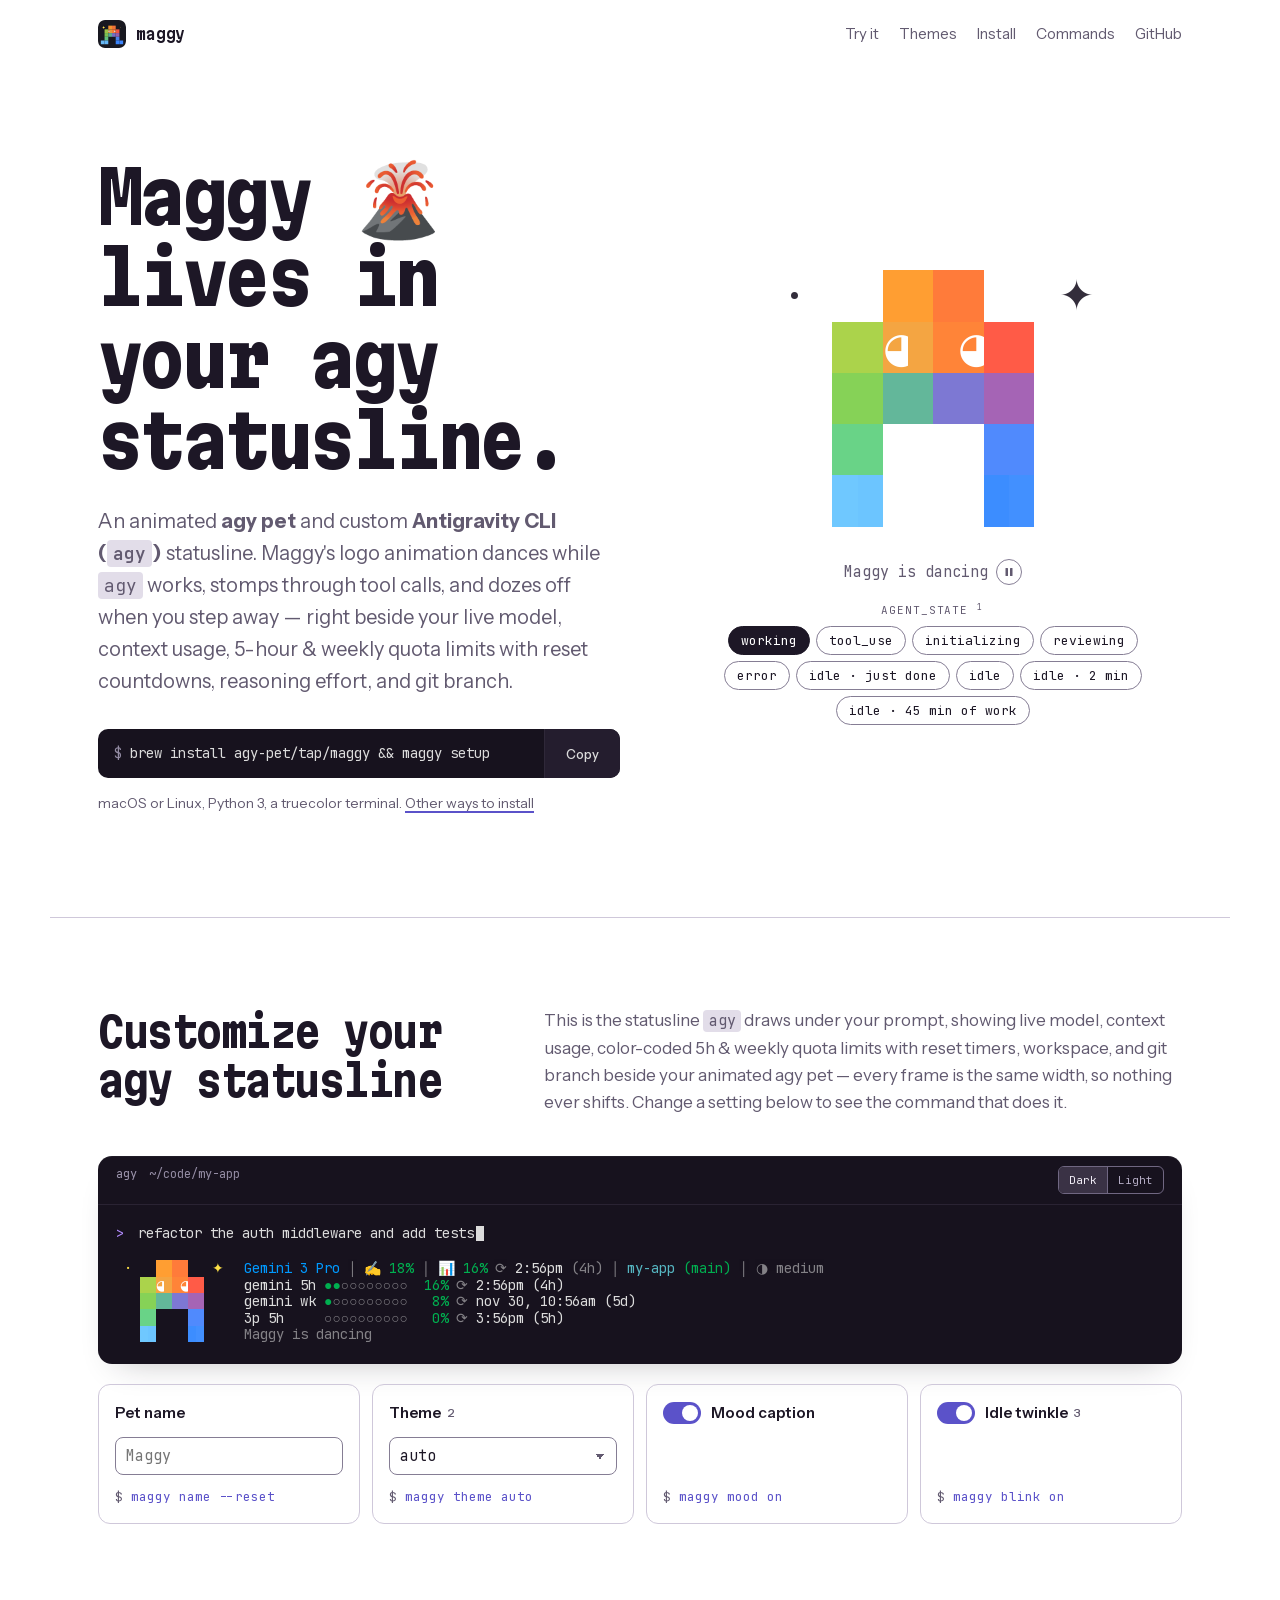
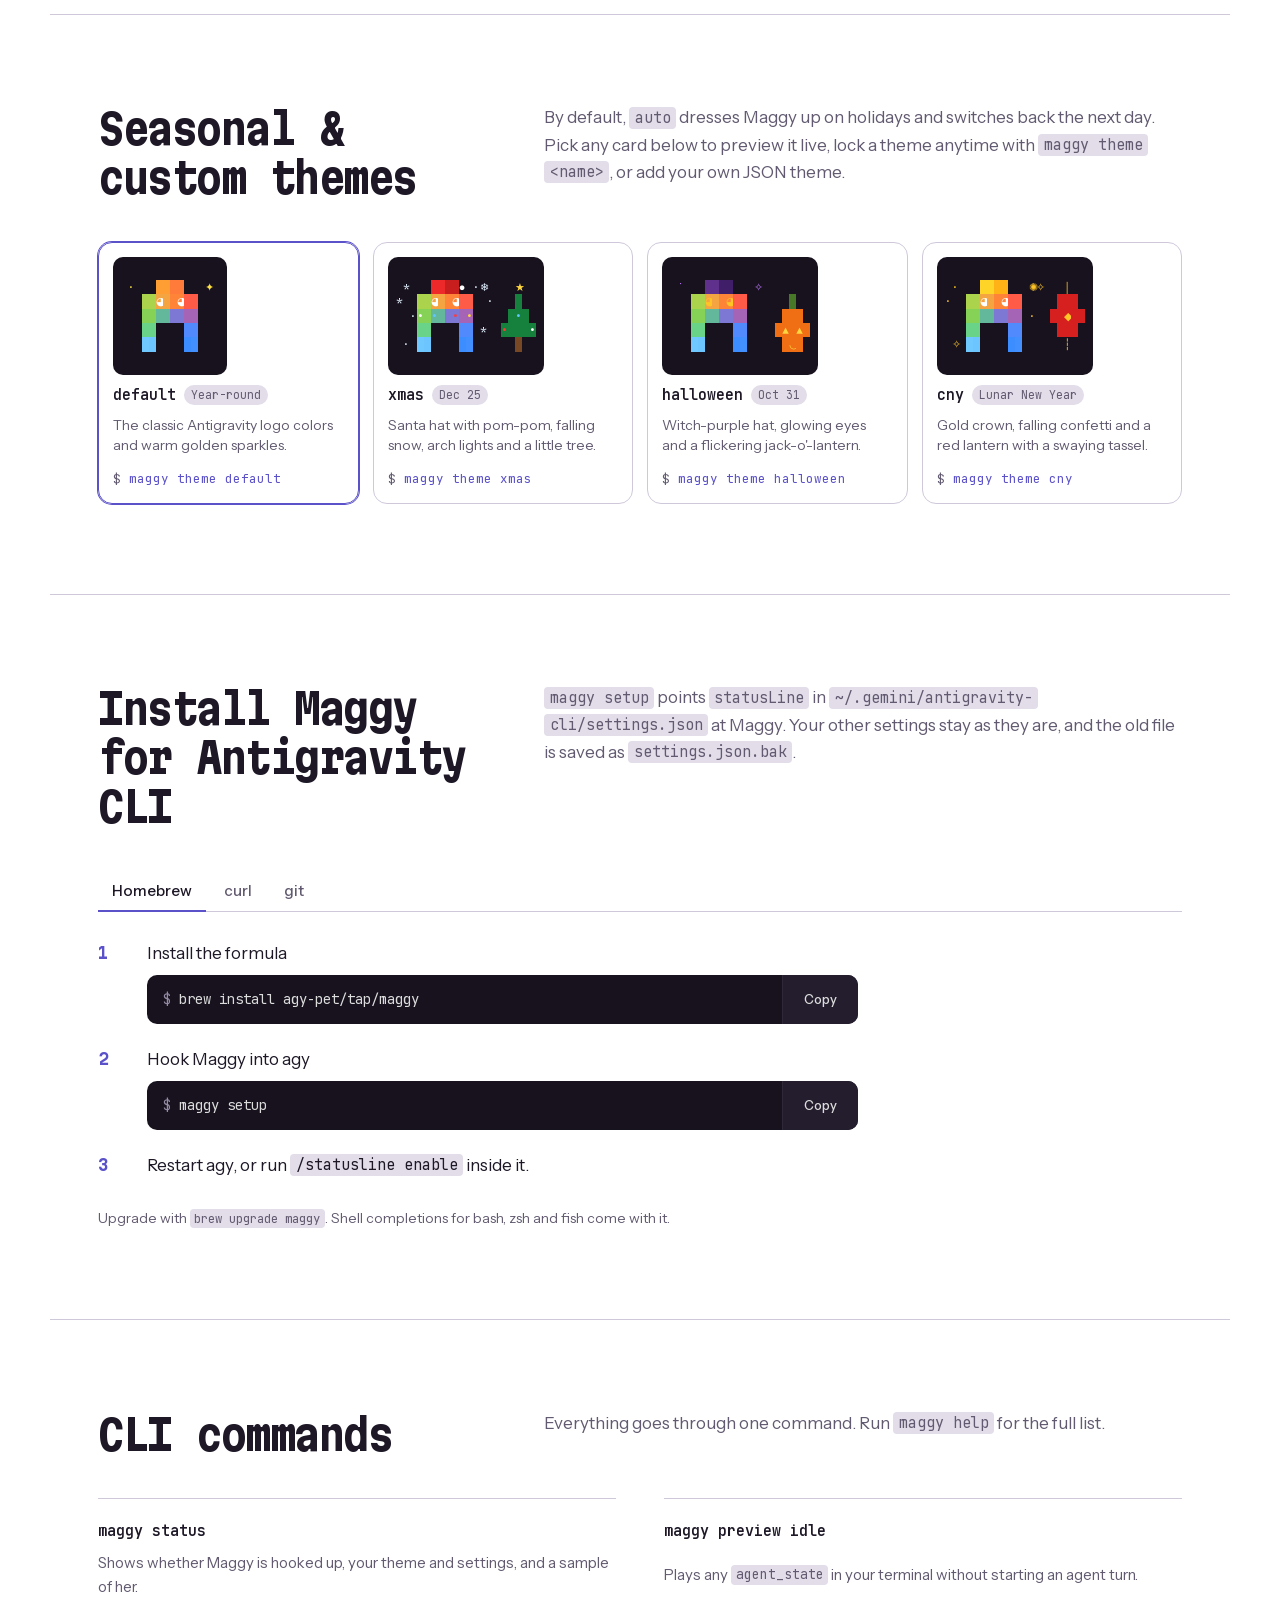
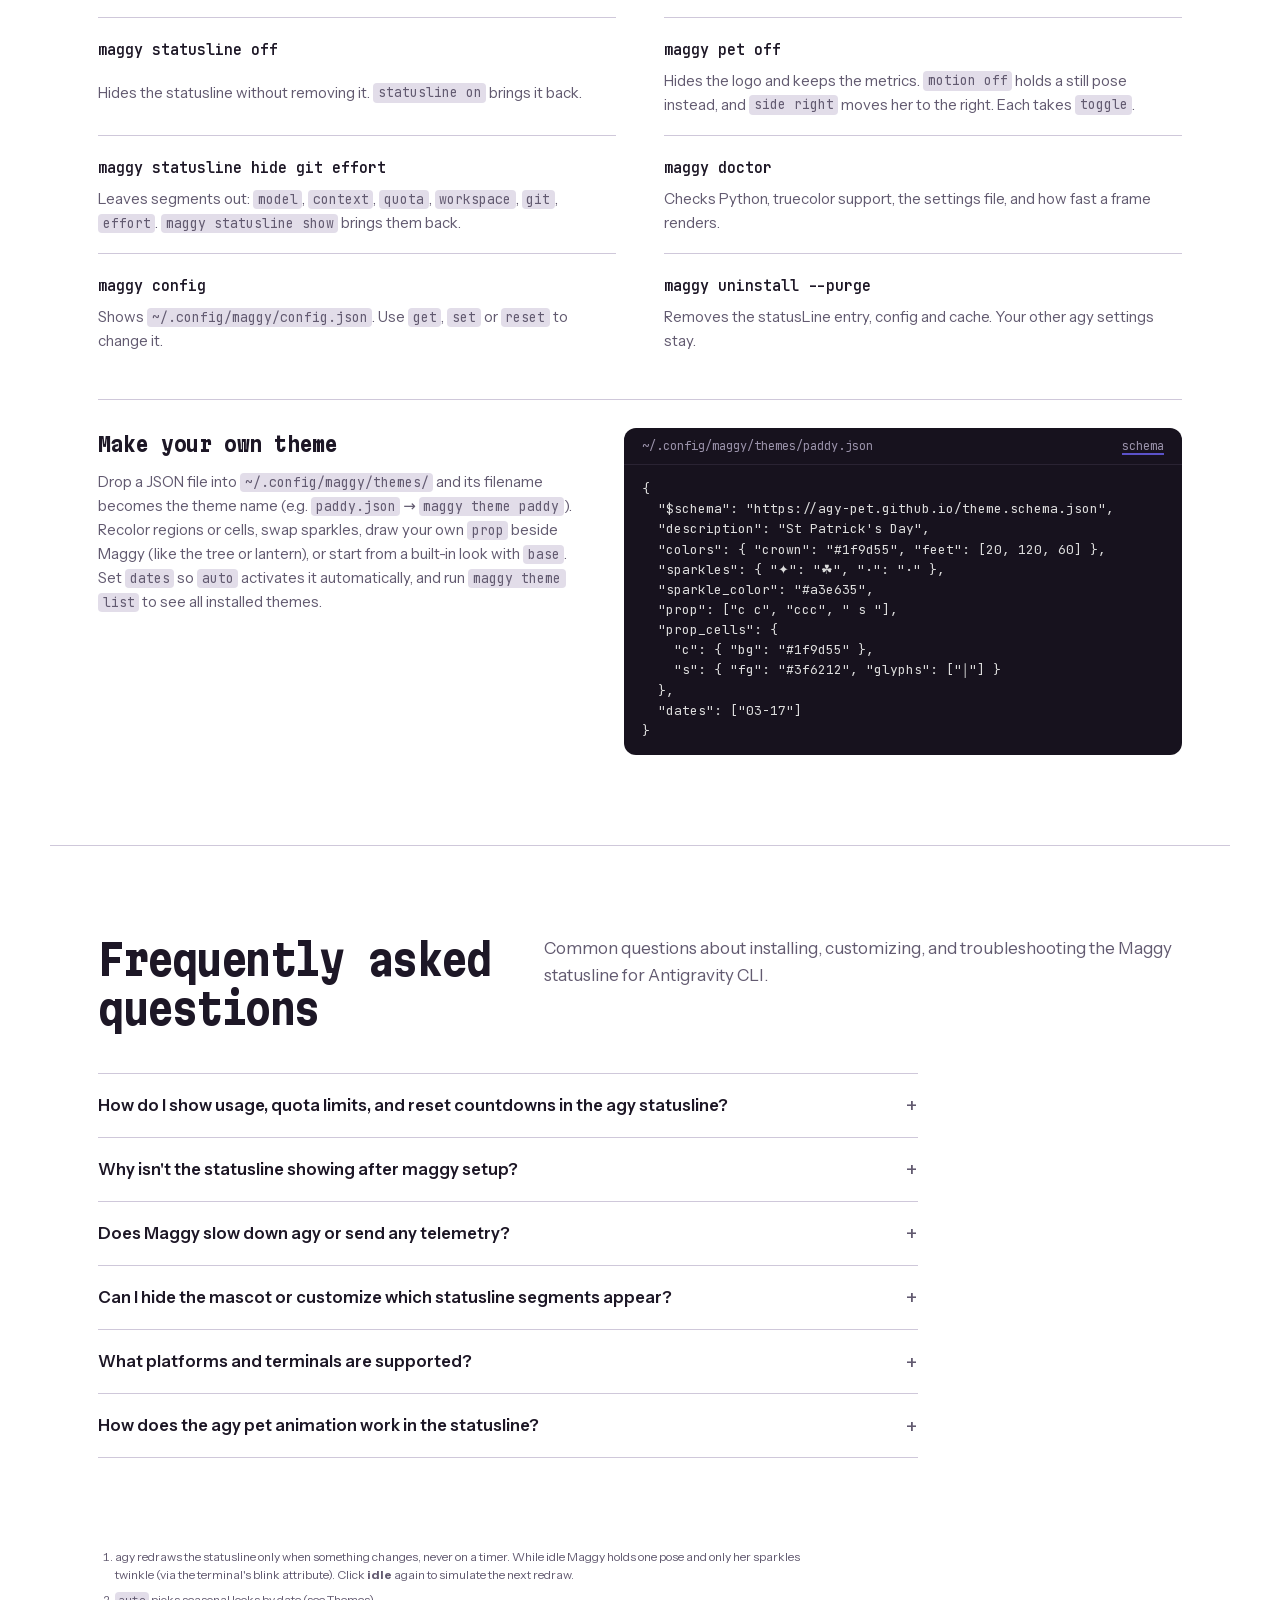
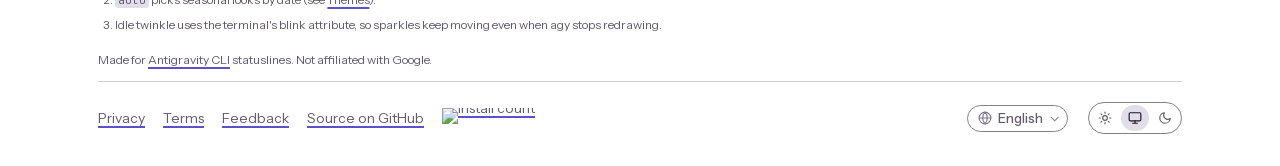
==== index.html @ 8cfe90ca "deploy: agy-pet/maggy@bf13119" ====
<!doctype html>
<html lang="en">
<head>
  <meta charset="utf-8">
  <meta name="viewport" content="width=device-width, initial-scale=1">
  <title>Maggy — agy Pet, Animation &amp; Statusline (Usage, Limits &amp; Reset)</title>
  <meta name="description" content="Animated agy pet &amp; custom Antigravity CLI statusline showing context usage, 5h &amp; weekly quota limits, reset countdowns, live model, effort, and git branch.">
  <meta name="robots" content="index, follow">
  <meta name="color-scheme" content="light dark">
  <meta name="theme-color" content="#ffffff" media="(prefers-color-scheme: light)">
  <meta name="theme-color" content="#141019" media="(prefers-color-scheme: dark)">
  <link rel="canonical" href="https://agy-pet.github.io/">
  <link rel="alternate" hreflang="x-default" href="https://agy-pet.github.io/">
  <link rel="alternate" hreflang="en" href="https://agy-pet.github.io/">
  <link rel="alternate" hreflang="zh-CN" href="https://agy-pet.github.io/zh-cn/">
  <link rel="alternate" hreflang="zh-TW" href="https://agy-pet.github.io/zh-tw/">
  <link rel="alternate" hreflang="ja" href="https://agy-pet.github.io/ja/">
  <link rel="alternate" hreflang="ko" href="https://agy-pet.github.io/ko/">
  <link rel="alternate" hreflang="es" href="https://agy-pet.github.io/es/">
  <link rel="alternate" hreflang="fr" href="https://agy-pet.github.io/fr/">
  <link rel="alternate" hreflang="de" href="https://agy-pet.github.io/de/">
  <link rel="alternate" hreflang="pt" href="https://agy-pet.github.io/pt/">
  <link rel="alternate" type="text/markdown" title="Maggy docs (Markdown)" href="https://agy-pet.github.io/index.md">
  <link rel="alternate" type="text/plain" title="llms.txt" href="https://agy-pet.github.io/llms.txt">
  <meta property="og:type" content="website">
  <meta property="og:site_name" content="Maggy">
  <meta property="og:locale" content="en_US">
  <meta property="og:locale:alternate" content="zh_CN">
  <meta property="og:locale:alternate" content="zh_TW">
  <meta property="og:locale:alternate" content="ja_JP">
  <meta property="og:locale:alternate" content="ko_KR">
  <meta property="og:locale:alternate" content="es_ES">
  <meta property="og:locale:alternate" content="fr_FR">
  <meta property="og:locale:alternate" content="de_DE">
  <meta property="og:locale:alternate" content="pt_BR">
  <meta property="og:url" content="https://agy-pet.github.io/">
  <meta property="og:title" content="Maggy — agy Pet, Animation &amp; Statusline (Usage, Limits &amp; Reset)">
  <meta property="og:description" content="Animated agy pet &amp; custom Antigravity CLI statusline — dancing logo animation beside context usage, 5h &amp; weekly quota limits, reset countdowns, and git branch.">
  <meta property="og:image" content="https://agy-pet.github.io/social-preview.png">
  <meta property="og:image:type" content="image/png">
  <meta property="og:image:width" content="1280">
  <meta property="og:image:height" content="640">
  <meta property="og:image:alt" content="Maggy, an animated agy pet and Antigravity CLI statusline showing usage, quota limits, and reset countdowns">
  <meta name="twitter:card" content="summary_large_image">
  <meta name="twitter:title" content="Maggy — agy Pet, Animation &amp; Statusline (Usage, Limits &amp; Reset)">
  <meta name="twitter:description" content="Animated agy pet &amp; custom Antigravity CLI statusline showing context usage, 5h &amp; weekly quota limits, reset countdowns, live model, effort, and git branch.">
  <meta name="twitter:image" content="https://agy-pet.github.io/social-preview.png">
  <meta name="twitter:image:alt" content="Maggy, an animated agy pet and Antigravity CLI statusline showing usage, quota limits, and reset countdowns">
  <link rel="icon" href="favicon.ico" sizes="48x48">
  <link rel="icon" type="image/svg+xml" href="favicon.svg">
  <link rel="apple-touch-icon" sizes="512x512" href="apple-touch-icon.png">
  <script type="application/ld+json">
  {
    "@context": "https://schema.org",
    "@graph": [
      {
        "@type": "WebSite",
        "name": "Maggy",
        "url": "https://agy-pet.github.io/",
        "inLanguage": "en"
      },
      {
        "@type": "SoftwareApplication",
        "name": "Maggy",
        "alternateName": [
          "maggy",
          "agy-pet",
          "agy statusline"
        ],
        "description": "Animated agy pet and custom statusline for Antigravity CLI (agy), pairing a dancing Antigravity logo animation with live model, context window usage %, 5-hour and weekly quota limits, reset countdowns, workspace, git branch, and reasoning effort.",
        "url": "https://agy-pet.github.io/",
        "inLanguage": "en",
        "image": "https://agy-pet.github.io/social-preview.png",
        "screenshot": "https://agy-pet.github.io/social-preview.png",
        "applicationCategory": "DeveloperApplication",
        "operatingSystem": "macOS, Linux",
        "softwareVersion": "0.8.5",
        "author": {
          "@type": "Organization",
          "name": "agy-pet",
          "url": "https://github.com/agy-pet"
        },
        "codeRepository": "https://github.com/agy-pet/maggy",
        "downloadUrl": "https://github.com/agy-pet/maggy/releases",
        "installUrl": "https://agy-pet.github.io/#install",
        "softwareHelp": "https://agy-pet.github.io/llms-full.txt",
        "softwareRequirements": "Antigravity CLI (agy), Python 3, truecolor terminal",
        "isAccessibleForFree": true,
        "license": "https://opensource.org/licenses/MIT",
        "keywords": "Antigravity CLI, agy, agy statusline, agy pet, agy animation, terminal pet, CLI mascot, quota usage, rate limit, quota limit, reset countdown, reset timer, context window, Homebrew",
        "featureList": [
          "Live agy statusline showing context window usage %, 5-hour and weekly quota limits, and reset countdowns",
          "State-aware agy pet animations for working, tool_use, initializing, reviewing, idle, sleep, stretch, and error",
          "Color-coded quota usage bars with cached reset timers across statusline refreshes",
          "Seasonal auto themes (Christmas, Halloween, Lunar New Year) and custom JSON themes",
          "Zero telemetry, Python 3 standard library only, macOS and Linux support"
        ],
        "offers": {
          "@type": "Offer",
          "price": "0",
          "priceCurrency": "USD"
        }
      },
      {
        "@type": "FAQPage",
        "inLanguage": "en",
        "mainEntity": [
          {
            "@type": "Question",
            "name": "How do I show usage, quota limits, and reset countdowns in the agy statusline?",
            "acceptedAnswer": {
              "@type": "Answer",
              "text": "Install Maggy with brew install agy-pet/tap/maggy && maggy setup and restart agy or run /statusline enable. Maggy hooks into statusLine in ~/.gemini/antigravity-cli/settings.json and displays your live model, context window usage %, color-coded 5-hour and weekly quota limit bars with reset times and countdowns (cached across refreshes), workspace, git branch, and reasoning effort."
            }
          },
          {
            "@type": "Question",
            "name": "Why isn't the statusline showing after maggy setup?",
            "acceptedAnswer": {
              "@type": "Answer",
              "text": "Restart agy or run /statusline enable inside an active session. If it still doesn't appear, run maggy doctor to verify Python 3, truecolor terminal support, and the statusLine entry in ~/.gemini/antigravity-cli/settings.json."
            }
          },
          {
            "@type": "Question",
            "name": "Does Maggy slow down agy or send any telemetry?",
            "acceptedAnswer": {
              "@type": "Answer",
              "text": "No. The maggy CLI runs 100% locally using only the Python 3 standard library and sends zero telemetry. agy only invokes it when state changes (never on a background timer), and you can check render speed anytime with maggy doctor."
            }
          },
          {
            "@type": "Question",
            "name": "Can I hide the mascot or customize which statusline segments appear?",
            "acceptedAnswer": {
              "@type": "Answer",
              "text": "Yes. Run maggy pet off to keep only the metrics, maggy motion off for a still pose, or maggy side right to move Maggy to the right. Hide individual segments with maggy statusline hide (model, context, quota, workspace, git, effort) and restore them with maggy statusline show."
            }
          },
          {
            "@type": "Question",
            "name": "What platforms and terminals are supported?",
            "acceptedAnswer": {
              "@type": "Answer",
              "text": "Maggy works on macOS and Linux (including WSL) in any truecolor (24-bit) terminal such as Ghostty, Kitty, iTerm2, WezTerm, Alacritty, Warp, or VS Code's integrated terminal, and requires Python 3."
            }
          },
          {
            "@type": "Question",
            "name": "How does the agy pet animation work in the statusline?",
            "acceptedAnswer": {
              "@type": "Answer",
              "text": "Maggy renders the Antigravity logo with expressive eyes directly in your terminal and steps through state-aware animations driven by agent_state — dancing while working, stomping during tool_use, leaning while reviewing, twinkling while idle, and dozing after 2 minutes. Preview any animation anytime with maggy preview working, or freeze it with maggy motion off."
            }
          }
        ]
      }
    ]
  }
  </script>
  <link rel="preload" href="fonts/instrument-sans-latin.woff2" as="font" type="font/woff2" crossorigin>
  <link rel="preload" href="fonts/martian-mono-latin.woff2" as="font" type="font/woff2" crossorigin>
  <link rel="stylesheet" href="fonts/fonts.css">
  <link rel="stylesheet" href="style.css">
  <script>!function(){try{var v=localStorage.getItem('maggy.appearance');if(v==='light'||v==='dark')document.documentElement.dataset.theme=v}catch(e){}}();</script>
  <script>
    window.dataLayer = window.dataLayer || [];
    function gtag(){dataLayer.push(arguments);}
    (function(){
      var EEA_UK_CH = [
        'AT','BE','BG','CH','CY','CZ','DE','DK','EE','ES','FI','FR',
        'GB','GR','HR','HU','IE','IS','IT','LI','LT','LU','LV','MT',
        'NL','NO','PL','PT','RO','SE','SI','SK'
      ];
      var gpc = Boolean(navigator.globalPrivacyControl);
      gtag('consent', 'default', {
        analytics_storage: 'denied',
        ad_storage: 'denied',
        ad_user_data: 'denied',
        ad_personalization: 'denied',
        region: EEA_UK_CH,
        wait_for_update: 500
      });
      gtag('consent', 'default', {
        analytics_storage: gpc ? 'denied' : 'granted',
        ad_storage: 'denied',
        ad_user_data: 'denied',
        ad_personalization: 'denied'
      });
      try {
        var saved = localStorage.getItem('maggy.consent');
        if (saved === 'granted' || saved === 'denied') {
          gtag('consent', 'update', { analytics_storage: saved });
        }
      } catch (e) {}
    })();
    gtag('js', new Date());
  </script>
  <script async src="https://www.googletagmanager.com/gtm.js?id=GTM-N3ZC3P7X"></script>
</head>
<body data-locale="" data-copy-idle="Copy" data-copy-copied="Copied" data-copy-fallback="Select and copy">
  <a class="skip" href="#main" data-i18n="a11y.skip">Skip to content</a>

  <header class="top">
    <a class="wordmark" href="./" aria-label="Maggy home" data-i18n-attr="aria-label:a11y.home"><img class="wordmark-logo" src="favicon.svg" alt="" width="28" height="28"><span>maggy</span></a>
    <div class="top-right">
      <nav aria-label="Primary" data-i18n-attr="aria-label:a11y.nav">
        <a href="#try" data-i18n="nav.try">Try it</a>
        <a href="#themes" data-i18n="nav.themes">Themes</a>
        <a href="#install" data-i18n="nav.install">Install</a>
        <a href="#commands" data-i18n="nav.commands">Commands</a>
        <a href="https://github.com/agy-pet/maggy" data-i18n="nav.github">GitHub</a>
      </nav>
    </div>
  </header>

  <main id="main" tabindex="-1">
    <section class="hero" aria-labelledby="hero-title">
      <div class="hero-copy">
        <h1 id="hero-title" data-i18n-html="hero.title">Maggy&nbsp;<span aria-hidden="true">🌋</span> lives in your agy statusline.</h1>
        <p class="lede" data-i18n-html="hero.lede">An animated <strong>agy pet</strong> and custom <strong>Antigravity CLI (<code>agy</code>)</strong> statusline. Maggy's logo animation dances while <code>agy</code> works, stomps through tool calls, and dozes off when you step away — right beside your live model, context usage, 5-hour &amp; weekly quota limits with reset countdowns, reasoning effort, and git branch.</p>
        <div class="cmd-box">
          <code id="hero-cmd">brew install agy-pet/tap/maggy &amp;&amp; maggy setup</code>
          <button type="button" class="copy" data-copy="hero-cmd" aria-describedby="hero-cmd" data-i18n="copy.idle">Copy</button>
        </div>
        <p class="hint" data-i18n-html="hero.hint">macOS or Linux, Python 3, a truecolor terminal. <a href="#install">Other ways to install</a></p>
      </div>

      <div class="stage">
        <figure class="sprite-figure">
          <div id="maggy" class="sprite" role="img" aria-label="Maggy, the Antigravity logo with eyes, dancing" data-i18n-attr="aria-label:hero.spriteAria"></div>
          <figcaption class="mood-bar">
            <span id="mood" aria-live="polite">Maggy is dancing</span>
            <button type="button" id="motion-toggle" class="motion-toggle" aria-pressed="false" aria-label="Pause animation" title="Pause animation" data-label-pause="Pause animation" data-label-play="Play animation" data-i18n-attr="aria-label:a11y.pause,title:a11y.pause,data-label-pause:a11y.pause,data-label-play:a11y.play">
              <svg class="icon-pause" width="12" height="12" viewBox="0 0 24 24" fill="currentColor" aria-hidden="true"><rect x="5" y="4" width="5" height="16" rx="1"/><rect x="14" y="4" width="5" height="16" rx="1"/></svg>
              <svg class="icon-play" width="12" height="12" viewBox="0 0 24 24" fill="currentColor" aria-hidden="true"><path d="M6 4.5v15l13-7.5z"/></svg>
            </button>
          </figcaption>
        </figure>
        <div class="states" role="group" aria-label="agent_state">
          <span class="states-label">agent_state<sup class="fn-ref"><a href="#fn-1" id="fnref-1"><span class="sr-only" data-i18n="a11y.footnote">Footnote</span> 1</a></sup></span>
          <button type="button" data-mood="working" aria-pressed="true">working</button>
          <button type="button" data-mood="tool_use" aria-pressed="false">tool_use</button>
          <button type="button" data-mood="initializing" aria-pressed="false">initializing</button>
          <button type="button" data-mood="reviewing" aria-pressed="false">reviewing</button>
          <button type="button" data-mood="error" aria-pressed="false">error</button>
          <button type="button" data-mood="done" aria-pressed="false" data-i18n="states.done">idle · just done</button>
          <button type="button" data-mood="idle" aria-pressed="false">idle</button>
          <button type="button" data-mood="sleep" aria-pressed="false" data-i18n="states.sleep">idle · 2 min</button>
          <button type="button" data-mood="stretch" aria-pressed="false" data-i18n="states.stretch">idle · 45 min of work</button>
        </div>
      </div>
    </section>

    <section id="try" class="try" aria-labelledby="try-title">
      <div class="section-head">
        <h2 id="try-title" data-i18n="try.title">Customize your agy statusline</h2>
        <p data-i18n-html="try.desc">This is the statusline <code>agy</code> draws under your prompt, showing live model, context usage, color-coded 5h &amp; weekly quota limits with reset timers, workspace, and git branch beside your animated agy pet — every frame is the same width, so nothing ever shifts. Change a setting below to see the command that does it.</p>
      </div>

      <div class="terminal" role="region" aria-label="Preview of the agy statusline with Maggy" data-i18n-attr="aria-label:try.terminalAria">
        <div class="term-bar"><span>agy</span><span class="dim-text">~/code/my-app</span>
          <span class="term-bg" role="group" aria-label="Terminal background" data-i18n-attr="aria-label:try.termBgAria">
            <button type="button" data-term-bg="dark" aria-pressed="true" data-i18n="try.termDark">Dark</button>
            <button type="button" data-term-bg="light" aria-pressed="false" data-i18n="try.termLight">Light</button>
          </span>
        </div>
        <div class="term-prompt"><span class="caret" aria-hidden="true">&gt;</span> refactor the auth middleware and add tests<span class="cursor" aria-hidden="true"></span></div>
        <div id="term-body" class="term-body" aria-hidden="true"></div>
        <p id="term-sr" class="sr-only"></p>
      </div>

      <div class="controls">
        <div class="control">
          <label for="pet-name" data-i18n="try.petName">Pet name</label>
          <input id="pet-name" type="text" maxlength="16" placeholder="Maggy" autocomplete="off" spellcheck="false" aria-describedby="cmd-name">
          <code id="cmd-name">maggy name --reset</code>
        </div>
        <div class="control">
          <div class="control-label">
            <label for="opt-theme" data-i18n="try.theme">Theme</label><sup class="fn-ref"><a href="#fn-2" id="fnref-2"><span class="sr-only" data-i18n="a11y.footnote">Footnote</span> 2</a></sup>
          </div>
          <select id="opt-theme" name="theme" aria-describedby="cmd-theme">
            <option value="auto" selected>auto</option>
            <option value="default">default</option>
            <option value="xmas">xmas</option>
            <option value="halloween">halloween</option>
            <option value="cny">cny</option>
          </select>
          <code id="cmd-theme">maggy theme auto</code>
        </div>
        <div class="control">
          <label class="switch"><input id="opt-mood" type="checkbox" checked aria-describedby="cmd-mood"><span data-i18n="try.moodCaption">Mood caption</span></label>
          <code id="cmd-mood">maggy mood on</code>
        </div>
        <div class="control">
          <div class="control-label">
            <label class="switch"><input id="opt-blink" type="checkbox" checked aria-describedby="cmd-blink"><span data-i18n="try.idleTwinkle">Idle twinkle</span></label><sup class="fn-ref"><a href="#fn-3" id="fnref-3"><span class="sr-only" data-i18n="a11y.footnote">Footnote</span> 3</a></sup>
          </div>
          <code id="cmd-blink">maggy blink on</code>
        </div>
      </div>
    </section>

    <section id="themes" class="themes" aria-labelledby="themes-title">
      <div class="section-head">
        <h2 id="themes-title" data-i18n="themes.title">Seasonal &amp; custom themes</h2>
        <p data-i18n-html="themes.desc">By default, <code>auto</code> dresses Maggy up on holidays and switches back the next day. Pick any card below to preview it live, lock a theme anytime with <code>maggy theme &lt;name&gt;</code>, or add your own JSON theme.</p>
      </div>

      <div class="theme-grid" role="group" aria-label="Built-in themes" data-i18n-attr="aria-label:themes.gridAria">
        <button type="button" class="theme-card" data-theme-card="default" aria-pressed="false">
          <div class="theme-preview"><div class="theme-sprite" data-theme-sprite="default" aria-hidden="true"></div></div>
          <div class="theme-meta">
            <span class="theme-name">default</span>
            <span class="theme-date" data-i18n="themes.default.date">Year-round</span>
          </div>
          <p class="theme-desc" data-i18n="themes.default.desc">The classic Antigravity logo colors and warm golden sparkles.</p>
          <code class="theme-cmd">maggy theme default</code>
        </button>

        <button type="button" class="theme-card" data-theme-card="xmas" aria-pressed="false">
          <div class="theme-preview"><div class="theme-sprite" data-theme-sprite="xmas" aria-hidden="true"></div></div>
          <div class="theme-meta">
            <span class="theme-name">xmas</span>
            <span class="theme-date" data-i18n="themes.xmas.date">Dec 25</span>
          </div>
          <p class="theme-desc" data-i18n="themes.xmas.desc">Santa hat with pom-pom, falling snow, arch lights and a little tree.</p>
          <code class="theme-cmd">maggy theme xmas</code>
        </button>

        <button type="button" class="theme-card" data-theme-card="halloween" aria-pressed="false">
          <div class="theme-preview"><div class="theme-sprite" data-theme-sprite="halloween" aria-hidden="true"></div></div>
          <div class="theme-meta">
            <span class="theme-name">halloween</span>
            <span class="theme-date" data-i18n="themes.halloween.date">Oct 31</span>
          </div>
          <p class="theme-desc" data-i18n="themes.halloween.desc">Witch-purple hat, glowing eyes and a flickering jack-o'-lantern.</p>
          <code class="theme-cmd">maggy theme halloween</code>
        </button>

        <button type="button" class="theme-card" data-theme-card="cny" aria-pressed="false">
          <div class="theme-preview"><div class="theme-sprite" data-theme-sprite="cny" aria-hidden="true"></div></div>
          <div class="theme-meta">
            <span class="theme-name">cny</span>
            <span class="theme-date" data-i18n="themes.cny.date">Lunar New Year</span>
          </div>
          <p class="theme-desc" data-i18n="themes.cny.desc">Gold crown, falling confetti and a red lantern with a swaying tassel.</p>
          <code class="theme-cmd">maggy theme cny</code>
        </button>
      </div>

    </section>

    <section id="install" class="install" aria-labelledby="install-title">
      <div class="section-head">
        <h2 id="install-title" data-i18n="install.title">Install Maggy for Antigravity CLI</h2>
        <p data-i18n-html="install.desc"><code>maggy setup</code> points <code>statusLine</code> in <code>~/.gemini/antigravity-cli/settings.json</code> at Maggy. Your other settings stay as they are, and the old file is saved as <code>settings.json.bak</code>.</p>
      </div>

      <div class="tabs" role="tablist" aria-label="Install method" data-i18n-attr="aria-label:install.tabsAria">
        <button type="button" role="tab" id="tab-brew" aria-controls="pane-brew" aria-selected="true">Homebrew</button>
        <button type="button" role="tab" id="tab-curl" aria-controls="pane-curl" aria-selected="false" tabindex="-1">curl</button>
        <button type="button" role="tab" id="tab-git" aria-controls="pane-git" aria-selected="false" tabindex="-1">git</button>
      </div>

      <div id="pane-brew" class="pane" role="tabpanel" aria-labelledby="tab-brew">
        <ol class="steps">
          <li><span data-i18n="install.brew.step1">Install the formula</span><div class="cmd-box"><code id="c1">brew install agy-pet/tap/maggy</code><button type="button" class="copy" data-copy="c1" aria-describedby="c1" data-i18n="copy.idle">Copy</button></div></li>
          <li><span data-i18n="install.brew.step2">Hook Maggy into agy</span><div class="cmd-box"><code id="c2">maggy setup</code><button type="button" class="copy" data-copy="c2" aria-describedby="c2" data-i18n="copy.idle">Copy</button></div></li>
          <li><span data-i18n-html="install.restart">Restart agy, or run <code>/statusline enable</code> inside it.</span></li>
        </ol>
        <p class="note" data-i18n-html="install.brew.note">Upgrade with <code>brew upgrade maggy</code>. Shell completions for bash, zsh and fish come with it.</p>
      </div>

      <div id="pane-curl" class="pane" role="tabpanel" aria-labelledby="tab-curl" hidden>
        <ol class="steps">
          <li><span data-i18n-html="install.curl.step1">Run the installer. It clones to <code>~/.maggy</code>, links <code>maggy</code> into <code>~/.local/bin</code> and runs <code>maggy setup</code>.</span><div class="cmd-box"><code id="c3">curl -fsSL https://agy-pet.github.io/install.sh | bash</code><button type="button" class="copy" data-copy="c3" aria-describedby="c3" data-i18n="copy.idle">Copy</button></div></li>
          <li><span data-i18n-html="install.restart">Restart agy, or run <code>/statusline enable</code> inside it.</span></li>
        </ol>
        <p class="note" data-i18n-html="install.curl.note">Pass setup options with <code>| bash -s -- --theme xmas --no-mood</code>. Update later with <code>maggy update</code>.</p>
      </div>

      <div id="pane-git" class="pane" role="tabpanel" aria-labelledby="tab-git" hidden>
        <ol class="steps">
          <li><span data-i18n="install.git.step1">Clone the repo</span><div class="cmd-box"><code id="c4">git clone https://github.com/agy-pet/maggy.git ~/.maggy</code><button type="button" class="copy" data-copy="c4" aria-describedby="c4" data-i18n="copy.idle">Copy</button></div></li>
          <li><span data-i18n="install.git.step2">Hook Maggy into agy</span><div class="cmd-box"><code id="c5">~/.maggy/bin/maggy setup</code><button type="button" class="copy" data-copy="c5" aria-describedby="c5" data-i18n="copy.idle">Copy</button></div></li>
          <li><span data-i18n-html="install.restart">Restart agy, or run <code>/statusline enable</code> inside it.</span></li>
        </ol>
      </div>
    </section>

    <section id="commands" class="commands" aria-labelledby="commands-title">
      <div class="section-head">
        <h2 id="commands-title" data-i18n="commands.title">CLI commands</h2>
        <p data-i18n-html="commands.desc">Everything goes through one command. Run <code>maggy help</code> for the full list.</p>
      </div>
      <dl class="cmd-list">
        <div><dt><code>maggy status</code></dt><dd data-i18n="commands.status">Shows whether Maggy is hooked up, your theme and settings, and a sample of her.</dd></div>
        <div><dt><code>maggy preview idle</code></dt><dd data-i18n-html="commands.preview">Plays any <code>agent_state</code> in your terminal without starting an agent turn.</dd></div>
        <div><dt><code>maggy statusline off</code></dt><dd data-i18n-html="commands.disable">Hides the statusline without removing it. <code>statusline on</code> brings it back.</dd></div>
        <div><dt><code>maggy pet off</code></dt><dd data-i18n-html="commands.pet">Hides the logo and keeps the metrics. <code>motion off</code> holds a still pose instead, and <code>side right</code> moves her to the right. Each takes <code>toggle</code>.</dd></div>
        <div><dt><code>maggy statusline hide git effort</code></dt><dd data-i18n-html="commands.hide">Leaves segments out: <code>model</code>, <code>context</code>, <code>quota</code>, <code>workspace</code>, <code>git</code>, <code>effort</code>. <code>maggy statusline show</code> brings them back.</dd></div>
        <div><dt><code>maggy doctor</code></dt><dd data-i18n="commands.doctor">Checks Python, truecolor support, the settings file, and how fast a frame renders.</dd></div>
        <div><dt><code>maggy config</code></dt><dd data-i18n-html="commands.config">Shows <code>~/.config/maggy/config.json</code>. Use <code>get</code>, <code>set</code> or <code>reset</code> to change it.</dd></div>
        <div><dt><code>maggy uninstall --purge</code></dt><dd data-i18n="commands.uninstall">Removes the statusLine entry, config and cache. Your other agy settings stay.</dd></div>
      </dl>

      <div class="theme-custom">
        <div class="theme-custom-copy">
          <h3 data-i18n="themes.custom.title">Make your own theme</h3>
          <p data-i18n-html="themes.custom.desc">Drop a JSON file into <code>~/.config/maggy/themes/</code> and its filename becomes the theme name (e.g. <code>paddy.json</code> &rarr; <code>maggy theme paddy</code>). Recolor regions or cells, swap sparkles, draw your own <code>prop</code> beside Maggy (like the tree or lantern), or start from a built-in look with <code>base</code>. Set <code>dates</code> so <code>auto</code> activates it automatically, and run <code>maggy theme list</code> to see all installed themes.</p>
        </div>
        <div class="theme-json-wrap">
          <div class="term-bar"><span>~/.config/maggy/themes/paddy.json</span><a class="schema-link" href="https://agy-pet.github.io/theme.schema.json" title="JSON Schema for theme files">schema</a></div>
          <pre class="theme-json" tabindex="0"><code>{
  "$schema": "https://agy-pet.github.io/theme.schema.json",
  "description": "St Patrick's Day",
  "colors": { "crown": "#1f9d55", "feet": [20, 120, 60] },
  "sparkles": { "✦": "☘", "·": "·" },
  "sparkle_color": "#a3e635",
  "prop": ["c c", "ccc", " s "],
  "prop_cells": {
    "c": { "bg": "#1f9d55" },
    "s": { "fg": "#3f6212", "glyphs": ["│"] }
  },
  "dates": ["03-17"]
}</code></pre>
        </div>
      </div>
    </section>

    <section id="faq" class="faq" aria-labelledby="faq-title">
      <div class="section-head">
        <h2 id="faq-title" data-i18n="faq.title">Frequently asked questions</h2>
        <p data-i18n="faq.desc">Common questions about installing, customizing, and troubleshooting the Maggy statusline for Antigravity CLI.</p>
      </div>
      <div class="faq-list">
        <details>
          <summary data-i18n="faq.q1">How do I show usage, quota limits, and reset countdowns in the agy statusline?</summary>
          <p data-i18n-html="faq.a1">Install Maggy with <code>brew install agy-pet/tap/maggy &amp;&amp; maggy setup</code> and restart <code>agy</code> or run <code>/statusline enable</code>. Maggy hooks into <code>statusLine</code> in <code>~/.gemini/antigravity-cli/settings.json</code> and displays your live model, context window usage %, color-coded 5-hour and weekly quota limit bars with reset times and countdowns (cached across refreshes), workspace, git branch, and reasoning effort.</p>
        </details>
        <details>
          <summary data-i18n="faq.q2">Why isn't the statusline showing after maggy setup?</summary>
          <p data-i18n-html="faq.a2">Restart <code>agy</code> or run <code>/statusline enable</code> inside an active session. If it still doesn't appear, run <code>maggy doctor</code> to verify Python 3, truecolor terminal support, and the <code>statusLine</code> entry in <code>~/.gemini/antigravity-cli/settings.json</code>.</p>
        </details>
        <details>
          <summary data-i18n="faq.q3">Does Maggy slow down agy or send any telemetry?</summary>
          <p data-i18n-html="faq.a3">No. The <code>maggy</code> CLI runs 100% locally using only the Python 3 standard library and sends zero telemetry. <code>agy</code> only invokes it when state changes (never on a background timer), and you can check render speed anytime with <code>maggy doctor</code>.</p>
        </details>
        <details>
          <summary data-i18n="faq.q4">Can I hide the mascot or customize which statusline segments appear?</summary>
          <p data-i18n-html="faq.a4">Yes. Run <code>maggy pet off</code> to keep only the metrics, <code>maggy motion off</code> for a still pose, or <code>maggy side right</code> to move Maggy to the right. Hide individual segments with <code>maggy statusline hide</code> (<code>model</code>, <code>context</code>, <code>quota</code>, <code>workspace</code>, <code>git</code>, <code>effort</code>) and restore them with <code>maggy statusline show</code>.</p>
        </details>
        <details>
          <summary data-i18n="faq.q5">What platforms and terminals are supported?</summary>
          <p data-i18n="faq.a5">Maggy works on macOS and Linux (including WSL) in any truecolor (24-bit) terminal such as Ghostty, Kitty, iTerm2, WezTerm, Alacritty, Warp, or VS Code's integrated terminal, and requires Python 3.</p>
        </details>
        <details>
          <summary data-i18n="faq.q6">How does the agy pet animation work in the statusline?</summary>
          <p data-i18n-html="faq.a6">Maggy renders the Antigravity logo with expressive eyes directly in your terminal and steps through state-aware animations driven by <code>agent_state</code> — dancing while <code>working</code>, stomping during <code>tool_use</code>, leaning while <code>reviewing</code>, twinkling while <code>idle</code>, and dozing after 2 minutes. Preview any animation anytime with <code>maggy preview working</code>, or freeze it with <code>maggy motion off</code>.</p>
        </details>
      </div>
    </section>
  </main>

  <footer class="foot">
    <ol class="footnotes" aria-label="Footnotes" data-i18n-attr="aria-label:a11y.footnotes">
      <li id="fn-1" data-i18n-html="fn.states">agy redraws the statusline only when something changes, never on a timer. While idle Maggy holds one pose and only her sparkles twinkle (via the terminal's blink attribute). Click <b>idle</b> again to simulate the next redraw.</li>
      <li id="fn-2" data-i18n-html="fn.autoTheme"><code>auto</code> picks seasonal looks by date (see <a href="#themes">Themes</a>).</li>
      <li id="fn-3" data-i18n-html="fn.idleTwinkle">Idle twinkle uses the terminal's blink attribute, so sparkles keep moving even when agy stops redrawing.</li>
    </ol>
    <p class="foot-note" data-i18n-html="footer.madeFor">Made for <a href="https://antigravity.google/docs/cli/statusline">Antigravity CLI</a> statuslines. Not affiliated with Google.</p>
    <div class="foot-end">
      <p class="foot-links">
        <a href="privacy.html" data-i18n="footer.privacy">Privacy</a>
        <a href="terms.html" data-i18n="footer.terms">Terms</a>
        <button type="button" class="foot-btn" data-consent-open data-i18n="footer.cookies" hidden>Cookie settings</button>
        <a href="https://github.com/agy-pet/maggy/issues/new" data-i18n="footer.feedback">Feedback</a>
        <a href="https://github.com/agy-pet/maggy" data-i18n="footer.source">Source on GitHub</a>
        <a class="installs" href="https://github.com/agy-pet/maggy/releases"><img src="https://img.shields.io/github/downloads/agy-pet/maggy/total?label=installs&amp;color=orange" alt="Install count" height="20" loading="lazy" decoding="async"></a>
      </p>
      <details class="lang-picker">
        <summary>
          <svg class="lang-icon" width="14" height="14" viewBox="0 0 24 24" fill="none" stroke="currentColor" stroke-width="2" stroke-linecap="round" stroke-linejoin="round" aria-hidden="true"><circle cx="12" cy="12" r="10"/><path d="M2 12h20"/><path d="M12 2a15.3 15.3 0 0 1 4 10 15.3 15.3 0 0 1-4 10 15.3 15.3 0 0 1-4-10 15.3 15.3 0 0 1 4-10z"/></svg>
          <span class="sr-only" data-i18n="a11y.lang">Language</span><span class="sr-only">: </span><span class="lang-current">English</span>
        </summary>
        <ul class="lang-menu">
          <li><a href="./" hreflang="en" lang="en" aria-current="page">English</a></li>
          <li><a href="zh-cn/" hreflang="zh-CN" lang="zh-CN">简体中文</a></li>
          <li><a href="zh-tw/" hreflang="zh-TW" lang="zh-TW">繁體中文</a></li>
          <li><a href="ja/" hreflang="ja" lang="ja">日本語</a></li>
          <li><a href="ko/" hreflang="ko" lang="ko">한국어</a></li>
          <li><a href="es/" hreflang="es" lang="es">Español</a></li>
          <li><a href="fr/" hreflang="fr" lang="fr">Français</a></li>
          <li><a href="de/" hreflang="de" lang="de">Deutsch</a></li>
          <li><a href="pt/" hreflang="pt" lang="pt">Português</a></li>
        </ul>
      </details>
      <div class="appearance" role="group" aria-label="Appearance" data-i18n-attr="aria-label:a11y.appearance">
        <button type="button" data-appearance="light" aria-pressed="false" aria-label="Light" title="Light" data-i18n-attr="aria-label:appearance.light,title:appearance.light"><svg width="14" height="14" viewBox="0 0 24 24" fill="none" stroke="currentColor" stroke-width="2" stroke-linecap="round" stroke-linejoin="round" aria-hidden="true"><circle cx="12" cy="12" r="4"/><path d="M12 2v2M12 20v2M4.93 4.93l1.41 1.41M17.66 17.66l1.41 1.41M2 12h2M20 12h2M4.93 19.07l1.41-1.41M17.66 6.34l1.41-1.41"/></svg></button>
        <button type="button" data-appearance="system" aria-pressed="true" aria-label="System" title="System" data-i18n-attr="aria-label:appearance.system,title:appearance.system"><svg width="14" height="14" viewBox="0 0 24 24" fill="none" stroke="currentColor" stroke-width="2" stroke-linecap="round" stroke-linejoin="round" aria-hidden="true"><rect x="2" y="3" width="20" height="14" rx="2"/><path d="M8 21h8M12 17v4"/></svg></button>
        <button type="button" data-appearance="dark" aria-pressed="false" aria-label="Dark" title="Dark" data-i18n-attr="aria-label:appearance.dark,title:appearance.dark"><svg width="14" height="14" viewBox="0 0 24 24" fill="none" stroke="currentColor" stroke-width="2" stroke-linecap="round" stroke-linejoin="round" aria-hidden="true"><path d="M21 12.79A9 9 0 1 1 11.21 3 7 7 0 0 0 21 12.79z"/></svg></button>
      </div>
    </div>
  </footer>

  <div id="consent-banner" class="consent" role="dialog" aria-modal="false" aria-label="Analytics consent" aria-describedby="consent-desc" data-i18n-attr="aria-label:consent.label" hidden>
    <p id="consent-desc" class="consent-text">
      <span data-i18n="consent.text">This site uses Google Analytics cookies to understand overall traffic. The CLI sends zero telemetry.</span>
      <a href="privacy.html" data-i18n="consent.privacy">Privacy Policy</a>
    </p>
    <div class="consent-actions">
      <button type="button" class="consent-btn" data-consent="denied" data-i18n="consent.decline">Decline</button>
      <button type="button" class="consent-btn consent-accept" data-consent="granted" data-i18n="consent.accept">Accept</button>
    </div>
  </div>

  <span id="a11y-status" class="sr-only" role="status" aria-live="polite"></span>

  <script src="appearance.js" defer></script>
  <script src="consent.js" defer></script>
  <script src="maggy.js" defer></script>
</body>
</html>
---- fonts/fonts.css ----
/* Self-hosted from Google Fonts (latin + latin-ext only), so visitors make no
   request to Google before consent. Fonts are under the SIL Open Font License;
   see OFL-*.txt beside this file. */
/* latin-ext */
@font-face {
  font-family: 'Instrument Sans';
  font-style: normal;
  font-weight: 400;
  font-stretch: 100%;
  font-display: swap;
  src: url(instrument-sans-latin-ext.woff2) format('woff2');
  unicode-range: U+0100-02BA, U+02BD-02C5, U+02C7-02CC, U+02CE-02D7, U+02DD-02FF, U+0304, U+0308, U+0329, U+1D00-1DBF, U+1E00-1E9F, U+1EF2-1EFF, U+2020, U+20A0-20AB, U+20AD-20C4, U+2113, U+2C60-2C7F, U+A720-A7FF;
}
/* latin */
@font-face {
  font-family: 'Instrument Sans';
  font-style: normal;
  font-weight: 400;
  font-stretch: 100%;
  font-display: swap;
  src: url(instrument-sans-latin.woff2) format('woff2');
  unicode-range: U+0000-00FF, U+0131, U+0152-0153, U+02BB-02BC, U+02C6, U+02DA, U+02DC, U+0304, U+0308, U+0329, U+2000-206F, U+20AC, U+2122, U+2191, U+2193, U+2212, U+2215, U+FEFF, U+FFFD;
}
/* latin-ext */
@font-face {
  font-family: 'Instrument Sans';
  font-style: normal;
  font-weight: 500;
  font-stretch: 100%;
  font-display: swap;
  src: url(instrument-sans-latin-ext.woff2) format('woff2');
  unicode-range: U+0100-02BA, U+02BD-02C5, U+02C7-02CC, U+02CE-02D7, U+02DD-02FF, U+0304, U+0308, U+0329, U+1D00-1DBF, U+1E00-1E9F, U+1EF2-1EFF, U+2020, U+20A0-20AB, U+20AD-20C4, U+2113, U+2C60-2C7F, U+A720-A7FF;
}
/* latin */
@font-face {
  font-family: 'Instrument Sans';
  font-style: normal;
  font-weight: 500;
  font-stretch: 100%;
  font-display: swap;
  src: url(instrument-sans-latin.woff2) format('woff2');
  unicode-range: U+0000-00FF, U+0131, U+0152-0153, U+02BB-02BC, U+02C6, U+02DA, U+02DC, U+0304, U+0308, U+0329, U+2000-206F, U+20AC, U+2122, U+2191, U+2193, U+2212, U+2215, U+FEFF, U+FFFD;
}
/* latin-ext */
@font-face {
  font-family: 'Instrument Sans';
  font-style: normal;
  font-weight: 600;
  font-stretch: 100%;
  font-display: swap;
  src: url(instrument-sans-latin-ext.woff2) format('woff2');
  unicode-range: U+0100-02BA, U+02BD-02C5, U+02C7-02CC, U+02CE-02D7, U+02DD-02FF, U+0304, U+0308, U+0329, U+1D00-1DBF, U+1E00-1E9F, U+1EF2-1EFF, U+2020, U+20A0-20AB, U+20AD-20C4, U+2113, U+2C60-2C7F, U+A720-A7FF;
}
/* latin */
@font-face {
  font-family: 'Instrument Sans';
  font-style: normal;
  font-weight: 600;
  font-stretch: 100%;
  font-display: swap;
  src: url(instrument-sans-latin.woff2) format('woff2');
  unicode-range: U+0000-00FF, U+0131, U+0152-0153, U+02BB-02BC, U+02C6, U+02DA, U+02DC, U+0304, U+0308, U+0329, U+2000-206F, U+20AC, U+2122, U+2191, U+2193, U+2212, U+2215, U+FEFF, U+FFFD;
}
/* latin-ext */
@font-face {
  font-family: 'Instrument Sans';
  font-style: normal;
  font-weight: 700;
  font-stretch: 100%;
  font-display: swap;
  src: url(instrument-sans-latin-ext.woff2) format('woff2');
  unicode-range: U+0100-02BA, U+02BD-02C5, U+02C7-02CC, U+02CE-02D7, U+02DD-02FF, U+0304, U+0308, U+0329, U+1D00-1DBF, U+1E00-1E9F, U+1EF2-1EFF, U+2020, U+20A0-20AB, U+20AD-20C4, U+2113, U+2C60-2C7F, U+A720-A7FF;
}
/* latin */
@font-face {
  font-family: 'Instrument Sans';
  font-style: normal;
  font-weight: 700;
  font-stretch: 100%;
  font-display: swap;
  src: url(instrument-sans-latin.woff2) format('woff2');
  unicode-range: U+0000-00FF, U+0131, U+0152-0153, U+02BB-02BC, U+02C6, U+02DA, U+02DC, U+0304, U+0308, U+0329, U+2000-206F, U+20AC, U+2122, U+2191, U+2193, U+2212, U+2215, U+FEFF, U+FFFD;
}
/* latin-ext */
@font-face {
  font-family: 'JetBrains Mono';
  font-style: normal;
  font-weight: 400;
  font-display: swap;
  src: url(jetbrains-mono-latin-ext.woff2) format('woff2');
  unicode-range: U+0100-02BA, U+02BD-02C5, U+02C7-02CC, U+02CE-02D7, U+02DD-02FF, U+0304, U+0308, U+0329, U+1D00-1DBF, U+1E00-1E9F, U+1EF2-1EFF, U+2020, U+20A0-20AB, U+20AD-20C4, U+2113, U+2C60-2C7F, U+A720-A7FF;
}
/* latin */
@font-face {
  font-family: 'JetBrains Mono';
  font-style: normal;
  font-weight: 400;
  font-display: swap;
  src: url(jetbrains-mono-latin.woff2) format('woff2');
  unicode-range: U+0000-00FF, U+0131, U+0152-0153, U+02BB-02BC, U+02C6, U+02DA, U+02DC, U+0304, U+0308, U+0329, U+2000-206F, U+20AC, U+2122, U+2191, U+2193, U+2212, U+2215, U+FEFF, U+FFFD;
}
/* latin-ext */
@font-face {
  font-family: 'JetBrains Mono';
  font-style: normal;
  font-weight: 600;
  font-display: swap;
  src: url(jetbrains-mono-latin-ext.woff2) format('woff2');
  unicode-range: U+0100-02BA, U+02BD-02C5, U+02C7-02CC, U+02CE-02D7, U+02DD-02FF, U+0304, U+0308, U+0329, U+1D00-1DBF, U+1E00-1E9F, U+1EF2-1EFF, U+2020, U+20A0-20AB, U+20AD-20C4, U+2113, U+2C60-2C7F, U+A720-A7FF;
}
/* latin */
@font-face {
  font-family: 'JetBrains Mono';
  font-style: normal;
  font-weight: 600;
  font-display: swap;
  src: url(jetbrains-mono-latin.woff2) format('woff2');
  unicode-range: U+0000-00FF, U+0131, U+0152-0153, U+02BB-02BC, U+02C6, U+02DA, U+02DC, U+0304, U+0308, U+0329, U+2000-206F, U+20AC, U+2122, U+2191, U+2193, U+2212, U+2215, U+FEFF, U+FFFD;
}
/* latin-ext */
@font-face {
  font-family: 'Martian Mono';
  font-style: normal;
  font-weight: 600 800;
  font-stretch: 75% 100%;
  font-display: swap;
  src: url(martian-mono-latin-ext.woff2) format('woff2');
  unicode-range: U+0100-02BA, U+02BD-02C5, U+02C7-02CC, U+02CE-02D7, U+02DD-02FF, U+0304, U+0308, U+0329, U+1D00-1DBF, U+1E00-1E9F, U+1EF2-1EFF, U+2020, U+20A0-20AB, U+20AD-20C4, U+2113, U+2C60-2C7F, U+A720-A7FF;
}
/* latin */
@font-face {
  font-family: 'Martian Mono';
  font-style: normal;
  font-weight: 600 800;
  font-stretch: 75% 100%;
  font-display: swap;
  src: url(martian-mono-latin.woff2) format('woff2');
  unicode-range: U+0000-00FF, U+0131, U+0152-0153, U+02BB-02BC, U+02C6, U+02DA, U+02DC, U+0304, U+0308, U+0329, U+2000-206F, U+20AC, U+2122, U+2191, U+2193, U+2212, U+2215, U+FEFF, U+FFFD;
}
---- style.css ----
/* Lavender-ash page, obsidian terminal, and an accent taken from Maggy's
   violet body cell (logo "i", #746fc3), deepened for text contrast.
   Maggy's own colors come from the agy banner (see maggy.js). */
:root {
  --ash: #ffffff;
  --pumice: #e2dde9;
  --ink: #1d1726;
  --muted: #625a70;
  --accent: #5b52c9;
  --on-accent: #ffffff;
  --obsidian: #17121e;
  --obsidian-2: #241d2e;
  --term-text: #dcdcdc;
  --t-blue: rgb(0, 153, 255);
  --t-green: rgb(0, 175, 80);
  --t-cyan: rgb(86, 182, 194);
  --line: #cfc8da;
  --control-border: #857d94;

  --display: "Martian Mono", ui-monospace, monospace;
  --body: "Instrument Sans", system-ui, -apple-system, "Segoe UI", sans-serif;
  --mono: "JetBrains Mono", ui-monospace, SFMono-Regular, Menlo, monospace;

  --gutter: clamp(16px, 4vw, 48px);
  --maxw: 1180px;
  color-scheme: light;
}

@media (prefers-color-scheme: dark) {
  :root:not([data-theme="light"]) {
    --ash: #141019;
    --pumice: #1f1927;
    --ink: #ece7f2;
    --muted: #a59db3;
    --accent: #a59cf5;
    --on-accent: #141019;
    --obsidian: #0c0910;
    --obsidian-2: #1b1522;
    --line: #2f2839;
    --control-border: #6d647d;
    color-scheme: dark;
  }
}
:root[data-theme="dark"] {
  --ash: #141019;
  --pumice: #1f1927;
  --ink: #ece7f2;
  --muted: #a59db3;
  --accent: #a59cf5;
  --on-accent: #141019;
  --obsidian: #0c0910;
  --obsidian-2: #1b1522;
  --line: #2f2839;
  --control-border: #6d647d;
  color-scheme: dark;
}

*, *::before, *::after { box-sizing: border-box; }

html { scroll-behavior: smooth; }
@media (prefers-reduced-motion: reduce) {
  html { scroll-behavior: auto; }
  *, *::before, *::after { transition-duration: 0.01ms !important; }
}

body {
  margin: 0;
  background: var(--ash);
  color: var(--ink);
  font: 400 17px/1.6 var(--body);
  -webkit-font-smoothing: antialiased;
  overflow-x: clip;
}

main:focus { outline: none; }

a { color: inherit; text-decoration-color: var(--accent); text-underline-offset: 3px; text-decoration-thickness: 1.5px; }
a:hover { color: var(--accent); }

:focus-visible { outline: 2px solid var(--accent); outline-offset: 3px; border-radius: 4px; }

code { font-family: var(--mono); font-size: 0.88em; }
p code, li code, dd code {
  background: var(--pumice);
  padding: 0.1em 0.35em;
  border-radius: 4px;
  -webkit-box-decoration-break: clone;
  box-decoration-break: clone;
}

.skip { position: absolute; left: -9999px; top: 8px; background: var(--ink); color: var(--ash); padding: 10px 14px; border-radius: 6px; text-decoration: none; font-weight: 600; z-index: 50; }
.skip:focus { left: 8px; outline: 2px solid var(--accent); outline-offset: 2px; }

.nowrap { white-space: nowrap; }

/* ---------------------------------------------------------------- top */
.top {
  max-width: var(--maxw);
  margin: 0 auto;
  padding: 20px var(--gutter);
  display: flex;
  align-items: center;
  justify-content: space-between;
  gap: 16px;
  flex-wrap: wrap;
}
.wordmark {
  display: inline-flex;
  align-items: center;
  gap: 10px;
  font: 600 15px/1 var(--display);
  font-stretch: 87.5%;
  text-decoration: none;
  letter-spacing: -0.01em;
}
.wordmark-logo { display: block; width: 28px; height: 28px; border-radius: 7px; flex: none; }
.top-right { display: flex; align-items: center; gap: 20px; flex-wrap: wrap; }
.top nav { display: flex; gap: 20px; flex-wrap: wrap; font-size: 15px; }
.top nav a { text-decoration: none; color: var(--muted); }
.top nav a:hover { color: var(--ink); }

.sr-only {
  position: absolute;
  width: 1px;
  height: 1px;
  padding: 0;
  margin: -1px;
  overflow: hidden;
  clip: rect(0, 0, 0, 0);
  white-space: nowrap;
  border: 0;
}

.lang-picker {
  position: relative;
  display: inline-block;
}
.lang-picker > summary {
  list-style: none;
  display: inline-flex;
  align-items: center;
  gap: 6px;
  padding: 5px 10px;
  border: 1px solid var(--control-border);
  border-radius: 999px;
  color: var(--muted);
  background: transparent;
  font: 500 13px/1.2 var(--body);
  cursor: pointer;
  transition: border-color 0.15s, color 0.15s;
}
.lang-picker > summary::-webkit-details-marker { display: none; }
.lang-picker > summary::after {
  content: "";
  width: 6px;
  height: 6px;
  margin-left: 2px;
  border-right: 1.5px solid currentColor;
  border-bottom: 1.5px solid currentColor;
  transform: rotate(45deg) translateY(-1px);
  opacity: 0.75;
}
.lang-picker[open] > summary::after { transform: rotate(-135deg) translateY(-1px); }
.lang-picker > summary:hover, .lang-picker[open] > summary { border-color: var(--ink); color: var(--ink); }
.lang-icon { flex: none; opacity: 0.8; }
.lang-menu {
  position: absolute;
  right: 0;
  bottom: calc(100% + 6px);
  z-index: 30;
  list-style: none;
  margin: 0;
  padding: 6px;
  min-width: 148px;
  background: var(--ash);
  border: 1px solid var(--line);
  border-radius: 12px;
  box-shadow: 0 12px 28px rgba(0, 0, 0, 0.16);
  display: grid;
  gap: 2px;
}
.lang-picker--start .lang-menu { left: 0; right: auto; }
.lang-menu a {
  display: block;
  padding: 6px 10px;
  border-radius: 7px;
  text-decoration: none;
  font: 500 13px/1.3 var(--body);
  color: var(--muted);
  white-space: nowrap;
}
.lang-menu a:hover { background: var(--pumice); color: var(--ink); }
.lang-menu a[aria-current="page"] { background: var(--pumice); color: var(--ink); font-weight: 600; }

/* Light / system / dark switch (appearance.js) */
.appearance {
  display: inline-flex;
  align-items: center;
  gap: 2px;
  padding: 2px;
  border: 1px solid var(--control-border);
  border-radius: 999px;
}
.appearance button {
  appearance: none;
  display: grid;
  place-items: center;
  width: 28px;
  height: 26px;
  padding: 0;
  border: 0;
  border-radius: 999px;
  background: transparent;
  color: var(--muted);
  cursor: pointer;
  transition: background 0.15s, color 0.15s;
}
.appearance button:hover { color: var(--ink); }
.appearance button[aria-pressed="true"] { background: var(--pumice); color: var(--ink); }
.appearance button:focus-visible { outline-offset: 1px; }
@media (prefers-reduced-motion: reduce) { .appearance button { transition: none; } }

/* CJK typography adjustments */
:root:lang(zh-CN) { --body: "Instrument Sans", "Noto Sans SC", "PingFang SC", "Hiragino Sans GB", "Microsoft YaHei", "Source Han Sans SC", system-ui, sans-serif; }
:root:lang(zh-TW) { --body: "Instrument Sans", "Noto Sans TC", "PingFang TC", "Hiragino Sans CNS", "Microsoft JhengHei", "Source Han Sans TC", system-ui, sans-serif; }
:root:lang(ja) { --body: "Instrument Sans", "Noto Sans JP", "Hiragino Sans", "Hiragino Kaku Gothic ProN", "BIZ UDPGothic", "Yu Gothic", "Meiryo", system-ui, sans-serif; }
:root:lang(ko) { --body: "Instrument Sans", "Noto Sans KR", "Apple SD Gothic Neo", "Malgun Gothic", system-ui, sans-serif; }
:is(:lang(zh-CN), :lang(zh-TW), :lang(ja), :lang(ko)) body {
  line-height: 1.75;
}
:is(:lang(zh-CN), :lang(zh-TW), :lang(ja)) body {
  line-break: strict;
  text-autospace: normal;
}
:lang(ko) body {
  word-break: keep-all;
  overflow-wrap: break-word;
}
:is(:lang(zh-CN), :lang(zh-TW), :lang(ja), :lang(ko)) h1 {
  font-family: var(--body);
  font-weight: 700;
  font-stretch: normal;
  letter-spacing: -0.02em;
  line-height: 1.18;
  font-size: clamp(34px, 5.2vw, 64px);
}
:is(:lang(zh-CN), :lang(zh-TW), :lang(ja), :lang(ko)) .hero-copy h1 {
  font-size: min(clamp(34px, 5.2vw, 64px), 100cqi / 9);
}
:is(:lang(zh-CN), :lang(zh-TW), :lang(ja), :lang(ko)) h2 {
  font-family: var(--body);
  font-weight: 700;
  font-stretch: normal;
  letter-spacing: -0.015em;
  line-height: 1.24;
  font-size: clamp(26px, 3.2vw, 38px);
}
:lang(ja) :is(h1, h2, .theme-custom h3) {
  font-feature-settings: "palt" 1;
  word-break: auto-phrase;
}

/* --------------------------------------------------------------- hero */
.hero {
  max-width: var(--maxw);
  margin: 0 auto;
  padding: clamp(32px, 7vw, 88px) var(--gutter) clamp(48px, 8vw, 104px);
  display: grid;
  grid-template-columns: minmax(0, 1.05fr) minmax(0, 1fr);
  gap: clamp(32px, 5vw, 72px);
  align-items: center;
}
/* The headline sizes to its own column, not the viewport, so no locale's
   longest word can spill under the stage. --h1-fit is the longest
   unbreakable run (in characters) the column must hold at the cap size. */
.hero-copy { container-type: inline-size; min-width: 0; }

h1, h2 {
  font-family: var(--display);
  font-stretch: 81%;
  letter-spacing: -0.035em;
  margin: 0;
}
h1 {
  --h1-fit: 12;
  font-weight: 760;
  font-size: clamp(38px, 6.2vw, 76px);
  /* Martian Mono has deep descenders (g, y, p); below ~1.12 they touch
     the next line's ascenders when the headline wraps. */
  line-height: 1.12;
  overflow-wrap: break-word;
  text-wrap: balance;
}
.hero-copy h1 { font-size: min(clamp(38px, 6.2vw, 76px), 100cqi / (var(--h1-fit) * 0.6)); }
h2 {
  font-weight: 700;
  font-size: clamp(28px, 3.6vw, 42px);
  line-height: 1.16;
}

.lede { font-size: clamp(17px, 1.6vw, 20px); color: var(--muted); max-width: 34em; margin: 24px 0 32px; }
.hint { font-size: 14px; color: var(--muted); margin: 14px 0 0; }

.cmd-box {
  display: flex;
  align-items: stretch;
  background: var(--obsidian);
  color: var(--term-text);
  border-radius: 10px;
  overflow: hidden;
  max-width: 100%;
}
.cmd-box code {
  flex: 1;
  min-width: 0;
  padding: 14px 16px;
  background: transparent;
  border-radius: 0;
  font-size: 14px;
  line-height: 1.5;
  overflow-wrap: anywhere;
}
.cmd-box code::before { content: "$ "; color: #948ca4; }
.copy {
  flex: none;
  border: 0;
  border-left: 1px solid #2f2839;
  background: var(--obsidian-2);
  color: var(--term-text);
  font: 500 13px var(--body);
  padding: 0 16px;
  cursor: pointer;
  min-width: 76px;
}
.copy:hover { background: #2f2639; color: #fff; }
.copy:focus-visible { outline-offset: -3px; }

/* Maggy, big. Each .px is one terminal cell: 1ch wide, 2:1 tall. */
.stage { margin: 0; display: flex; flex-direction: column; align-items: center; gap: 20px; }
.sprite-figure { margin: 0; display: flex; flex-direction: column; align-items: center; gap: 20px; }

.sprite {
  font-family: var(--mono);
  font-size: clamp(22px, 3.6vw, 42px);
  line-height: 1;
  min-height: 7em;
  user-select: none;
  padding: 0.6em 0 0.3em;
}
.sprite .row, .term-body .row { display: flex; white-space: pre; }
.px {
  display: inline-block;
  width: 1ch;
  height: 2.05ch;
  text-align: center;
  line-height: 2.05ch;
  overflow: visible;
}
.sprite .px { width: 0.6em; height: 1.22em; line-height: 1.22em; font-size: 1em; }
/* Sparkles sit on the page, not a terminal: give them ink in light mode. */
.sprite .px:not([style*="background"]) { color: var(--ink) !important; opacity: 0.9; }
.sprite.xmas .px:not([style*="background"]) { color: #6aa5d8 !important; }

.blink { animation: blink 1.1s steps(1, end) infinite; }
@keyframes blink { 50% { opacity: 0; } }
@media (prefers-reduced-motion: reduce) { .blink { animation: none; } }
.motion-paused .blink, .motion-paused .cursor { animation: none; }

.stage figcaption,
.mood-bar {
  display: inline-flex;
  align-items: center;
  gap: 8px;
  font-family: var(--mono);
  font-size: 15px;
  color: var(--muted);
  min-height: 1.6em;
}
.motion-toggle {
  appearance: none;
  display: inline-grid;
  place-items: center;
  width: 26px;
  height: 26px;
  padding: 0;
  border: 1px solid var(--control-border);
  border-radius: 999px;
  background: transparent;
  color: var(--muted);
  cursor: pointer;
  flex: none;
  transition: border-color 0.15s, color 0.15s, background 0.15s;
}
.motion-toggle:hover { border-color: var(--ink); color: var(--ink); }
.motion-toggle .icon-play { display: none; }
.motion-toggle[aria-pressed="true"] { background: var(--pumice); color: var(--ink); }
.motion-toggle[aria-pressed="true"] .icon-pause { display: none; }
.motion-toggle[aria-pressed="true"] .icon-play { display: block; }

.states {
  display: flex;
  flex-wrap: wrap;
  justify-content: center;
  gap: 6px;
  max-width: 440px;
}
.states-label {
  width: 100%;
  text-align: center;
  font: 500 11px/1 var(--mono);
  letter-spacing: 0.08em;
  text-transform: uppercase;
  color: var(--muted);
  margin-bottom: 4px;
}
.states button {
  font: 400 13px/1 var(--mono);
  color: var(--ink);
  background: transparent;
  border: 1px solid var(--control-border);
  border-radius: 999px;
  padding: 7px 12px;
  cursor: pointer;
}
.states button:hover { border-color: var(--ink); }
.states button[aria-pressed="true"] { background: var(--ink); color: var(--ash); border-color: var(--ink); }

/* -------------------------------------------------------------- sections */
section { scroll-margin-top: 24px; }
.try, .themes, .install, .commands, .faq {
  max-width: var(--maxw);
  margin: 0 auto;
  padding: clamp(48px, 7vw, 96px) var(--gutter);
  border-top: 1px solid var(--line);
}
.section-head { display: grid; grid-template-columns: minmax(0, 1fr) minmax(0, 1.6fr); gap: 16px 48px; align-items: start; margin-bottom: 40px; }
.section-head p { margin: 0; color: var(--muted); max-width: 40em; }

/* Terminal mock */
.terminal {
  background: var(--obsidian);
  color: var(--term-text);
  border-radius: 14px;
  overflow: hidden;
  box-shadow: 0 1px 0 rgba(255, 255, 255, 0.04) inset, 0 16px 32px -20px rgba(29, 23, 38, 0.3);
}
.term-bar {
  display: flex;
  gap: 12px;
  padding: 10px 18px;
  font: 500 12px var(--mono);
  color: #9b93ab;
  border-bottom: 1px solid #2a2333;
}
.dim-text { color: #948ca4; }
.schema-link { margin-left: auto; color: inherit; text-underline-offset: 3px; }
.schema-link:hover { color: #b48cff; }
.term-prompt { padding: 18px 18px 6px; font: 14px/1.5 var(--mono); }
.caret { color: #b48cff; margin-right: 6px; }
.cursor { display: inline-block; width: 0.6em; height: 1.1em; vertical-align: -0.2em; background: #dcdcdc; margin-left: 2px; animation: blink 1.1s steps(1, end) infinite; }
@media (prefers-reduced-motion: reduce) { .cursor { animation: none; } }
.term-body {
  font: 14px/1 var(--mono);
  min-height: calc(5 * 2.05ch + 32px);
  padding: 10px 18px 22px;
  overflow-x: auto;
}
.term-body .rt { white-space: pre; }
.term-body .row { align-items: center; min-height: 2.05ch; white-space: pre; }
.term-body .dim { opacity: 0.55; }

/* Dark / light terminal background toggle */
.term-bg { margin-left: auto; display: inline-flex; border: 1px solid #706782; border-radius: 6px; overflow: hidden; }
.term-bg button {
  font: 500 11px var(--mono); color: #b6aec6; background: transparent;
  border: 0; min-height: 26px; padding: 3px 10px; cursor: pointer;
}
.term-bg button + button { border-left: 1px solid #706782; }
.term-bg button[aria-pressed="true"] { background: #3a3245; color: #f2eef7; }
.term-bg button:focus-visible { outline: 2px solid var(--accent); outline-offset: -2px; }

/* White terminal: same truecolor output on a light profile (e.g. macOS Terminal "Basic"). */
.terminal.light {
  --term-text: #1f1f1f;
  --t-blue: #006bc2;
  --t-green: #007d39;
  --t-cyan: #147482;
  background: #ffffff;
  border: 1px solid var(--line);
  box-shadow: 0 16px 32px -20px rgba(29, 23, 38, 0.18);
}
.terminal.light .term-bar { color: #5c5668; border-bottom-color: #e6e2ec; background: #f6f5f8; }
.terminal.light .dim-text { color: #615b6e; }
.terminal.light .caret { color: #5b52c9; }
.terminal.light .cursor { background: #1f1f1f; }
.terminal.light .term-bg { border-color: #857d94; }
.terminal.light .term-bg button { color: #5c5668; }
.terminal.light .term-bg button + button { border-left-color: #857d94; }
.terminal.light .term-bg button[aria-pressed="true"] { background: #1f1f1f; color: #fff; }
.terminal.light .term-body .dim { opacity: 0.68; }

/* Playground controls */
.controls {
  display: grid;
  grid-template-columns: repeat(4, minmax(0, 1fr));
  gap: 12px;
  margin-top: 20px;
}
.control {
  margin: 0;
  border: 1px solid var(--line);
  border-radius: 12px;
  padding: 16px;
  display: flex;
  flex-direction: column;
  gap: 12px;
  min-width: 0;
}
.control > label:not(.switch),
.control-label > label:not(.switch),
.control legend { font-weight: 600; font-size: 15px; padding: 0; }
.control-label { display: flex; align-items: center; gap: 2px; flex-wrap: wrap; }
.control legend { float: left; width: 100%; margin-bottom: 12px; }
.control legend + * { clear: both; }
.control > code {
  margin-top: auto;
  font-size: 12.5px;
  color: var(--accent);
  overflow-wrap: anywhere;
}
.control > code::before { content: "$ "; color: var(--muted); }

.control input[type="text"],
.control select {
  font: 400 15px var(--mono);
  color: var(--ink);
  background-color: var(--ash);
  border: 1px solid var(--control-border);
  border-radius: 8px;
  padding: 8px 10px;
  width: 100%;
}
.control input[type="text"]:focus-visible,
.control select:focus-visible { outline-offset: 0; }
.control select {
  appearance: none;
  -webkit-appearance: none;
  padding-right: 32px;
  cursor: pointer;
  background-image: linear-gradient(45deg, transparent 50%, var(--muted) 50%), linear-gradient(135deg, var(--muted) 50%, transparent 50%);
  background-position: calc(100% - 16px) 52%, calc(100% - 11px) 52%;
  background-size: 5px 5px, 5px 5px;
  background-repeat: no-repeat;
  transition: border-color 0.15s;
}
.control select:hover { border-color: var(--ink); }
.control select option { background: var(--ash); color: var(--ink); }

.switch { display: flex; align-items: center; gap: 10px; font-weight: 600; font-size: 15px; cursor: pointer; }
.switch input {
  appearance: none;
  flex: none;
  width: 38px;
  height: 22px;
  border-radius: 999px;
  background: var(--control-border);
  position: relative;
  margin: 0;
  cursor: pointer;
  transition: background 0.15s;
}
.switch input::after {
  content: "";
  position: absolute;
  top: 3px;
  left: 3px;
  width: 16px;
  height: 16px;
  border-radius: 50%;
  background: #fff;
  transition: transform 0.15s;
}
.switch input:checked { background: var(--accent); }
.switch input:checked::after { transform: translateX(16px); }
@media (prefers-reduced-motion: reduce) { .switch input, .switch input::after { transition: none; } }

.note { font-size: 14px; color: var(--muted); margin: 20px 0 0; max-width: 52em; }

/* Footnote superscript markers */
.fn-ref {
  font-size: 0.72em;
  line-height: 0;
  vertical-align: super;
  margin-left: 1px;
  font-weight: 500;
  letter-spacing: 0;
}
.fn-ref a {
  text-decoration: none;
  color: var(--muted);
  padding: 2px 3px;
  transition: color 0.15s;
}
.fn-ref a:hover {
  color: var(--accent);
  text-decoration: underline;
}

/* Themes */
.theme-grid {
  display: grid;
  grid-template-columns: repeat(4, minmax(0, 1fr));
  gap: 14px;
}
.theme-card {
  appearance: none;
  font: inherit;
  color: inherit;
  text-align: left;
  background: transparent;
  border: 1px solid var(--line);
  border-radius: 14px;
  padding: 14px;
  display: flex;
  flex-direction: column;
  gap: 10px;
  cursor: pointer;
  min-width: 0;
  transition: border-color 0.15s, box-shadow 0.15s;
}
.theme-card:hover { border-color: var(--ink); }
.theme-card[aria-pressed="true"] {
  border-color: var(--accent);
  box-shadow: 0 0 0 1px var(--accent);
}
.theme-preview {
  background: var(--obsidian);
  border-radius: 10px;
  padding: 14px 8px;
  display: flex;
  align-items: center;
  justify-content: center;
  min-height: 118px;
  overflow: hidden;
}
.theme-sprite {
  font-family: var(--mono);
  font-size: 11px;
  line-height: 1;
  user-select: none;
}
.theme-sprite .row { display: flex; white-space: pre; }
.theme-meta {
  display: flex;
  align-items: center;
  justify-content: space-between;
  gap: 8px;
  flex-wrap: wrap;
}
.theme-name {
  font: 600 15px/1.2 var(--mono);
  color: var(--ink);
}
.theme-date {
  font: 500 11.5px/1.2 var(--mono);
  color: var(--muted);
  background: var(--pumice);
  padding: 3px 7px;
  border-radius: 999px;
}
.theme-desc {
  margin: 0;
  font-size: 14px;
  line-height: 1.45;
  color: var(--muted);
}
.theme-cmd {
  margin-top: auto;
  padding-top: 4px;
  font-size: 12.5px;
  color: var(--accent);
  overflow-wrap: anywhere;
}
.theme-cmd::before { content: "$ "; color: var(--muted); }

.theme-custom {
  margin-top: 28px;
  padding-top: 28px;
  border-top: 1px solid var(--line);
  display: grid;
  grid-template-columns: minmax(0, 1fr) minmax(0, 1.15fr);
  gap: 20px 40px;
  align-items: start;
}
.theme-custom h3 {
  font-family: var(--display);
  font-stretch: 85%;
  font-weight: 700;
  font-size: 20px;
  letter-spacing: -0.02em;
  margin: 0 0 10px;
}
:is(:lang(zh-CN), :lang(zh-TW), :lang(ja), :lang(ko)) .theme-custom h3 {
  font-family: var(--body);
  font-weight: 700;
  font-stretch: normal;
  letter-spacing: -0.01em;
}
.theme-custom p { margin: 0; font-size: 15px; color: var(--muted); }
.theme-json-wrap {
  background: var(--obsidian);
  color: var(--term-text);
  border-radius: 12px;
  overflow: hidden;
}
.theme-json {
  margin: 0;
  padding: 14px 18px;
  font: 13px/1.55 var(--mono);
  overflow-x: auto;
}
.theme-json code { background: transparent; padding: 0; font-size: inherit; }

/* Install */
.tabs { display: flex; gap: 4px; border-bottom: 1px solid var(--line); margin-bottom: 28px; }
.tabs [role="tab"] {
  font: 500 15px var(--body);
  color: var(--muted);
  background: none;
  border: 0;
  border-bottom: 2px solid transparent;
  margin-bottom: -1px;
  padding: 10px 14px;
  cursor: pointer;
}
.tabs [role="tab"][aria-selected="true"] { color: var(--ink); border-bottom-color: var(--accent); }

.steps { list-style: none; counter-reset: step; padding: 0; margin: 0; display: grid; gap: 22px; max-width: 760px; }
.steps li { counter-increment: step; display: grid; grid-template-columns: 2.2em minmax(0, 1fr); gap: 8px 12px; align-items: baseline; }
.steps li::before {
  content: counter(step);
  font: 700 15px/1 var(--display);
  color: var(--accent);
  grid-row: span 2;
}
.steps .cmd-box { grid-column: 2; }

/* Commands */
.cmd-list { margin: 0; display: grid; grid-template-columns: repeat(2, minmax(0, 1fr)); gap: 0 48px; }
.cmd-list > div { padding: 18px 0; border-top: 1px solid var(--line); display: grid; gap: 6px; }
.cmd-list dt code { font-size: 15px; font-weight: 600; }
.cmd-list dd { margin: 0; color: var(--muted); font-size: 15px; }

/* FAQ */
.faq-list { max-width: 820px; border-bottom: 1px solid var(--line); }
.faq-list details { border-top: 1px solid var(--line); }
.faq-list summary {
  list-style: none;
  display: flex;
  align-items: center;
  justify-content: space-between;
  gap: 16px;
  padding: 20px 0;
  font: 600 16.5px/1.4 var(--body);
  color: var(--ink);
  cursor: pointer;
}
.faq-list summary::-webkit-details-marker { display: none; }
.faq-list summary::after {
  content: "+";
  flex: none;
  font: 400 20px/1 var(--mono);
  color: var(--muted);
  transition: transform 0.15s, color 0.15s;
}
.faq-list details[open] summary::after { content: "−"; color: var(--accent); }
.faq-list summary:hover { color: var(--accent); }
.faq-list details p {
  margin: 0 0 20px;
  color: var(--muted);
  font-size: 15.5px;
  line-height: 1.65;
  max-width: 68ch;
}

/* Footer */
.foot {
  max-width: var(--maxw);
  margin: 0 auto;
  padding: 0 var(--gutter) 32px;
  font-size: 14px;
  color: var(--muted);
}
.foot p { margin: 0; }
.footnotes {
  list-style: decimal;
  margin: 0 0 16px;
  padding: 0 0 0 1.4em;
  font-size: 12px;
  line-height: 1.55;
  color: var(--muted);
}
.footnotes li {
  scroll-margin-top: 24px;
  max-width: 78ch;
  transition: color 0.15s;
}
.footnotes li + li { margin-top: 6px; }
.footnotes li:target { color: var(--ink); font-weight: 500; }
.footnotes a { color: inherit; }
.footnotes code { font-size: 0.92em; padding: 0.05em 0.3em; }
.foot-end { display: flex; align-items: center; gap: 12px 20px; flex-wrap: wrap; padding-top: 20px; border-top: 1px solid var(--line); }
.foot .foot-links { display: flex; align-items: center; gap: 8px 18px; flex-wrap: wrap; margin-right: auto; }
.foot-links .installs { display: inline-flex; line-height: 0; }
.foot-links .installs img { display: block; height: 20px; width: auto; }
.foot .foot-note { margin: 0 0 12px; font-size: 12px; color: var(--muted); }
.foot-note a { color: inherit; }
.foot-btn {
  appearance: none;
  background: none;
  border: 0;
  padding: 0;
  font: inherit;
  color: inherit;
  cursor: pointer;
  text-decoration: underline;
  text-decoration-color: var(--accent);
  text-underline-offset: 3px;
  text-decoration-thickness: 1.5px;
}
.foot-btn:hover { color: var(--accent); }

/* Consent banner */
.consent {
  position: fixed;
  left: 50%;
  bottom: 18px;
  transform: translateX(-50%);
  z-index: 40;
  width: min(720px, calc(100% - 24px));
  background: var(--ash);
  color: var(--ink);
  border: 1px solid var(--line);
  border-radius: 12px;
  padding: 14px 18px;
  box-shadow: 0 10px 30px rgba(0, 0, 0, 0.16);
  display: flex;
  align-items: center;
  justify-content: space-between;
  gap: 14px 20px;
  font-size: 14px;
  line-height: 1.45;
}
.consent[hidden] { display: none; }
.consent-text { margin: 0; color: var(--muted); }
.consent-text a { color: var(--ink); white-space: nowrap; }
.consent-actions { display: flex; gap: 8px; flex-shrink: 0; }
.consent-btn {
  font: 500 13.5px/1 var(--body);
  padding: 9px 14px;
  border-radius: 8px;
  border: 1px solid var(--control-border);
  background: var(--pumice);
  color: var(--ink);
  cursor: pointer;
  white-space: nowrap;
}
.consent-btn:hover { border-color: var(--accent); }
.consent-accept {
  background: var(--accent);
  border-color: var(--accent);
  color: var(--on-accent);
}
.consent-accept:hover { filter: brightness(1.06); }

/* Legal pages (privacy, terms) */
.legal {
  max-width: 780px;
  margin: 0 auto;
  padding: clamp(32px, 6vw, 72px) var(--gutter) clamp(56px, 8vw, 96px);
}
.legal h1 {
  font-size: clamp(32px, 4.6vw, 52px);
  line-height: 1.15;
}
/* Scoped under .legal so it outranks `.legal p` below. */
.legal .legal-updated {
  font: 400 13.5px/1.4 var(--mono);
  color: var(--muted);
  margin: 16px 0 40px;
}
.legal section {
  padding: 24px 0;
  border-top: 1px solid var(--line);
}
.legal h2 {
  font-size: clamp(19px, 2.2vw, 24px);
  line-height: 1.25;
  margin: 0 0 12px;
}
.legal p { margin: 0 0 12px; color: var(--muted); }
.legal p:last-child { margin-bottom: 0; }
.legal ul { margin: 8px 0 0; padding-left: 20px; color: var(--muted); }
.legal li { margin: 6px 0; }
.legal strong { color: var(--ink); }
.top nav a[aria-current="page"] { color: var(--ink); font-weight: 500; }

/* ------------------------------------------------------------ responsive */
@media (max-width: 900px) {
  .hero { grid-template-columns: 1fr; }
  .stage { order: -1; }
  .section-head { grid-template-columns: 1fr; }
  .controls, .theme-grid { grid-template-columns: repeat(2, minmax(0, 1fr)); }
  .theme-custom { grid-template-columns: 1fr; }
}
@media (max-width: 560px) {
  body { font-size: 16px; }
  .controls, .theme-grid, .cmd-list { grid-template-columns: 1fr; }
  .top nav { gap: 14px; }
  .term-body { font-size: 12px; }
  .consent { flex-direction: column; align-items: stretch; bottom: 12px; padding: 14px 16px; }
  .consent-actions { justify-content: flex-end; }
}

/* Windows High Contrast / Forced Colors */
@media (forced-colors: active) {
  .switch input { border: 1px solid ButtonText; forced-color-adjust: none; background: Canvas; }
  .switch input::after { background: ButtonText; }
  .switch input:checked { background: Highlight; border-color: Highlight; }
  .switch input:checked::after { background: HighlightText; }
  .states button[aria-pressed="true"],
  .term-bg button[aria-pressed="true"],
  .appearance button[aria-pressed="true"],
  .motion-toggle[aria-pressed="true"] { outline: 2px solid Highlight; }
  .theme-card[aria-pressed="true"] { border: 2px solid Highlight; }
  .tabs [role="tab"][aria-selected="true"] { border-bottom-color: Highlight; }
}
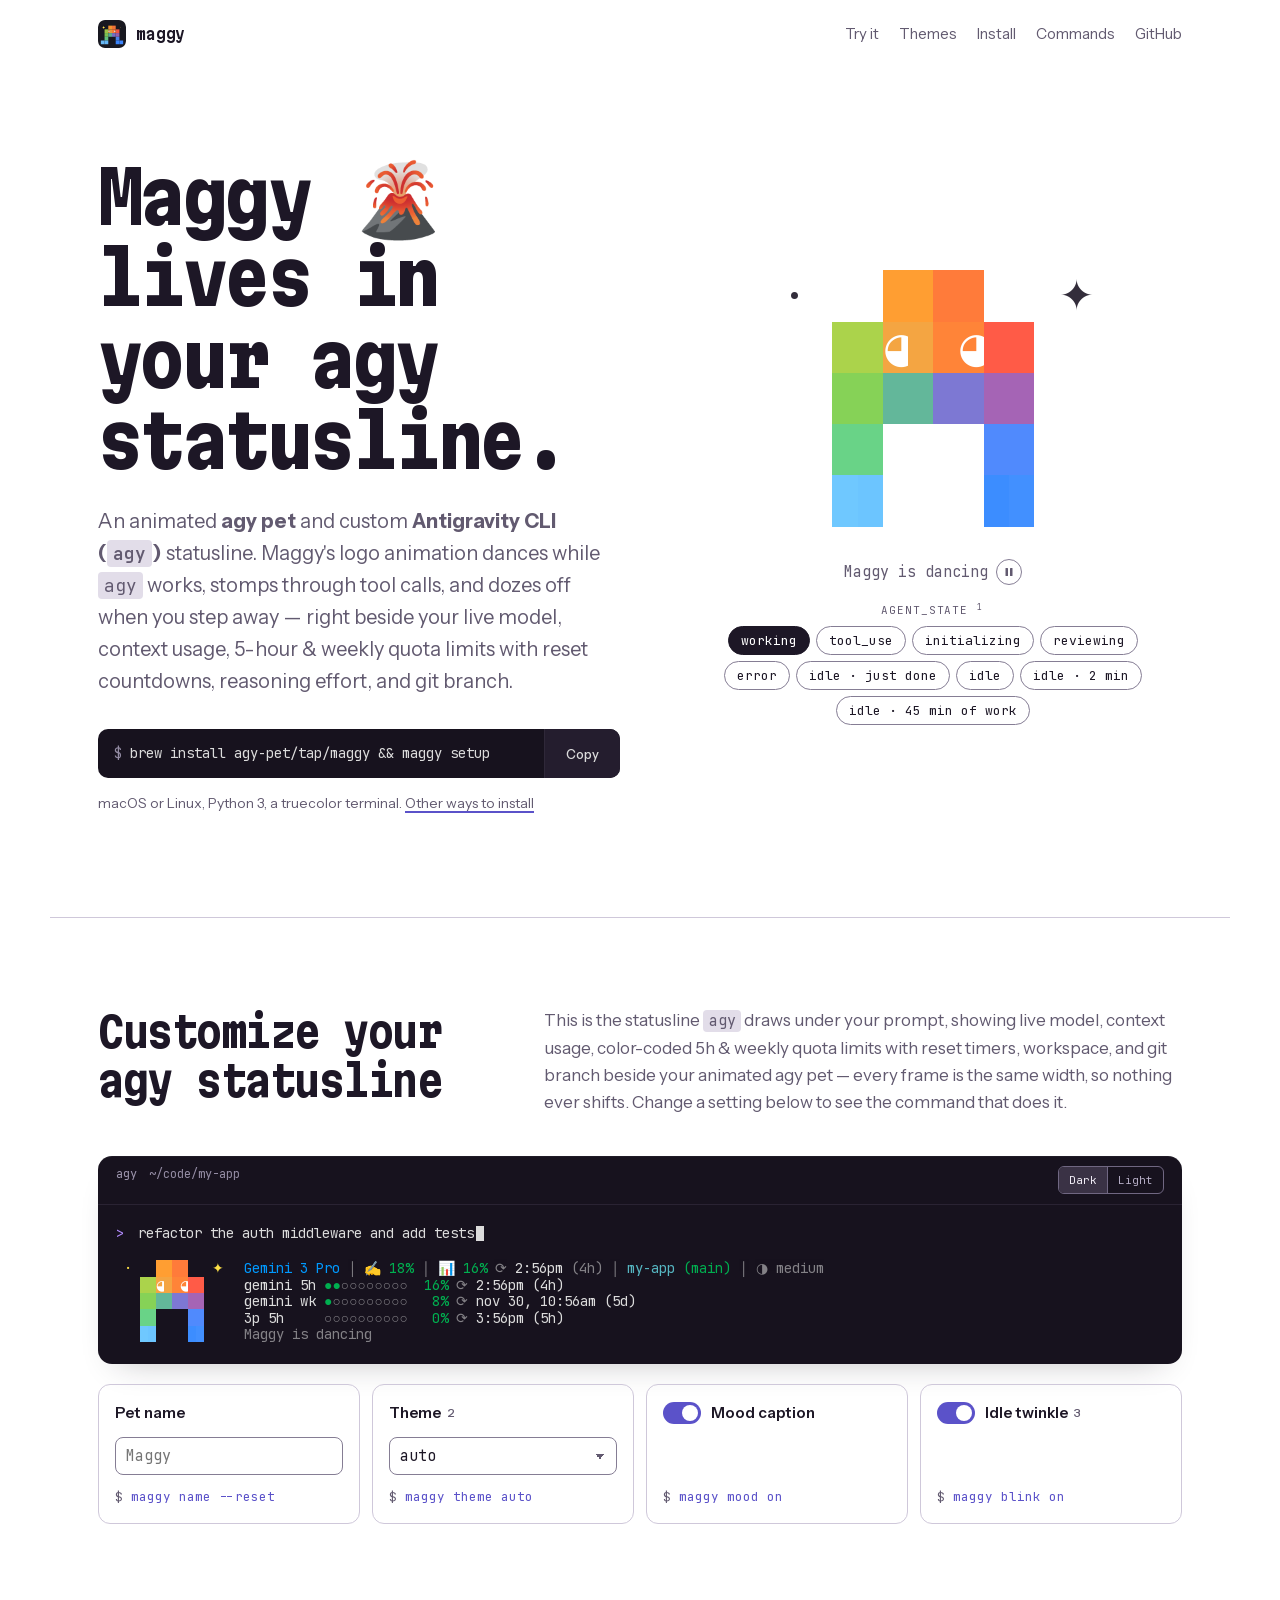
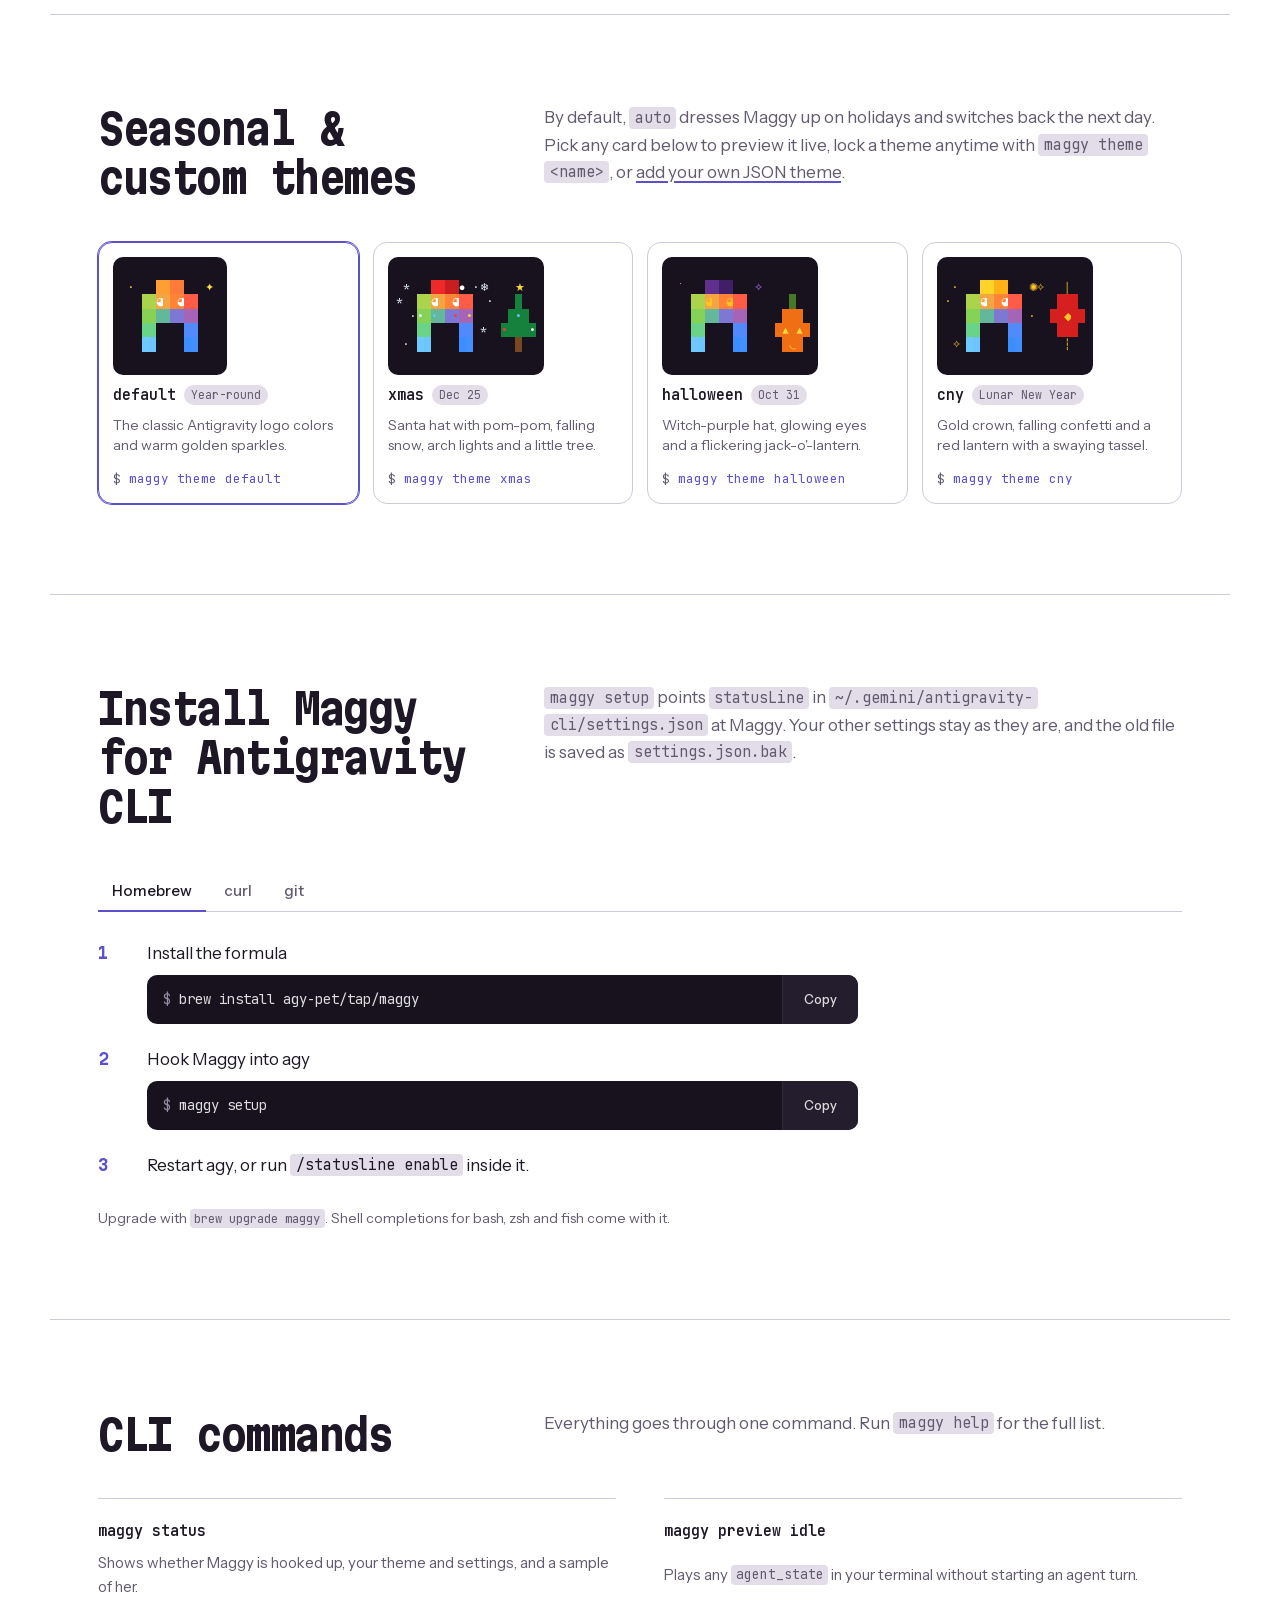
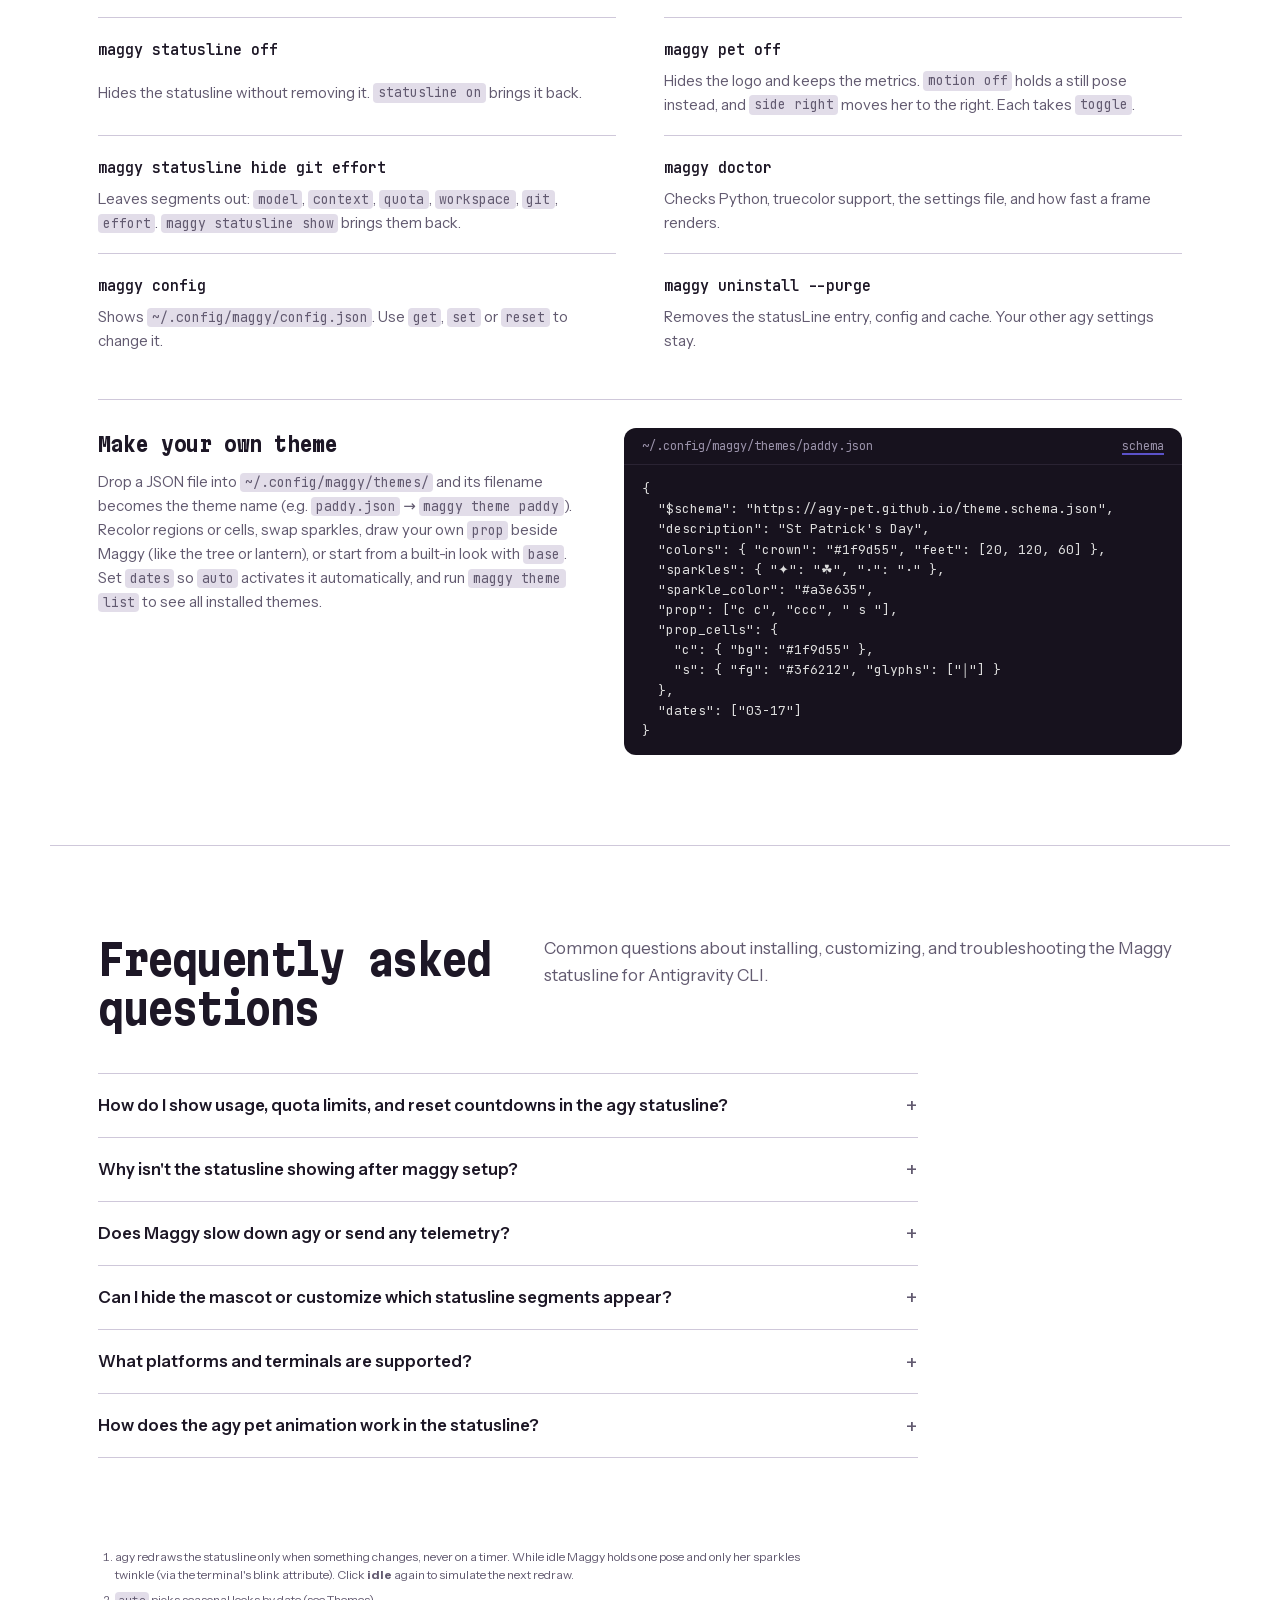
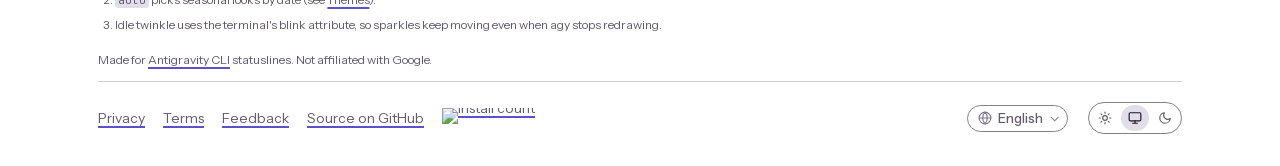
==== commit 3400cf63: "deploy: agy-pet/maggy@957a936" ====
--- a/index.html
+++ b/index.html
@@ -305,7 +305,7 @@
     <section id="themes" class="themes" aria-labelledby="themes-title">
       <div class="section-head">
         <h2 id="themes-title" data-i18n="themes.title">Seasonal &amp; custom themes</h2>
-        <p data-i18n-html="themes.desc">By default, <code>auto</code> dresses Maggy up on holidays and switches back the next day. Pick any card below to preview it live, lock a theme anytime with <code>maggy theme &lt;name&gt;</code>, or add your own JSON theme.</p>
+        <p data-i18n-html="themes.desc">By default, <code>auto</code> dresses Maggy up on holidays and switches back the next day. Pick any card below to preview it live, lock a theme anytime with <code>maggy theme &lt;name&gt;</code>, or <a href="#custom-theme">add your own JSON theme</a>.</p>
       </div>
 
       <div class="theme-grid" role="group" aria-label="Built-in themes" data-i18n-attr="aria-label:themes.gridAria">
@@ -406,7 +406,7 @@
         <div><dt><code>maggy uninstall --purge</code></dt><dd data-i18n="commands.uninstall">Removes the statusLine entry, config and cache. Your other agy settings stay.</dd></div>
       </dl>
 
-      <div class="theme-custom">
+      <div id="custom-theme" class="theme-custom">
         <div class="theme-custom-copy">
           <h3 data-i18n="themes.custom.title">Make your own theme</h3>
           <p data-i18n-html="themes.custom.desc">Drop a JSON file into <code>~/.config/maggy/themes/</code> and its filename becomes the theme name (e.g. <code>paddy.json</code> &rarr; <code>maggy theme paddy</code>). Recolor regions or cells, swap sparkles, draw your own <code>prop</code> beside Maggy (like the tree or lantern), or start from a built-in look with <code>base</code>. Set <code>dates</code> so <code>auto</code> activates it automatically, and run <code>maggy theme list</code> to see all installed themes.</p>
--- a/style.css
+++ b/style.css
@@ -426,7 +426,7 @@
 .states button[aria-pressed="true"] { background: var(--ink); color: var(--ash); border-color: var(--ink); }
 
 /* -------------------------------------------------------------- sections */
-section { scroll-margin-top: 24px; }
+section, .theme-custom { scroll-margin-top: 24px; }
 .try, .themes, .install, .commands, .faq {
   max-width: var(--maxw);
   margin: 0 auto;
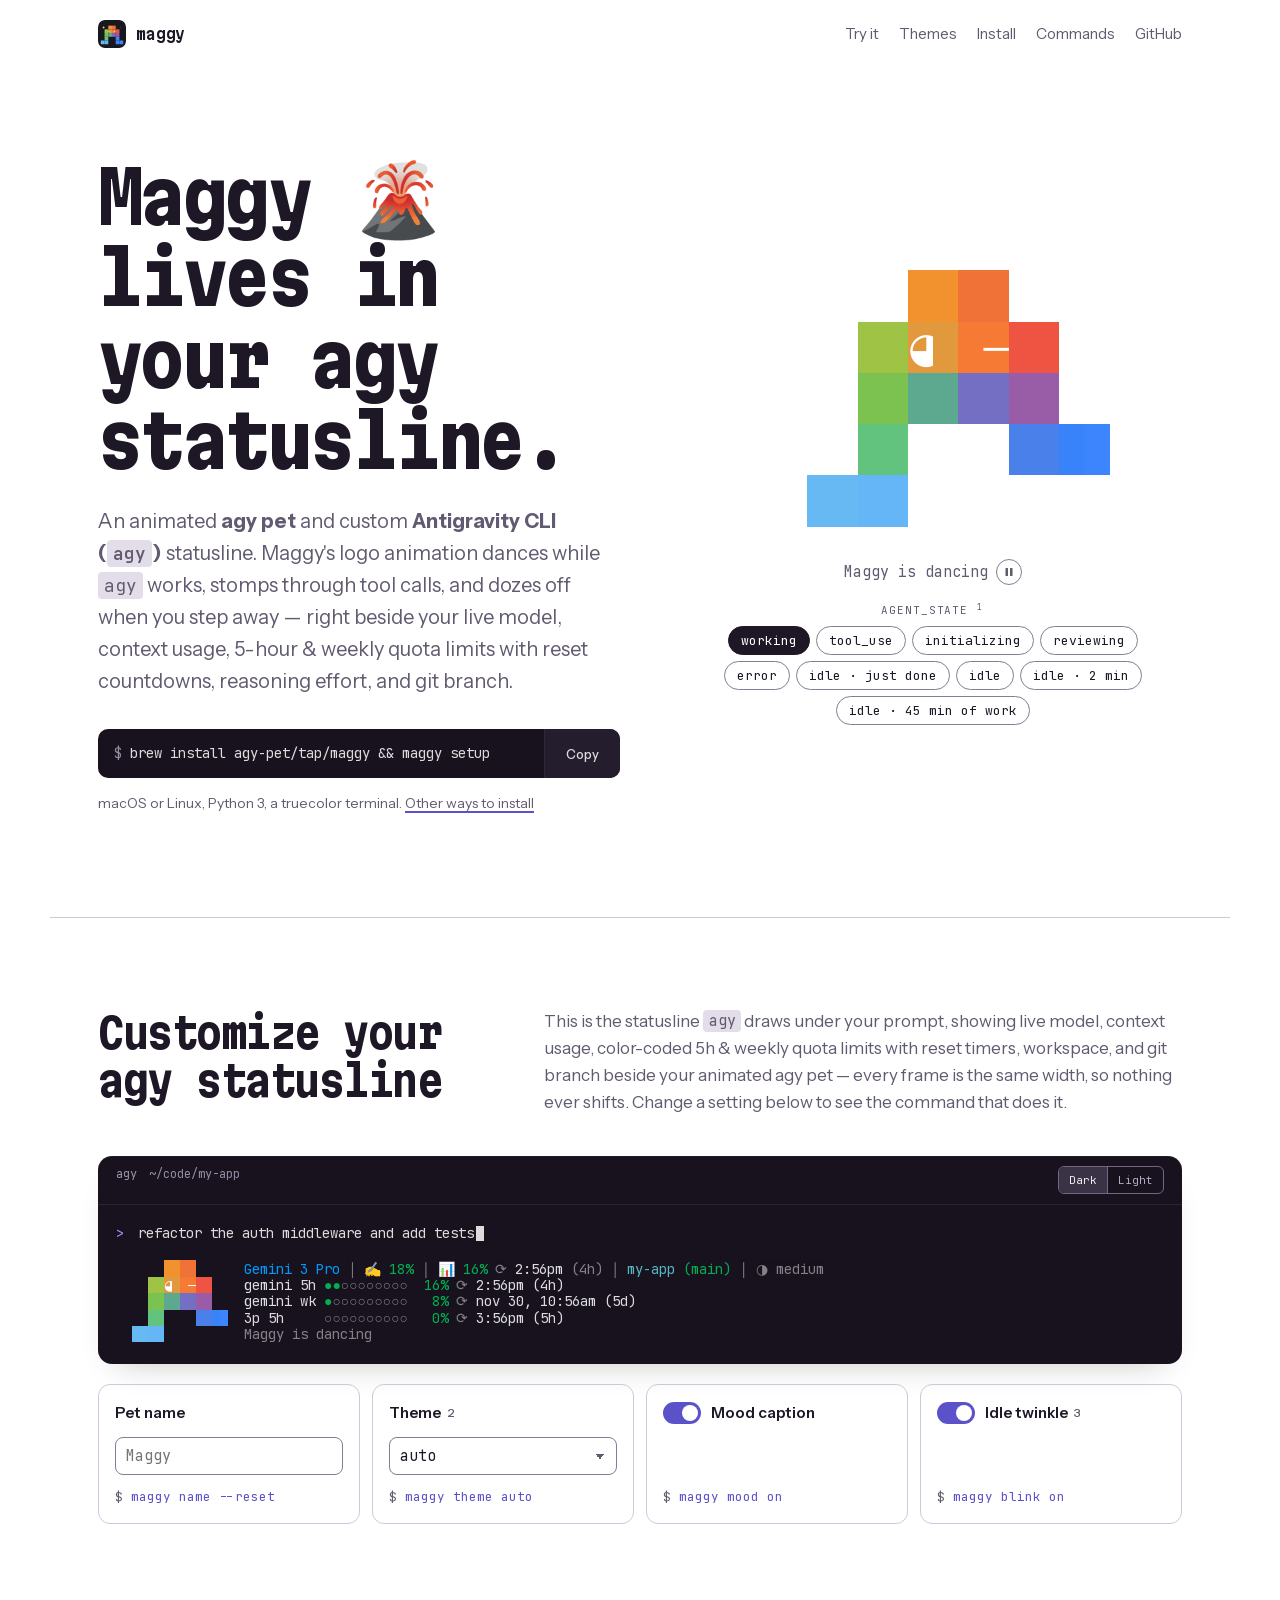
==== commit 9379d11c: "deploy: agy-pet/maggy@ec9f7f0" ====
--- a/index.html
+++ b/index.html
@@ -160,6 +160,7 @@
   </script>
   <link rel="preload" href="fonts/instrument-sans-latin.woff2" as="font" type="font/woff2" crossorigin>
   <link rel="preload" href="fonts/martian-mono-latin.woff2" as="font" type="font/woff2" crossorigin>
+  <link rel="preload" href="fonts/jetbrains-mono-latin.woff2" as="font" type="font/woff2" crossorigin>
   <link rel="stylesheet" href="fonts/fonts.css">
   <link rel="stylesheet" href="style.css">
   <script>!function(){try{var v=localStorage.getItem('maggy.appearance');if(v==='light'||v==='dark')document.documentElement.dataset.theme=v}catch(e){}}();</script>
@@ -196,7 +197,23 @@
     })();
     gtag('js', new Date());
   </script>
-  <script async src="https://www.googletagmanager.com/gtm.js?id=GTM-N3ZC3P7X"></script>
+  <script>
+    // Load GTM off the critical path: on first interaction, or once the page
+    // has settled after load, so it never competes with first render.
+    (function(){
+      var done = false, ev = ['pointerdown','keydown','touchstart','scroll'];
+      function load(){
+        if (done) return; done = true;
+        ev.forEach(function(e){ removeEventListener(e, load, true); });
+        var s = document.createElement('script');
+        s.async = true;
+        s.src = 'https://www.googletagmanager.com/gtm.js?id=GTM-N3ZC3P7X';
+        document.head.appendChild(s);
+      }
+      ev.forEach(function(e){ addEventListener(e, load, { capture: true, passive: true, once: true }); });
+      addEventListener('load', function(){ setTimeout(load, 6000); });
+    })();
+  </script>
 </head>
 <body data-locale="" data-copy-idle="Copy" data-copy-copied="Copied" data-copy-fallback="Select and copy">
   <a class="skip" href="#main" data-i18n="a11y.skip">Skip to content</a>
@@ -412,7 +429,7 @@
           <p data-i18n-html="themes.custom.desc">Drop a JSON file into <code>~/.config/maggy/themes/</code> and its filename becomes the theme name (e.g. <code>paddy.json</code> &rarr; <code>maggy theme paddy</code>). Recolor regions or cells, swap sparkles, draw your own <code>prop</code> beside Maggy (like the tree or lantern), or start from a built-in look with <code>base</code>. Set <code>dates</code> so <code>auto</code> activates it automatically, and run <code>maggy theme list</code> to see all installed themes.</p>
         </div>
         <div class="theme-json-wrap">
-          <div class="term-bar"><span>~/.config/maggy/themes/paddy.json</span><a class="schema-link" href="https://agy-pet.github.io/theme.schema.json" title="JSON Schema for theme files">schema</a></div>
+          <div class="term-bar"><span>~/.config/maggy/themes/paddy.json</span><a class="schema-link" href="https://agy-pet.github.io/theme.schema.json" title="JSON Schema for theme files" data-i18n-attr="title:themes.custom.schemaTitle">schema</a></div>
           <pre class="theme-json" tabindex="0"><code>{
   "$schema": "https://agy-pet.github.io/theme.schema.json",
   "description": "St Patrick's Day",
@@ -478,7 +495,7 @@
         <button type="button" class="foot-btn" data-consent-open data-i18n="footer.cookies" hidden>Cookie settings</button>
         <a href="https://github.com/agy-pet/maggy/issues/new" data-i18n="footer.feedback">Feedback</a>
         <a href="https://github.com/agy-pet/maggy" data-i18n="footer.source">Source on GitHub</a>
-        <a class="installs" href="https://github.com/agy-pet/maggy/releases"><img src="https://img.shields.io/github/downloads/agy-pet/maggy/total?label=installs&amp;color=orange" alt="Install count" height="20" loading="lazy" decoding="async"></a>
+        <a class="installs" href="https://github.com/agy-pet/maggy/releases"><img src="https://img.shields.io/github/downloads/agy-pet/maggy/total?label=installs&amp;color=orange" alt="Install count" data-i18n-attr="alt:footer.installsAlt" width="72" height="20" loading="lazy" decoding="async"></a>
       </p>
       <details class="lang-picker">
         <summary>
--- a/style.css
+++ b/style.css
@@ -432,6 +432,12 @@
   margin: 0 auto;
   padding: clamp(48px, 7vw, 96px) var(--gutter);
   border-top: 1px solid var(--line);
+}
+/* The sprite-heavy sections hold most of the page's DOM; skip their
+   style/layout/paint until they near the viewport. */
+.try, .themes {
+  content-visibility: auto;
+  contain-intrinsic-size: auto 900px;
 }
 .section-head { display: grid; grid-template-columns: minmax(0, 1fr) minmax(0, 1.6fr); gap: 16px 48px; align-items: start; margin-bottom: 40px; }
 .section-head p { margin: 0; color: var(--muted); max-width: 40em; }
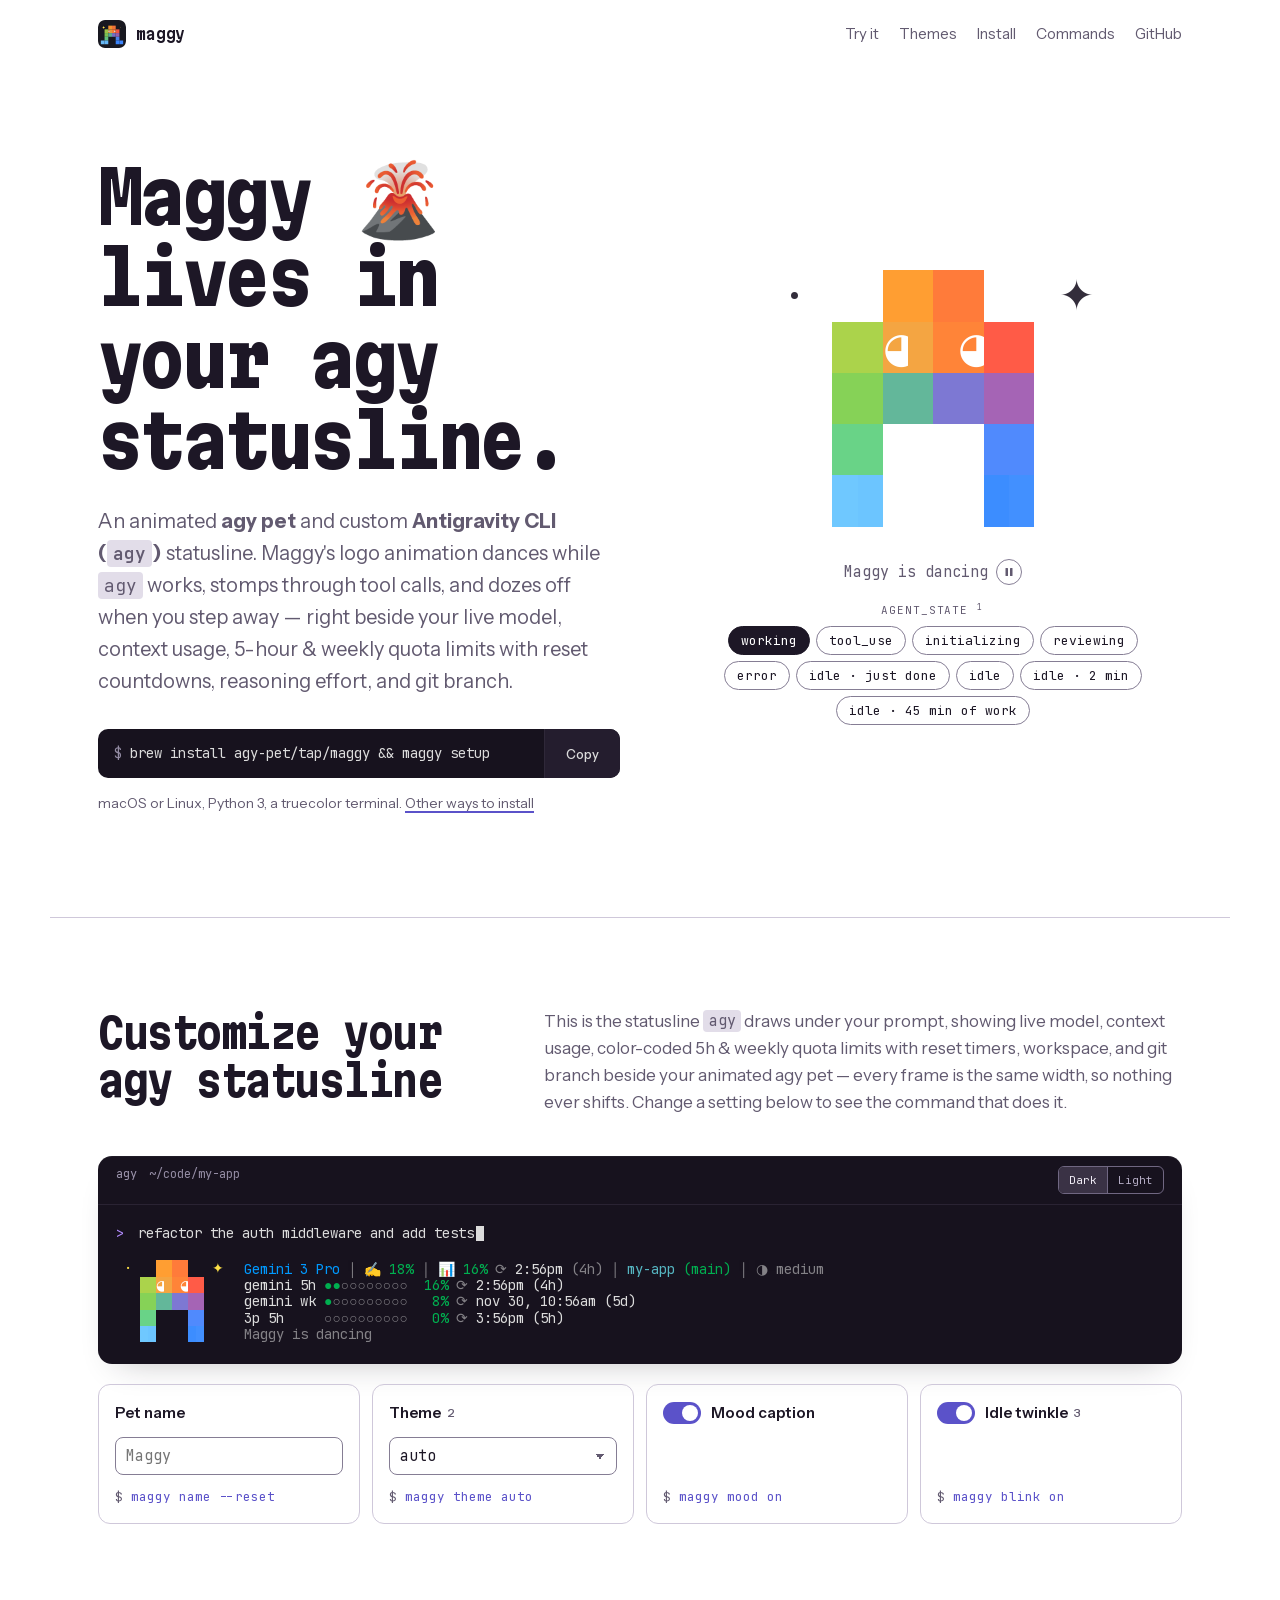
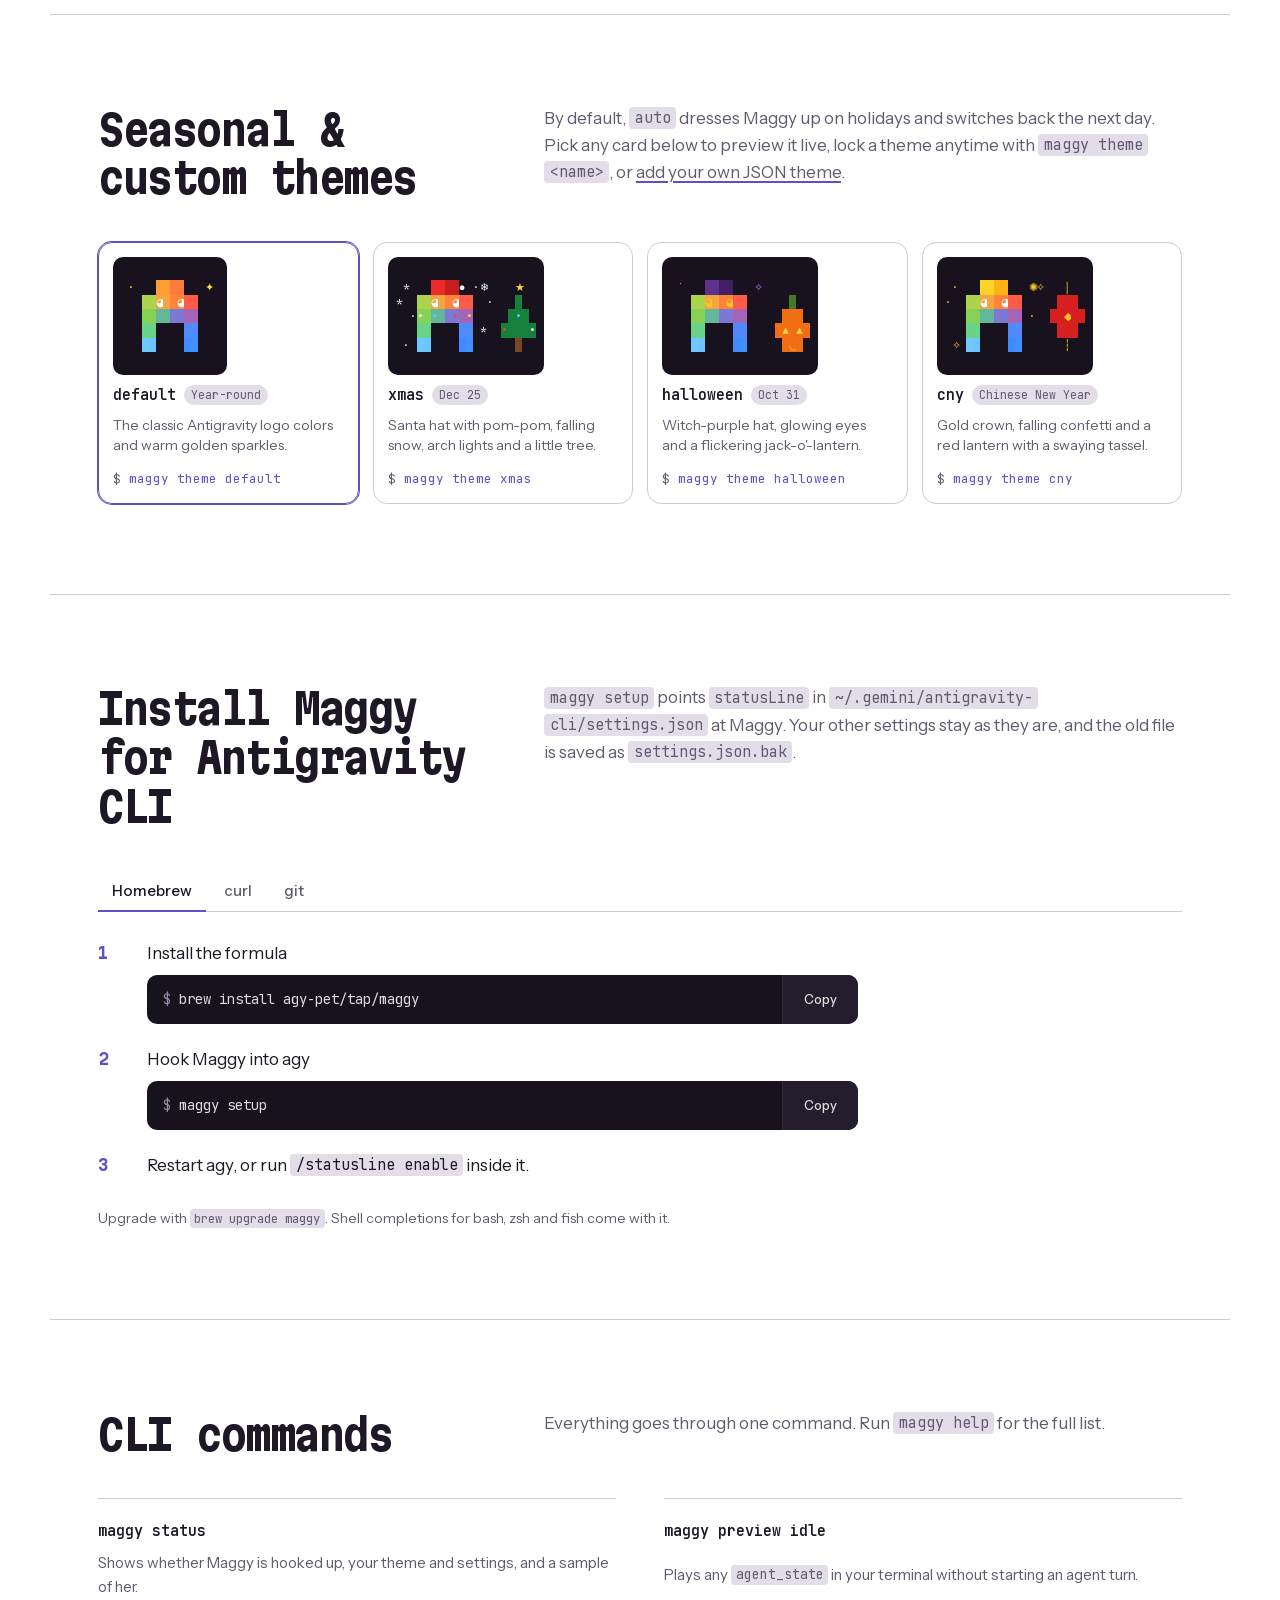
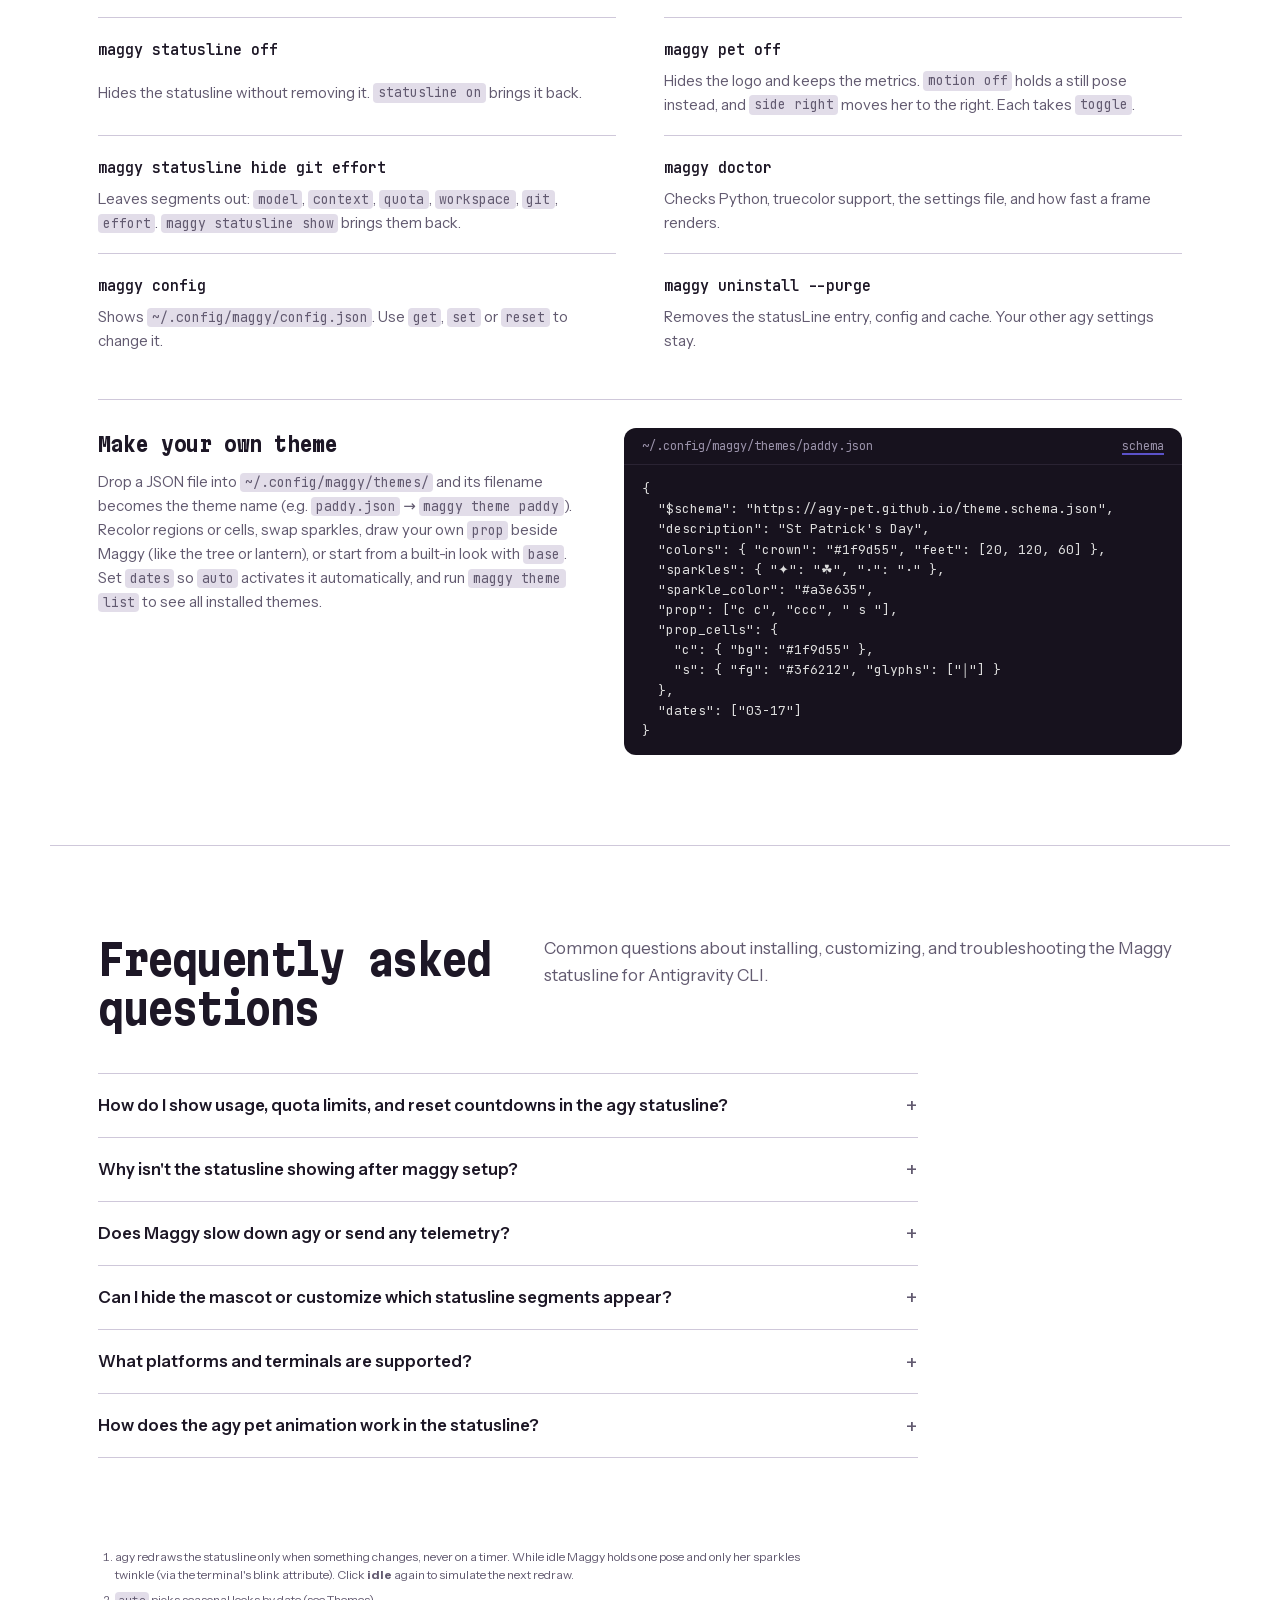
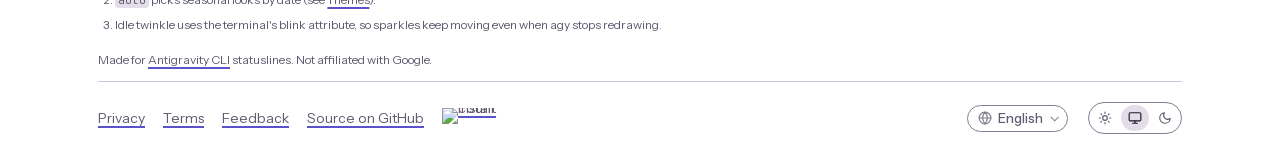
==== commit e2546c86: "deploy: agy-pet/maggy@47df280" ====
--- a/index.html
+++ b/index.html
@@ -92,7 +92,7 @@
           "Live agy statusline showing context window usage %, 5-hour and weekly quota limits, and reset countdowns",
           "State-aware agy pet animations for working, tool_use, initializing, reviewing, idle, sleep, stretch, and error",
           "Color-coded quota usage bars with cached reset timers across statusline refreshes",
-          "Seasonal auto themes (Christmas, Halloween, Lunar New Year) and custom JSON themes",
+          "Seasonal auto themes (Christmas, Halloween, Chinese New Year) and custom JSON themes",
           "Zero telemetry, Python 3 standard library only, macOS and Linux support"
         ],
         "offers": {
@@ -360,7 +360,7 @@
           <div class="theme-preview"><div class="theme-sprite" data-theme-sprite="cny" aria-hidden="true"></div></div>
           <div class="theme-meta">
             <span class="theme-name">cny</span>
-            <span class="theme-date" data-i18n="themes.cny.date">Lunar New Year</span>
+            <span class="theme-date" data-i18n="themes.cny.date">Chinese New Year</span>
           </div>
           <p class="theme-desc" data-i18n="themes.cny.desc">Gold crown, falling confetti and a red lantern with a swaying tassel.</p>
           <code class="theme-cmd">maggy theme cny</code>
--- a/fonts/fonts.css
+++ b/fonts/fonts.css
@@ -1,139 +1 @@
-/* Self-hosted from Google Fonts (latin + latin-ext only), so visitors make no
-   request to Google before consent. Fonts are under the SIL Open Font License;
-   see OFL-*.txt beside this file. */
-/* latin-ext */
-@font-face {
-  font-family: 'Instrument Sans';
-  font-style: normal;
-  font-weight: 400;
-  font-stretch: 100%;
-  font-display: swap;
-  src: url(instrument-sans-latin-ext.woff2) format('woff2');
-  unicode-range: U+0100-02BA, U+02BD-02C5, U+02C7-02CC, U+02CE-02D7, U+02DD-02FF, U+0304, U+0308, U+0329, U+1D00-1DBF, U+1E00-1E9F, U+1EF2-1EFF, U+2020, U+20A0-20AB, U+20AD-20C4, U+2113, U+2C60-2C7F, U+A720-A7FF;
-}
-/* latin */
-@font-face {
-  font-family: 'Instrument Sans';
-  font-style: normal;
-  font-weight: 400;
-  font-stretch: 100%;
-  font-display: swap;
-  src: url(instrument-sans-latin.woff2) format('woff2');
-  unicode-range: U+0000-00FF, U+0131, U+0152-0153, U+02BB-02BC, U+02C6, U+02DA, U+02DC, U+0304, U+0308, U+0329, U+2000-206F, U+20AC, U+2122, U+2191, U+2193, U+2212, U+2215, U+FEFF, U+FFFD;
-}
-/* latin-ext */
-@font-face {
-  font-family: 'Instrument Sans';
-  font-style: normal;
-  font-weight: 500;
-  font-stretch: 100%;
-  font-display: swap;
-  src: url(instrument-sans-latin-ext.woff2) format('woff2');
-  unicode-range: U+0100-02BA, U+02BD-02C5, U+02C7-02CC, U+02CE-02D7, U+02DD-02FF, U+0304, U+0308, U+0329, U+1D00-1DBF, U+1E00-1E9F, U+1EF2-1EFF, U+2020, U+20A0-20AB, U+20AD-20C4, U+2113, U+2C60-2C7F, U+A720-A7FF;
-}
-/* latin */
-@font-face {
-  font-family: 'Instrument Sans';
-  font-style: normal;
-  font-weight: 500;
-  font-stretch: 100%;
-  font-display: swap;
-  src: url(instrument-sans-latin.woff2) format('woff2');
-  unicode-range: U+0000-00FF, U+0131, U+0152-0153, U+02BB-02BC, U+02C6, U+02DA, U+02DC, U+0304, U+0308, U+0329, U+2000-206F, U+20AC, U+2122, U+2191, U+2193, U+2212, U+2215, U+FEFF, U+FFFD;
-}
-/* latin-ext */
-@font-face {
-  font-family: 'Instrument Sans';
-  font-style: normal;
-  font-weight: 600;
-  font-stretch: 100%;
-  font-display: swap;
-  src: url(instrument-sans-latin-ext.woff2) format('woff2');
-  unicode-range: U+0100-02BA, U+02BD-02C5, U+02C7-02CC, U+02CE-02D7, U+02DD-02FF, U+0304, U+0308, U+0329, U+1D00-1DBF, U+1E00-1E9F, U+1EF2-1EFF, U+2020, U+20A0-20AB, U+20AD-20C4, U+2113, U+2C60-2C7F, U+A720-A7FF;
-}
-/* latin */
-@font-face {
-  font-family: 'Instrument Sans';
-  font-style: normal;
-  font-weight: 600;
-  font-stretch: 100%;
-  font-display: swap;
-  src: url(instrument-sans-latin.woff2) format('woff2');
-  unicode-range: U+0000-00FF, U+0131, U+0152-0153, U+02BB-02BC, U+02C6, U+02DA, U+02DC, U+0304, U+0308, U+0329, U+2000-206F, U+20AC, U+2122, U+2191, U+2193, U+2212, U+2215, U+FEFF, U+FFFD;
-}
-/* latin-ext */
-@font-face {
-  font-family: 'Instrument Sans';
-  font-style: normal;
-  font-weight: 700;
-  font-stretch: 100%;
-  font-display: swap;
-  src: url(instrument-sans-latin-ext.woff2) format('woff2');
-  unicode-range: U+0100-02BA, U+02BD-02C5, U+02C7-02CC, U+02CE-02D7, U+02DD-02FF, U+0304, U+0308, U+0329, U+1D00-1DBF, U+1E00-1E9F, U+1EF2-1EFF, U+2020, U+20A0-20AB, U+20AD-20C4, U+2113, U+2C60-2C7F, U+A720-A7FF;
-}
-/* latin */
-@font-face {
-  font-family: 'Instrument Sans';
-  font-style: normal;
-  font-weight: 700;
-  font-stretch: 100%;
-  font-display: swap;
-  src: url(instrument-sans-latin.woff2) format('woff2');
-  unicode-range: U+0000-00FF, U+0131, U+0152-0153, U+02BB-02BC, U+02C6, U+02DA, U+02DC, U+0304, U+0308, U+0329, U+2000-206F, U+20AC, U+2122, U+2191, U+2193, U+2212, U+2215, U+FEFF, U+FFFD;
-}
-/* latin-ext */
-@font-face {
-  font-family: 'JetBrains Mono';
-  font-style: normal;
-  font-weight: 400;
-  font-display: swap;
-  src: url(jetbrains-mono-latin-ext.woff2) format('woff2');
-  unicode-range: U+0100-02BA, U+02BD-02C5, U+02C7-02CC, U+02CE-02D7, U+02DD-02FF, U+0304, U+0308, U+0329, U+1D00-1DBF, U+1E00-1E9F, U+1EF2-1EFF, U+2020, U+20A0-20AB, U+20AD-20C4, U+2113, U+2C60-2C7F, U+A720-A7FF;
-}
-/* latin */
-@font-face {
-  font-family: 'JetBrains Mono';
-  font-style: normal;
-  font-weight: 400;
-  font-display: swap;
-  src: url(jetbrains-mono-latin.woff2) format('woff2');
-  unicode-range: U+0000-00FF, U+0131, U+0152-0153, U+02BB-02BC, U+02C6, U+02DA, U+02DC, U+0304, U+0308, U+0329, U+2000-206F, U+20AC, U+2122, U+2191, U+2193, U+2212, U+2215, U+FEFF, U+FFFD;
-}
-/* latin-ext */
-@font-face {
-  font-family: 'JetBrains Mono';
-  font-style: normal;
-  font-weight: 600;
-  font-display: swap;
-  src: url(jetbrains-mono-latin-ext.woff2) format('woff2');
-  unicode-range: U+0100-02BA, U+02BD-02C5, U+02C7-02CC, U+02CE-02D7, U+02DD-02FF, U+0304, U+0308, U+0329, U+1D00-1DBF, U+1E00-1E9F, U+1EF2-1EFF, U+2020, U+20A0-20AB, U+20AD-20C4, U+2113, U+2C60-2C7F, U+A720-A7FF;
-}
-/* latin */
-@font-face {
-  font-family: 'JetBrains Mono';
-  font-style: normal;
-  font-weight: 600;
-  font-display: swap;
-  src: url(jetbrains-mono-latin.woff2) format('woff2');
-  unicode-range: U+0000-00FF, U+0131, U+0152-0153, U+02BB-02BC, U+02C6, U+02DA, U+02DC, U+0304, U+0308, U+0329, U+2000-206F, U+20AC, U+2122, U+2191, U+2193, U+2212, U+2215, U+FEFF, U+FFFD;
-}
-/* latin-ext */
-@font-face {
-  font-family: 'Martian Mono';
-  font-style: normal;
-  font-weight: 600 800;
-  font-stretch: 75% 100%;
-  font-display: swap;
-  src: url(martian-mono-latin-ext.woff2) format('woff2');
-  unicode-range: U+0100-02BA, U+02BD-02C5, U+02C7-02CC, U+02CE-02D7, U+02DD-02FF, U+0304, U+0308, U+0329, U+1D00-1DBF, U+1E00-1E9F, U+1EF2-1EFF, U+2020, U+20A0-20AB, U+20AD-20C4, U+2113, U+2C60-2C7F, U+A720-A7FF;
-}
-/* latin */
-@font-face {
-  font-family: 'Martian Mono';
-  font-style: normal;
-  font-weight: 600 800;
-  font-stretch: 75% 100%;
-  font-display: swap;
-  src: url(martian-mono-latin.woff2) format('woff2');
-  unicode-range: U+0000-00FF, U+0131, U+0152-0153, U+02BB-02BC, U+02C6, U+02DA, U+02DC, U+0304, U+0308, U+0329, U+2000-206F, U+20AC, U+2122, U+2191, U+2193, U+2212, U+2215, U+FEFF, U+FFFD;
-}
+@font-face{font-family:Instrument Sans;font-style:normal;font-weight:400;font-stretch:100%;font-display:swap;src:url(instrument-sans-latin-ext.woff2) format("woff2");unicode-range:U+0100-02BA,U+02BD-02C5,U+02C7-02CC,U+02CE-02D7,U+02DD-02FF,U+0304,U+0308,U+0329,U+1D00-1DBF,U+1E00-1E9F,U+1EF2-1EFF,U+2020,U+20A0-20AB,U+20AD-20C4,U+2113,U+2C60-2C7F,U+A720-A7FF}@font-face{font-family:Instrument Sans;font-style:normal;font-weight:400;font-stretch:100%;font-display:swap;src:url(instrument-sans-latin.woff2) format("woff2");unicode-range:U+0000-00FF,U+0131,U+0152-0153,U+02BB-02BC,U+02C6,U+02DA,U+02DC,U+0304,U+0308,U+0329,U+2000-206F,U+20AC,U+2122,U+2191,U+2193,U+2212,U+2215,U+FEFF,U+FFFD}@font-face{font-family:Instrument Sans;font-style:normal;font-weight:500;font-stretch:100%;font-display:swap;src:url(instrument-sans-latin-ext.woff2) format("woff2");unicode-range:U+0100-02BA,U+02BD-02C5,U+02C7-02CC,U+02CE-02D7,U+02DD-02FF,U+0304,U+0308,U+0329,U+1D00-1DBF,U+1E00-1E9F,U+1EF2-1EFF,U+2020,U+20A0-20AB,U+20AD-20C4,U+2113,U+2C60-2C7F,U+A720-A7FF}@font-face{font-family:Instrument Sans;font-style:normal;font-weight:500;font-stretch:100%;font-display:swap;src:url(instrument-sans-latin.woff2) format("woff2");unicode-range:U+0000-00FF,U+0131,U+0152-0153,U+02BB-02BC,U+02C6,U+02DA,U+02DC,U+0304,U+0308,U+0329,U+2000-206F,U+20AC,U+2122,U+2191,U+2193,U+2212,U+2215,U+FEFF,U+FFFD}@font-face{font-family:Instrument Sans;font-style:normal;font-weight:600;font-stretch:100%;font-display:swap;src:url(instrument-sans-latin-ext.woff2) format("woff2");unicode-range:U+0100-02BA,U+02BD-02C5,U+02C7-02CC,U+02CE-02D7,U+02DD-02FF,U+0304,U+0308,U+0329,U+1D00-1DBF,U+1E00-1E9F,U+1EF2-1EFF,U+2020,U+20A0-20AB,U+20AD-20C4,U+2113,U+2C60-2C7F,U+A720-A7FF}@font-face{font-family:Instrument Sans;font-style:normal;font-weight:600;font-stretch:100%;font-display:swap;src:url(instrument-sans-latin.woff2) format("woff2");unicode-range:U+0000-00FF,U+0131,U+0152-0153,U+02BB-02BC,U+02C6,U+02DA,U+02DC,U+0304,U+0308,U+0329,U+2000-206F,U+20AC,U+2122,U+2191,U+2193,U+2212,U+2215,U+FEFF,U+FFFD}@font-face{font-family:Instrument Sans;font-style:normal;font-weight:700;font-stretch:100%;font-display:swap;src:url(instrument-sans-latin-ext.woff2) format("woff2");unicode-range:U+0100-02BA,U+02BD-02C5,U+02C7-02CC,U+02CE-02D7,U+02DD-02FF,U+0304,U+0308,U+0329,U+1D00-1DBF,U+1E00-1E9F,U+1EF2-1EFF,U+2020,U+20A0-20AB,U+20AD-20C4,U+2113,U+2C60-2C7F,U+A720-A7FF}@font-face{font-family:Instrument Sans;font-style:normal;font-weight:700;font-stretch:100%;font-display:swap;src:url(instrument-sans-latin.woff2) format("woff2");unicode-range:U+0000-00FF,U+0131,U+0152-0153,U+02BB-02BC,U+02C6,U+02DA,U+02DC,U+0304,U+0308,U+0329,U+2000-206F,U+20AC,U+2122,U+2191,U+2193,U+2212,U+2215,U+FEFF,U+FFFD}@font-face{font-family:JetBrains Mono;font-style:normal;font-weight:400;font-display:swap;src:url(jetbrains-mono-latin-ext.woff2) format("woff2");unicode-range:U+0100-02BA,U+02BD-02C5,U+02C7-02CC,U+02CE-02D7,U+02DD-02FF,U+0304,U+0308,U+0329,U+1D00-1DBF,U+1E00-1E9F,U+1EF2-1EFF,U+2020,U+20A0-20AB,U+20AD-20C4,U+2113,U+2C60-2C7F,U+A720-A7FF}@font-face{font-family:JetBrains Mono;font-style:normal;font-weight:400;font-display:swap;src:url(jetbrains-mono-latin.woff2) format("woff2");unicode-range:U+0000-00FF,U+0131,U+0152-0153,U+02BB-02BC,U+02C6,U+02DA,U+02DC,U+0304,U+0308,U+0329,U+2000-206F,U+20AC,U+2122,U+2191,U+2193,U+2212,U+2215,U+FEFF,U+FFFD}@font-face{font-family:JetBrains Mono;font-style:normal;font-weight:600;font-display:swap;src:url(jetbrains-mono-latin-ext.woff2) format("woff2");unicode-range:U+0100-02BA,U+02BD-02C5,U+02C7-02CC,U+02CE-02D7,U+02DD-02FF,U+0304,U+0308,U+0329,U+1D00-1DBF,U+1E00-1E9F,U+1EF2-1EFF,U+2020,U+20A0-20AB,U+20AD-20C4,U+2113,U+2C60-2C7F,U+A720-A7FF}@font-face{font-family:JetBrains Mono;font-style:normal;font-weight:600;font-display:swap;src:url(jetbrains-mono-latin.woff2) format("woff2");unicode-range:U+0000-00FF,U+0131,U+0152-0153,U+02BB-02BC,U+02C6,U+02DA,U+02DC,U+0304,U+0308,U+0329,U+2000-206F,U+20AC,U+2122,U+2191,U+2193,U+2212,U+2215,U+FEFF,U+FFFD}@font-face{font-family:Martian Mono;font-style:normal;font-weight:600 800;font-stretch:75% 100%;font-display:swap;src:url(martian-mono-latin-ext.woff2) format("woff2");unicode-range:U+0100-02BA,U+02BD-02C5,U+02C7-02CC,U+02CE-02D7,U+02DD-02FF,U+0304,U+0308,U+0329,U+1D00-1DBF,U+1E00-1E9F,U+1EF2-1EFF,U+2020,U+20A0-20AB,U+20AD-20C4,U+2113,U+2C60-2C7F,U+A720-A7FF}@font-face{font-family:Martian Mono;font-style:normal;font-weight:600 800;font-stretch:75% 100%;font-display:swap;src:url(martian-mono-latin.woff2) format("woff2");unicode-range:U+0000-00FF,U+0131,U+0152-0153,U+02BB-02BC,U+02C6,U+02DA,U+02DC,U+0304,U+0308,U+0329,U+2000-206F,U+20AC,U+2122,U+2191,U+2193,U+2212,U+2215,U+FEFF,U+FFFD}
--- a/style.css
+++ b/style.css
@@ -1,943 +1 @@
-/* Lavender-ash page, obsidian terminal, and an accent taken from Maggy's
-   violet body cell (logo "i", #746fc3), deepened for text contrast.
-   Maggy's own colors come from the agy banner (see maggy.js). */
-:root {
-  --ash: #ffffff;
-  --pumice: #e2dde9;
-  --ink: #1d1726;
-  --muted: #625a70;
-  --accent: #5b52c9;
-  --on-accent: #ffffff;
-  --obsidian: #17121e;
-  --obsidian-2: #241d2e;
-  --term-text: #dcdcdc;
-  --t-blue: rgb(0, 153, 255);
-  --t-green: rgb(0, 175, 80);
-  --t-cyan: rgb(86, 182, 194);
-  --line: #cfc8da;
-  --control-border: #857d94;
-
-  --display: "Martian Mono", ui-monospace, monospace;
-  --body: "Instrument Sans", system-ui, -apple-system, "Segoe UI", sans-serif;
-  --mono: "JetBrains Mono", ui-monospace, SFMono-Regular, Menlo, monospace;
-
-  --gutter: clamp(16px, 4vw, 48px);
-  --maxw: 1180px;
-  color-scheme: light;
-}
-
-@media (prefers-color-scheme: dark) {
-  :root:not([data-theme="light"]) {
-    --ash: #141019;
-    --pumice: #1f1927;
-    --ink: #ece7f2;
-    --muted: #a59db3;
-    --accent: #a59cf5;
-    --on-accent: #141019;
-    --obsidian: #0c0910;
-    --obsidian-2: #1b1522;
-    --line: #2f2839;
-    --control-border: #6d647d;
-    color-scheme: dark;
-  }
-}
-:root[data-theme="dark"] {
-  --ash: #141019;
-  --pumice: #1f1927;
-  --ink: #ece7f2;
-  --muted: #a59db3;
-  --accent: #a59cf5;
-  --on-accent: #141019;
-  --obsidian: #0c0910;
-  --obsidian-2: #1b1522;
-  --line: #2f2839;
-  --control-border: #6d647d;
-  color-scheme: dark;
-}
-
-*, *::before, *::after { box-sizing: border-box; }
-
-html { scroll-behavior: smooth; }
-@media (prefers-reduced-motion: reduce) {
-  html { scroll-behavior: auto; }
-  *, *::before, *::after { transition-duration: 0.01ms !important; }
-}
-
-body {
-  margin: 0;
-  background: var(--ash);
-  color: var(--ink);
-  font: 400 17px/1.6 var(--body);
-  -webkit-font-smoothing: antialiased;
-  overflow-x: clip;
-}
-
-main:focus { outline: none; }
-
-a { color: inherit; text-decoration-color: var(--accent); text-underline-offset: 3px; text-decoration-thickness: 1.5px; }
-a:hover { color: var(--accent); }
-
-:focus-visible { outline: 2px solid var(--accent); outline-offset: 3px; border-radius: 4px; }
-
-code { font-family: var(--mono); font-size: 0.88em; }
-p code, li code, dd code {
-  background: var(--pumice);
-  padding: 0.1em 0.35em;
-  border-radius: 4px;
-  -webkit-box-decoration-break: clone;
-  box-decoration-break: clone;
-}
-
-.skip { position: absolute; left: -9999px; top: 8px; background: var(--ink); color: var(--ash); padding: 10px 14px; border-radius: 6px; text-decoration: none; font-weight: 600; z-index: 50; }
-.skip:focus { left: 8px; outline: 2px solid var(--accent); outline-offset: 2px; }
-
-.nowrap { white-space: nowrap; }
-
-/* ---------------------------------------------------------------- top */
-.top {
-  max-width: var(--maxw);
-  margin: 0 auto;
-  padding: 20px var(--gutter);
-  display: flex;
-  align-items: center;
-  justify-content: space-between;
-  gap: 16px;
-  flex-wrap: wrap;
-}
-.wordmark {
-  display: inline-flex;
-  align-items: center;
-  gap: 10px;
-  font: 600 15px/1 var(--display);
-  font-stretch: 87.5%;
-  text-decoration: none;
-  letter-spacing: -0.01em;
-}
-.wordmark-logo { display: block; width: 28px; height: 28px; border-radius: 7px; flex: none; }
-.top-right { display: flex; align-items: center; gap: 20px; flex-wrap: wrap; }
-.top nav { display: flex; gap: 20px; flex-wrap: wrap; font-size: 15px; }
-.top nav a { text-decoration: none; color: var(--muted); }
-.top nav a:hover { color: var(--ink); }
-
-.sr-only {
-  position: absolute;
-  width: 1px;
-  height: 1px;
-  padding: 0;
-  margin: -1px;
-  overflow: hidden;
-  clip: rect(0, 0, 0, 0);
-  white-space: nowrap;
-  border: 0;
-}
-
-.lang-picker {
-  position: relative;
-  display: inline-block;
-}
-.lang-picker > summary {
-  list-style: none;
-  display: inline-flex;
-  align-items: center;
-  gap: 6px;
-  padding: 5px 10px;
-  border: 1px solid var(--control-border);
-  border-radius: 999px;
-  color: var(--muted);
-  background: transparent;
-  font: 500 13px/1.2 var(--body);
-  cursor: pointer;
-  transition: border-color 0.15s, color 0.15s;
-}
-.lang-picker > summary::-webkit-details-marker { display: none; }
-.lang-picker > summary::after {
-  content: "";
-  width: 6px;
-  height: 6px;
-  margin-left: 2px;
-  border-right: 1.5px solid currentColor;
-  border-bottom: 1.5px solid currentColor;
-  transform: rotate(45deg) translateY(-1px);
-  opacity: 0.75;
-}
-.lang-picker[open] > summary::after { transform: rotate(-135deg) translateY(-1px); }
-.lang-picker > summary:hover, .lang-picker[open] > summary { border-color: var(--ink); color: var(--ink); }
-.lang-icon { flex: none; opacity: 0.8; }
-.lang-menu {
-  position: absolute;
-  right: 0;
-  bottom: calc(100% + 6px);
-  z-index: 30;
-  list-style: none;
-  margin: 0;
-  padding: 6px;
-  min-width: 148px;
-  background: var(--ash);
-  border: 1px solid var(--line);
-  border-radius: 12px;
-  box-shadow: 0 12px 28px rgba(0, 0, 0, 0.16);
-  display: grid;
-  gap: 2px;
-}
-.lang-picker--start .lang-menu { left: 0; right: auto; }
-.lang-menu a {
-  display: block;
-  padding: 6px 10px;
-  border-radius: 7px;
-  text-decoration: none;
-  font: 500 13px/1.3 var(--body);
-  color: var(--muted);
-  white-space: nowrap;
-}
-.lang-menu a:hover { background: var(--pumice); color: var(--ink); }
-.lang-menu a[aria-current="page"] { background: var(--pumice); color: var(--ink); font-weight: 600; }
-
-/* Light / system / dark switch (appearance.js) */
-.appearance {
-  display: inline-flex;
-  align-items: center;
-  gap: 2px;
-  padding: 2px;
-  border: 1px solid var(--control-border);
-  border-radius: 999px;
-}
-.appearance button {
-  appearance: none;
-  display: grid;
-  place-items: center;
-  width: 28px;
-  height: 26px;
-  padding: 0;
-  border: 0;
-  border-radius: 999px;
-  background: transparent;
-  color: var(--muted);
-  cursor: pointer;
-  transition: background 0.15s, color 0.15s;
-}
-.appearance button:hover { color: var(--ink); }
-.appearance button[aria-pressed="true"] { background: var(--pumice); color: var(--ink); }
-.appearance button:focus-visible { outline-offset: 1px; }
-@media (prefers-reduced-motion: reduce) { .appearance button { transition: none; } }
-
-/* CJK typography adjustments */
-:root:lang(zh-CN) { --body: "Instrument Sans", "Noto Sans SC", "PingFang SC", "Hiragino Sans GB", "Microsoft YaHei", "Source Han Sans SC", system-ui, sans-serif; }
-:root:lang(zh-TW) { --body: "Instrument Sans", "Noto Sans TC", "PingFang TC", "Hiragino Sans CNS", "Microsoft JhengHei", "Source Han Sans TC", system-ui, sans-serif; }
-:root:lang(ja) { --body: "Instrument Sans", "Noto Sans JP", "Hiragino Sans", "Hiragino Kaku Gothic ProN", "BIZ UDPGothic", "Yu Gothic", "Meiryo", system-ui, sans-serif; }
-:root:lang(ko) { --body: "Instrument Sans", "Noto Sans KR", "Apple SD Gothic Neo", "Malgun Gothic", system-ui, sans-serif; }
-:is(:lang(zh-CN), :lang(zh-TW), :lang(ja), :lang(ko)) body {
-  line-height: 1.75;
-}
-:is(:lang(zh-CN), :lang(zh-TW), :lang(ja)) body {
-  line-break: strict;
-  text-autospace: normal;
-}
-:lang(ko) body {
-  word-break: keep-all;
-  overflow-wrap: break-word;
-}
-:is(:lang(zh-CN), :lang(zh-TW), :lang(ja), :lang(ko)) h1 {
-  font-family: var(--body);
-  font-weight: 700;
-  font-stretch: normal;
-  letter-spacing: -0.02em;
-  line-height: 1.18;
-  font-size: clamp(34px, 5.2vw, 64px);
-}
-:is(:lang(zh-CN), :lang(zh-TW), :lang(ja), :lang(ko)) .hero-copy h1 {
-  font-size: min(clamp(34px, 5.2vw, 64px), 100cqi / 9);
-}
-:is(:lang(zh-CN), :lang(zh-TW), :lang(ja), :lang(ko)) h2 {
-  font-family: var(--body);
-  font-weight: 700;
-  font-stretch: normal;
-  letter-spacing: -0.015em;
-  line-height: 1.24;
-  font-size: clamp(26px, 3.2vw, 38px);
-}
-:lang(ja) :is(h1, h2, .theme-custom h3) {
-  font-feature-settings: "palt" 1;
-  word-break: auto-phrase;
-}
-
-/* --------------------------------------------------------------- hero */
-.hero {
-  max-width: var(--maxw);
-  margin: 0 auto;
-  padding: clamp(32px, 7vw, 88px) var(--gutter) clamp(48px, 8vw, 104px);
-  display: grid;
-  grid-template-columns: minmax(0, 1.05fr) minmax(0, 1fr);
-  gap: clamp(32px, 5vw, 72px);
-  align-items: center;
-}
-/* The headline sizes to its own column, not the viewport, so no locale's
-   longest word can spill under the stage. --h1-fit is the longest
-   unbreakable run (in characters) the column must hold at the cap size. */
-.hero-copy { container-type: inline-size; min-width: 0; }
-
-h1, h2 {
-  font-family: var(--display);
-  font-stretch: 81%;
-  letter-spacing: -0.035em;
-  margin: 0;
-}
-h1 {
-  --h1-fit: 12;
-  font-weight: 760;
-  font-size: clamp(38px, 6.2vw, 76px);
-  /* Martian Mono has deep descenders (g, y, p); below ~1.12 they touch
-     the next line's ascenders when the headline wraps. */
-  line-height: 1.12;
-  overflow-wrap: break-word;
-  text-wrap: balance;
-}
-.hero-copy h1 { font-size: min(clamp(38px, 6.2vw, 76px), 100cqi / (var(--h1-fit) * 0.6)); }
-h2 {
-  font-weight: 700;
-  font-size: clamp(28px, 3.6vw, 42px);
-  line-height: 1.16;
-}
-
-.lede { font-size: clamp(17px, 1.6vw, 20px); color: var(--muted); max-width: 34em; margin: 24px 0 32px; }
-.hint { font-size: 14px; color: var(--muted); margin: 14px 0 0; }
-
-.cmd-box {
-  display: flex;
-  align-items: stretch;
-  background: var(--obsidian);
-  color: var(--term-text);
-  border-radius: 10px;
-  overflow: hidden;
-  max-width: 100%;
-}
-.cmd-box code {
-  flex: 1;
-  min-width: 0;
-  padding: 14px 16px;
-  background: transparent;
-  border-radius: 0;
-  font-size: 14px;
-  line-height: 1.5;
-  overflow-wrap: anywhere;
-}
-.cmd-box code::before { content: "$ "; color: #948ca4; }
-.copy {
-  flex: none;
-  border: 0;
-  border-left: 1px solid #2f2839;
-  background: var(--obsidian-2);
-  color: var(--term-text);
-  font: 500 13px var(--body);
-  padding: 0 16px;
-  cursor: pointer;
-  min-width: 76px;
-}
-.copy:hover { background: #2f2639; color: #fff; }
-.copy:focus-visible { outline-offset: -3px; }
-
-/* Maggy, big. Each .px is one terminal cell: 1ch wide, 2:1 tall. */
-.stage { margin: 0; display: flex; flex-direction: column; align-items: center; gap: 20px; }
-.sprite-figure { margin: 0; display: flex; flex-direction: column; align-items: center; gap: 20px; }
-
-.sprite {
-  font-family: var(--mono);
-  font-size: clamp(22px, 3.6vw, 42px);
-  line-height: 1;
-  min-height: 7em;
-  user-select: none;
-  padding: 0.6em 0 0.3em;
-}
-.sprite .row, .term-body .row { display: flex; white-space: pre; }
-.px {
-  display: inline-block;
-  width: 1ch;
-  height: 2.05ch;
-  text-align: center;
-  line-height: 2.05ch;
-  overflow: visible;
-}
-.sprite .px { width: 0.6em; height: 1.22em; line-height: 1.22em; font-size: 1em; }
-/* Sparkles sit on the page, not a terminal: give them ink in light mode. */
-.sprite .px:not([style*="background"]) { color: var(--ink) !important; opacity: 0.9; }
-.sprite.xmas .px:not([style*="background"]) { color: #6aa5d8 !important; }
-
-.blink { animation: blink 1.1s steps(1, end) infinite; }
-@keyframes blink { 50% { opacity: 0; } }
-@media (prefers-reduced-motion: reduce) { .blink { animation: none; } }
-.motion-paused .blink, .motion-paused .cursor { animation: none; }
-
-.stage figcaption,
-.mood-bar {
-  display: inline-flex;
-  align-items: center;
-  gap: 8px;
-  font-family: var(--mono);
-  font-size: 15px;
-  color: var(--muted);
-  min-height: 1.6em;
-}
-.motion-toggle {
-  appearance: none;
-  display: inline-grid;
-  place-items: center;
-  width: 26px;
-  height: 26px;
-  padding: 0;
-  border: 1px solid var(--control-border);
-  border-radius: 999px;
-  background: transparent;
-  color: var(--muted);
-  cursor: pointer;
-  flex: none;
-  transition: border-color 0.15s, color 0.15s, background 0.15s;
-}
-.motion-toggle:hover { border-color: var(--ink); color: var(--ink); }
-.motion-toggle .icon-play { display: none; }
-.motion-toggle[aria-pressed="true"] { background: var(--pumice); color: var(--ink); }
-.motion-toggle[aria-pressed="true"] .icon-pause { display: none; }
-.motion-toggle[aria-pressed="true"] .icon-play { display: block; }
-
-.states {
-  display: flex;
-  flex-wrap: wrap;
-  justify-content: center;
-  gap: 6px;
-  max-width: 440px;
-}
-.states-label {
-  width: 100%;
-  text-align: center;
-  font: 500 11px/1 var(--mono);
-  letter-spacing: 0.08em;
-  text-transform: uppercase;
-  color: var(--muted);
-  margin-bottom: 4px;
-}
-.states button {
-  font: 400 13px/1 var(--mono);
-  color: var(--ink);
-  background: transparent;
-  border: 1px solid var(--control-border);
-  border-radius: 999px;
-  padding: 7px 12px;
-  cursor: pointer;
-}
-.states button:hover { border-color: var(--ink); }
-.states button[aria-pressed="true"] { background: var(--ink); color: var(--ash); border-color: var(--ink); }
-
-/* -------------------------------------------------------------- sections */
-section, .theme-custom { scroll-margin-top: 24px; }
-.try, .themes, .install, .commands, .faq {
-  max-width: var(--maxw);
-  margin: 0 auto;
-  padding: clamp(48px, 7vw, 96px) var(--gutter);
-  border-top: 1px solid var(--line);
-}
-/* The sprite-heavy sections hold most of the page's DOM; skip their
-   style/layout/paint until they near the viewport. */
-.try, .themes {
-  content-visibility: auto;
-  contain-intrinsic-size: auto 900px;
-}
-.section-head { display: grid; grid-template-columns: minmax(0, 1fr) minmax(0, 1.6fr); gap: 16px 48px; align-items: start; margin-bottom: 40px; }
-.section-head p { margin: 0; color: var(--muted); max-width: 40em; }
-
-/* Terminal mock */
-.terminal {
-  background: var(--obsidian);
-  color: var(--term-text);
-  border-radius: 14px;
-  overflow: hidden;
-  box-shadow: 0 1px 0 rgba(255, 255, 255, 0.04) inset, 0 16px 32px -20px rgba(29, 23, 38, 0.3);
-}
-.term-bar {
-  display: flex;
-  gap: 12px;
-  padding: 10px 18px;
-  font: 500 12px var(--mono);
-  color: #9b93ab;
-  border-bottom: 1px solid #2a2333;
-}
-.dim-text { color: #948ca4; }
-.schema-link { margin-left: auto; color: inherit; text-underline-offset: 3px; }
-.schema-link:hover { color: #b48cff; }
-.term-prompt { padding: 18px 18px 6px; font: 14px/1.5 var(--mono); }
-.caret { color: #b48cff; margin-right: 6px; }
-.cursor { display: inline-block; width: 0.6em; height: 1.1em; vertical-align: -0.2em; background: #dcdcdc; margin-left: 2px; animation: blink 1.1s steps(1, end) infinite; }
-@media (prefers-reduced-motion: reduce) { .cursor { animation: none; } }
-.term-body {
-  font: 14px/1 var(--mono);
-  min-height: calc(5 * 2.05ch + 32px);
-  padding: 10px 18px 22px;
-  overflow-x: auto;
-}
-.term-body .rt { white-space: pre; }
-.term-body .row { align-items: center; min-height: 2.05ch; white-space: pre; }
-.term-body .dim { opacity: 0.55; }
-
-/* Dark / light terminal background toggle */
-.term-bg { margin-left: auto; display: inline-flex; border: 1px solid #706782; border-radius: 6px; overflow: hidden; }
-.term-bg button {
-  font: 500 11px var(--mono); color: #b6aec6; background: transparent;
-  border: 0; min-height: 26px; padding: 3px 10px; cursor: pointer;
-}
-.term-bg button + button { border-left: 1px solid #706782; }
-.term-bg button[aria-pressed="true"] { background: #3a3245; color: #f2eef7; }
-.term-bg button:focus-visible { outline: 2px solid var(--accent); outline-offset: -2px; }
-
-/* White terminal: same truecolor output on a light profile (e.g. macOS Terminal "Basic"). */
-.terminal.light {
-  --term-text: #1f1f1f;
-  --t-blue: #006bc2;
-  --t-green: #007d39;
-  --t-cyan: #147482;
-  background: #ffffff;
-  border: 1px solid var(--line);
-  box-shadow: 0 16px 32px -20px rgba(29, 23, 38, 0.18);
-}
-.terminal.light .term-bar { color: #5c5668; border-bottom-color: #e6e2ec; background: #f6f5f8; }
-.terminal.light .dim-text { color: #615b6e; }
-.terminal.light .caret { color: #5b52c9; }
-.terminal.light .cursor { background: #1f1f1f; }
-.terminal.light .term-bg { border-color: #857d94; }
-.terminal.light .term-bg button { color: #5c5668; }
-.terminal.light .term-bg button + button { border-left-color: #857d94; }
-.terminal.light .term-bg button[aria-pressed="true"] { background: #1f1f1f; color: #fff; }
-.terminal.light .term-body .dim { opacity: 0.68; }
-
-/* Playground controls */
-.controls {
-  display: grid;
-  grid-template-columns: repeat(4, minmax(0, 1fr));
-  gap: 12px;
-  margin-top: 20px;
-}
-.control {
-  margin: 0;
-  border: 1px solid var(--line);
-  border-radius: 12px;
-  padding: 16px;
-  display: flex;
-  flex-direction: column;
-  gap: 12px;
-  min-width: 0;
-}
-.control > label:not(.switch),
-.control-label > label:not(.switch),
-.control legend { font-weight: 600; font-size: 15px; padding: 0; }
-.control-label { display: flex; align-items: center; gap: 2px; flex-wrap: wrap; }
-.control legend { float: left; width: 100%; margin-bottom: 12px; }
-.control legend + * { clear: both; }
-.control > code {
-  margin-top: auto;
-  font-size: 12.5px;
-  color: var(--accent);
-  overflow-wrap: anywhere;
-}
-.control > code::before { content: "$ "; color: var(--muted); }
-
-.control input[type="text"],
-.control select {
-  font: 400 15px var(--mono);
-  color: var(--ink);
-  background-color: var(--ash);
-  border: 1px solid var(--control-border);
-  border-radius: 8px;
-  padding: 8px 10px;
-  width: 100%;
-}
-.control input[type="text"]:focus-visible,
-.control select:focus-visible { outline-offset: 0; }
-.control select {
-  appearance: none;
-  -webkit-appearance: none;
-  padding-right: 32px;
-  cursor: pointer;
-  background-image: linear-gradient(45deg, transparent 50%, var(--muted) 50%), linear-gradient(135deg, var(--muted) 50%, transparent 50%);
-  background-position: calc(100% - 16px) 52%, calc(100% - 11px) 52%;
-  background-size: 5px 5px, 5px 5px;
-  background-repeat: no-repeat;
-  transition: border-color 0.15s;
-}
-.control select:hover { border-color: var(--ink); }
-.control select option { background: var(--ash); color: var(--ink); }
-
-.switch { display: flex; align-items: center; gap: 10px; font-weight: 600; font-size: 15px; cursor: pointer; }
-.switch input {
-  appearance: none;
-  flex: none;
-  width: 38px;
-  height: 22px;
-  border-radius: 999px;
-  background: var(--control-border);
-  position: relative;
-  margin: 0;
-  cursor: pointer;
-  transition: background 0.15s;
-}
-.switch input::after {
-  content: "";
-  position: absolute;
-  top: 3px;
-  left: 3px;
-  width: 16px;
-  height: 16px;
-  border-radius: 50%;
-  background: #fff;
-  transition: transform 0.15s;
-}
-.switch input:checked { background: var(--accent); }
-.switch input:checked::after { transform: translateX(16px); }
-@media (prefers-reduced-motion: reduce) { .switch input, .switch input::after { transition: none; } }
-
-.note { font-size: 14px; color: var(--muted); margin: 20px 0 0; max-width: 52em; }
-
-/* Footnote superscript markers */
-.fn-ref {
-  font-size: 0.72em;
-  line-height: 0;
-  vertical-align: super;
-  margin-left: 1px;
-  font-weight: 500;
-  letter-spacing: 0;
-}
-.fn-ref a {
-  text-decoration: none;
-  color: var(--muted);
-  padding: 2px 3px;
-  transition: color 0.15s;
-}
-.fn-ref a:hover {
-  color: var(--accent);
-  text-decoration: underline;
-}
-
-/* Themes */
-.theme-grid {
-  display: grid;
-  grid-template-columns: repeat(4, minmax(0, 1fr));
-  gap: 14px;
-}
-.theme-card {
-  appearance: none;
-  font: inherit;
-  color: inherit;
-  text-align: left;
-  background: transparent;
-  border: 1px solid var(--line);
-  border-radius: 14px;
-  padding: 14px;
-  display: flex;
-  flex-direction: column;
-  gap: 10px;
-  cursor: pointer;
-  min-width: 0;
-  transition: border-color 0.15s, box-shadow 0.15s;
-}
-.theme-card:hover { border-color: var(--ink); }
-.theme-card[aria-pressed="true"] {
-  border-color: var(--accent);
-  box-shadow: 0 0 0 1px var(--accent);
-}
-.theme-preview {
-  background: var(--obsidian);
-  border-radius: 10px;
-  padding: 14px 8px;
-  display: flex;
-  align-items: center;
-  justify-content: center;
-  min-height: 118px;
-  overflow: hidden;
-}
-.theme-sprite {
-  font-family: var(--mono);
-  font-size: 11px;
-  line-height: 1;
-  user-select: none;
-}
-.theme-sprite .row { display: flex; white-space: pre; }
-.theme-meta {
-  display: flex;
-  align-items: center;
-  justify-content: space-between;
-  gap: 8px;
-  flex-wrap: wrap;
-}
-.theme-name {
-  font: 600 15px/1.2 var(--mono);
-  color: var(--ink);
-}
-.theme-date {
-  font: 500 11.5px/1.2 var(--mono);
-  color: var(--muted);
-  background: var(--pumice);
-  padding: 3px 7px;
-  border-radius: 999px;
-}
-.theme-desc {
-  margin: 0;
-  font-size: 14px;
-  line-height: 1.45;
-  color: var(--muted);
-}
-.theme-cmd {
-  margin-top: auto;
-  padding-top: 4px;
-  font-size: 12.5px;
-  color: var(--accent);
-  overflow-wrap: anywhere;
-}
-.theme-cmd::before { content: "$ "; color: var(--muted); }
-
-.theme-custom {
-  margin-top: 28px;
-  padding-top: 28px;
-  border-top: 1px solid var(--line);
-  display: grid;
-  grid-template-columns: minmax(0, 1fr) minmax(0, 1.15fr);
-  gap: 20px 40px;
-  align-items: start;
-}
-.theme-custom h3 {
-  font-family: var(--display);
-  font-stretch: 85%;
-  font-weight: 700;
-  font-size: 20px;
-  letter-spacing: -0.02em;
-  margin: 0 0 10px;
-}
-:is(:lang(zh-CN), :lang(zh-TW), :lang(ja), :lang(ko)) .theme-custom h3 {
-  font-family: var(--body);
-  font-weight: 700;
-  font-stretch: normal;
-  letter-spacing: -0.01em;
-}
-.theme-custom p { margin: 0; font-size: 15px; color: var(--muted); }
-.theme-json-wrap {
-  background: var(--obsidian);
-  color: var(--term-text);
-  border-radius: 12px;
-  overflow: hidden;
-}
-.theme-json {
-  margin: 0;
-  padding: 14px 18px;
-  font: 13px/1.55 var(--mono);
-  overflow-x: auto;
-}
-.theme-json code { background: transparent; padding: 0; font-size: inherit; }
-
-/* Install */
-.tabs { display: flex; gap: 4px; border-bottom: 1px solid var(--line); margin-bottom: 28px; }
-.tabs [role="tab"] {
-  font: 500 15px var(--body);
-  color: var(--muted);
-  background: none;
-  border: 0;
-  border-bottom: 2px solid transparent;
-  margin-bottom: -1px;
-  padding: 10px 14px;
-  cursor: pointer;
-}
-.tabs [role="tab"][aria-selected="true"] { color: var(--ink); border-bottom-color: var(--accent); }
-
-.steps { list-style: none; counter-reset: step; padding: 0; margin: 0; display: grid; gap: 22px; max-width: 760px; }
-.steps li { counter-increment: step; display: grid; grid-template-columns: 2.2em minmax(0, 1fr); gap: 8px 12px; align-items: baseline; }
-.steps li::before {
-  content: counter(step);
-  font: 700 15px/1 var(--display);
-  color: var(--accent);
-  grid-row: span 2;
-}
-.steps .cmd-box { grid-column: 2; }
-
-/* Commands */
-.cmd-list { margin: 0; display: grid; grid-template-columns: repeat(2, minmax(0, 1fr)); gap: 0 48px; }
-.cmd-list > div { padding: 18px 0; border-top: 1px solid var(--line); display: grid; gap: 6px; }
-.cmd-list dt code { font-size: 15px; font-weight: 600; }
-.cmd-list dd { margin: 0; color: var(--muted); font-size: 15px; }
-
-/* FAQ */
-.faq-list { max-width: 820px; border-bottom: 1px solid var(--line); }
-.faq-list details { border-top: 1px solid var(--line); }
-.faq-list summary {
-  list-style: none;
-  display: flex;
-  align-items: center;
-  justify-content: space-between;
-  gap: 16px;
-  padding: 20px 0;
-  font: 600 16.5px/1.4 var(--body);
-  color: var(--ink);
-  cursor: pointer;
-}
-.faq-list summary::-webkit-details-marker { display: none; }
-.faq-list summary::after {
-  content: "+";
-  flex: none;
-  font: 400 20px/1 var(--mono);
-  color: var(--muted);
-  transition: transform 0.15s, color 0.15s;
-}
-.faq-list details[open] summary::after { content: "−"; color: var(--accent); }
-.faq-list summary:hover { color: var(--accent); }
-.faq-list details p {
-  margin: 0 0 20px;
-  color: var(--muted);
-  font-size: 15.5px;
-  line-height: 1.65;
-  max-width: 68ch;
-}
-
-/* Footer */
-.foot {
-  max-width: var(--maxw);
-  margin: 0 auto;
-  padding: 0 var(--gutter) 32px;
-  font-size: 14px;
-  color: var(--muted);
-}
-.foot p { margin: 0; }
-.footnotes {
-  list-style: decimal;
-  margin: 0 0 16px;
-  padding: 0 0 0 1.4em;
-  font-size: 12px;
-  line-height: 1.55;
-  color: var(--muted);
-}
-.footnotes li {
-  scroll-margin-top: 24px;
-  max-width: 78ch;
-  transition: color 0.15s;
-}
-.footnotes li + li { margin-top: 6px; }
-.footnotes li:target { color: var(--ink); font-weight: 500; }
-.footnotes a { color: inherit; }
-.footnotes code { font-size: 0.92em; padding: 0.05em 0.3em; }
-.foot-end { display: flex; align-items: center; gap: 12px 20px; flex-wrap: wrap; padding-top: 20px; border-top: 1px solid var(--line); }
-.foot .foot-links { display: flex; align-items: center; gap: 8px 18px; flex-wrap: wrap; margin-right: auto; }
-.foot-links .installs { display: inline-flex; line-height: 0; }
-.foot-links .installs img { display: block; height: 20px; width: auto; }
-.foot .foot-note { margin: 0 0 12px; font-size: 12px; color: var(--muted); }
-.foot-note a { color: inherit; }
-.foot-btn {
-  appearance: none;
-  background: none;
-  border: 0;
-  padding: 0;
-  font: inherit;
-  color: inherit;
-  cursor: pointer;
-  text-decoration: underline;
-  text-decoration-color: var(--accent);
-  text-underline-offset: 3px;
-  text-decoration-thickness: 1.5px;
-}
-.foot-btn:hover { color: var(--accent); }
-
-/* Consent banner */
-.consent {
-  position: fixed;
-  left: 50%;
-  bottom: 18px;
-  transform: translateX(-50%);
-  z-index: 40;
-  width: min(720px, calc(100% - 24px));
-  background: var(--ash);
-  color: var(--ink);
-  border: 1px solid var(--line);
-  border-radius: 12px;
-  padding: 14px 18px;
-  box-shadow: 0 10px 30px rgba(0, 0, 0, 0.16);
-  display: flex;
-  align-items: center;
-  justify-content: space-between;
-  gap: 14px 20px;
-  font-size: 14px;
-  line-height: 1.45;
-}
-.consent[hidden] { display: none; }
-.consent-text { margin: 0; color: var(--muted); }
-.consent-text a { color: var(--ink); white-space: nowrap; }
-.consent-actions { display: flex; gap: 8px; flex-shrink: 0; }
-.consent-btn {
-  font: 500 13.5px/1 var(--body);
-  padding: 9px 14px;
-  border-radius: 8px;
-  border: 1px solid var(--control-border);
-  background: var(--pumice);
-  color: var(--ink);
-  cursor: pointer;
-  white-space: nowrap;
-}
-.consent-btn:hover { border-color: var(--accent); }
-.consent-accept {
-  background: var(--accent);
-  border-color: var(--accent);
-  color: var(--on-accent);
-}
-.consent-accept:hover { filter: brightness(1.06); }
-
-/* Legal pages (privacy, terms) */
-.legal {
-  max-width: 780px;
-  margin: 0 auto;
-  padding: clamp(32px, 6vw, 72px) var(--gutter) clamp(56px, 8vw, 96px);
-}
-.legal h1 {
-  font-size: clamp(32px, 4.6vw, 52px);
-  line-height: 1.15;
-}
-/* Scoped under .legal so it outranks `.legal p` below. */
-.legal .legal-updated {
-  font: 400 13.5px/1.4 var(--mono);
-  color: var(--muted);
-  margin: 16px 0 40px;
-}
-.legal section {
-  padding: 24px 0;
-  border-top: 1px solid var(--line);
-}
-.legal h2 {
-  font-size: clamp(19px, 2.2vw, 24px);
-  line-height: 1.25;
-  margin: 0 0 12px;
-}
-.legal p { margin: 0 0 12px; color: var(--muted); }
-.legal p:last-child { margin-bottom: 0; }
-.legal ul { margin: 8px 0 0; padding-left: 20px; color: var(--muted); }
-.legal li { margin: 6px 0; }
-.legal strong { color: var(--ink); }
-.top nav a[aria-current="page"] { color: var(--ink); font-weight: 500; }
-
-/* ------------------------------------------------------------ responsive */
-@media (max-width: 900px) {
-  .hero { grid-template-columns: 1fr; }
-  .stage { order: -1; }
-  .section-head { grid-template-columns: 1fr; }
-  .controls, .theme-grid { grid-template-columns: repeat(2, minmax(0, 1fr)); }
-  .theme-custom { grid-template-columns: 1fr; }
-}
-@media (max-width: 560px) {
-  body { font-size: 16px; }
-  .controls, .theme-grid, .cmd-list { grid-template-columns: 1fr; }
-  .top nav { gap: 14px; }
-  .term-body { font-size: 12px; }
-  .consent { flex-direction: column; align-items: stretch; bottom: 12px; padding: 14px 16px; }
-  .consent-actions { justify-content: flex-end; }
-}
-
-/* Windows High Contrast / Forced Colors */
-@media (forced-colors: active) {
-  .switch input { border: 1px solid ButtonText; forced-color-adjust: none; background: Canvas; }
-  .switch input::after { background: ButtonText; }
-  .switch input:checked { background: Highlight; border-color: Highlight; }
-  .switch input:checked::after { background: HighlightText; }
-  .states button[aria-pressed="true"],
-  .term-bg button[aria-pressed="true"],
-  .appearance button[aria-pressed="true"],
-  .motion-toggle[aria-pressed="true"] { outline: 2px solid Highlight; }
-  .theme-card[aria-pressed="true"] { border: 2px solid Highlight; }
-  .tabs [role="tab"][aria-selected="true"] { border-bottom-color: Highlight; }
-}
+:root{--ash: #ffffff;--pumice: #e2dde9;--ink: #1d1726;--muted: #625a70;--accent: #5b52c9;--on-accent: #ffffff;--obsidian: #17121e;--obsidian-2: #241d2e;--term-text: #dcdcdc;--t-blue: rgb(0, 153, 255);--t-green: rgb(0, 175, 80);--t-cyan: rgb(86, 182, 194);--line: #cfc8da;--control-border: #857d94;--display: "Martian Mono", ui-monospace, monospace;--body: "Instrument Sans", system-ui, -apple-system, "Segoe UI", sans-serif;--mono: "JetBrains Mono", ui-monospace, SFMono-Regular, Menlo, monospace;--gutter: clamp(16px, 4vw, 48px);--maxw: 1180px;color-scheme:light}@media (prefers-color-scheme: dark){:root:not([data-theme=light]){--ash: #141019;--pumice: #1f1927;--ink: #ece7f2;--muted: #a59db3;--accent: #a59cf5;--on-accent: #141019;--obsidian: #0c0910;--obsidian-2: #1b1522;--line: #2f2839;--control-border: #6d647d;color-scheme:dark}}:root[data-theme=dark]{--ash: #141019;--pumice: #1f1927;--ink: #ece7f2;--muted: #a59db3;--accent: #a59cf5;--on-accent: #141019;--obsidian: #0c0910;--obsidian-2: #1b1522;--line: #2f2839;--control-border: #6d647d;color-scheme:dark}*,*:before,*:after{box-sizing:border-box}html{scroll-behavior:smooth}@media (prefers-reduced-motion: reduce){html{scroll-behavior:auto}*,*:before,*:after{transition-duration:.01ms!important}}body{margin:0;background:var(--ash);color:var(--ink);font:400 17px/1.6 var(--body);-webkit-font-smoothing:antialiased;overflow-x:clip}main:focus{outline:none}a{color:inherit;text-decoration-color:var(--accent);text-underline-offset:3px;text-decoration-thickness:1.5px}a:hover{color:var(--accent)}:focus-visible{outline:2px solid var(--accent);outline-offset:3px;border-radius:4px}code{font-family:var(--mono);font-size:.88em}p code,li code,dd code{background:var(--pumice);padding:.1em .35em;border-radius:4px;-webkit-box-decoration-break:clone;box-decoration-break:clone}.skip{position:absolute;left:-9999px;top:8px;background:var(--ink);color:var(--ash);padding:10px 14px;border-radius:6px;text-decoration:none;font-weight:600;z-index:50}.skip:focus{left:8px;outline:2px solid var(--accent);outline-offset:2px}.nowrap{white-space:nowrap}.top{max-width:var(--maxw);margin:0 auto;padding:20px var(--gutter);display:flex;align-items:center;justify-content:space-between;gap:16px;flex-wrap:wrap}.wordmark{display:inline-flex;align-items:center;gap:10px;font:600 15px/1 var(--display);font-stretch:87.5%;text-decoration:none;letter-spacing:-.01em}.wordmark-logo{display:block;width:28px;height:28px;border-radius:7px;flex:none}.top-right{display:flex;align-items:center;gap:20px;flex-wrap:wrap}.top nav{display:flex;gap:20px;flex-wrap:wrap;font-size:15px}.top nav a{text-decoration:none;color:var(--muted)}.top nav a:hover{color:var(--ink)}.sr-only{position:absolute;width:1px;height:1px;padding:0;margin:-1px;overflow:hidden;clip:rect(0,0,0,0);white-space:nowrap;border:0}.lang-picker{position:relative;display:inline-block}.lang-picker>summary{list-style:none;display:inline-flex;align-items:center;gap:6px;padding:5px 10px;border:1px solid var(--control-border);border-radius:999px;color:var(--muted);background:transparent;font:500 13px/1.2 var(--body);cursor:pointer;transition:border-color .15s,color .15s}.lang-picker>summary::-webkit-details-marker{display:none}.lang-picker>summary:after{content:"";width:6px;height:6px;margin-left:2px;border-right:1.5px solid currentColor;border-bottom:1.5px solid currentColor;transform:rotate(45deg) translateY(-1px);opacity:.75}.lang-picker[open]>summary:after{transform:rotate(-135deg) translateY(-1px)}.lang-picker>summary:hover,.lang-picker[open]>summary{border-color:var(--ink);color:var(--ink)}.lang-icon{flex:none;opacity:.8}.lang-menu{position:absolute;right:0;bottom:calc(100% + 6px);z-index:30;list-style:none;margin:0;padding:6px;min-width:148px;background:var(--ash);border:1px solid var(--line);border-radius:12px;box-shadow:0 12px 28px #00000029;display:grid;gap:2px}.lang-picker--start .lang-menu{left:0;right:auto}.lang-menu a{display:block;padding:6px 10px;border-radius:7px;text-decoration:none;font:500 13px/1.3 var(--body);color:var(--muted);white-space:nowrap}.lang-menu a:hover{background:var(--pumice);color:var(--ink)}.lang-menu a[aria-current=page]{background:var(--pumice);color:var(--ink);font-weight:600}.appearance{display:inline-flex;align-items:center;gap:2px;padding:2px;border:1px solid var(--control-border);border-radius:999px}.appearance button{appearance:none;display:grid;place-items:center;width:28px;height:26px;padding:0;border:0;border-radius:999px;background:transparent;color:var(--muted);cursor:pointer;transition:background .15s,color .15s}.appearance button:hover{color:var(--ink)}.appearance button[aria-pressed=true]{background:var(--pumice);color:var(--ink)}.appearance button:focus-visible{outline-offset:1px}@media (prefers-reduced-motion: reduce){.appearance button{transition:none}}:root:lang(zh-CN){--body: "Instrument Sans", "Noto Sans SC", "PingFang SC", "Hiragino Sans GB", "Microsoft YaHei", "Source Han Sans SC", system-ui, sans-serif}:root:lang(zh-TW){--body: "Instrument Sans", "Noto Sans TC", "PingFang TC", "Hiragino Sans CNS", "Microsoft JhengHei", "Source Han Sans TC", system-ui, sans-serif}:root:lang(ja){--body: "Instrument Sans", "Noto Sans JP", "Hiragino Sans", "Hiragino Kaku Gothic ProN", "BIZ UDPGothic", "Yu Gothic", "Meiryo", system-ui, sans-serif}:root:lang(ko){--body: "Instrument Sans", "Noto Sans KR", "Apple SD Gothic Neo", "Malgun Gothic", system-ui, sans-serif}:is(:lang(zh-CN),:lang(zh-TW),:lang(ja),:lang(ko)) body{line-height:1.75}:is(:lang(zh-CN),:lang(zh-TW),:lang(ja)) body{line-break:strict;text-autospace:normal}:lang(ko) body{word-break:keep-all;overflow-wrap:break-word}:is(:lang(zh-CN),:lang(zh-TW),:lang(ja),:lang(ko)) h1{font-family:var(--body);font-weight:700;font-stretch:normal;letter-spacing:-.02em;line-height:1.18;font-size:clamp(34px,5.2vw,64px)}:is(:lang(zh-CN),:lang(zh-TW),:lang(ja),:lang(ko)) .hero-copy h1{font-size:min(clamp(34px,5.2vw,64px),100cqi / 9)}:is(:lang(zh-CN),:lang(zh-TW),:lang(ja),:lang(ko)) h2{font-family:var(--body);font-weight:700;font-stretch:normal;letter-spacing:-.015em;line-height:1.24;font-size:clamp(26px,3.2vw,38px)}:lang(ja) :is(h1,h2,.theme-custom h3){font-feature-settings:"palt" 1;word-break:auto-phrase}.hero{max-width:var(--maxw);margin:0 auto;padding:clamp(32px,7vw,88px) var(--gutter) clamp(48px,8vw,104px);display:grid;grid-template-columns:minmax(0,1.05fr) minmax(0,1fr);gap:clamp(32px,5vw,72px);align-items:center}.hero-copy{container-type:inline-size;min-width:0}h1,h2{font-family:var(--display);font-stretch:81%;letter-spacing:-.035em;margin:0}h1{--h1-fit: 12;font-weight:760;font-size:clamp(38px,6.2vw,76px);line-height:1.12;overflow-wrap:break-word;text-wrap:balance}.hero-copy h1{font-size:min(clamp(38px,6.2vw,76px),100cqi / (var(--h1-fit) * .6))}h2{font-weight:700;font-size:clamp(28px,3.6vw,42px);line-height:1.16}.lede{font-size:clamp(17px,1.6vw,20px);color:var(--muted);max-width:34em;margin:24px 0 32px}.hint{font-size:14px;color:var(--muted);margin:14px 0 0}.cmd-box{display:flex;align-items:stretch;background:var(--obsidian);color:var(--term-text);border-radius:10px;overflow:hidden;max-width:100%}.cmd-box code{flex:1;min-width:0;padding:14px 16px;background:transparent;border-radius:0;font-size:14px;line-height:1.5;overflow-wrap:anywhere}.cmd-box code:before{content:"$ ";color:#948ca4}.copy{flex:none;border:0;border-left:1px solid #2f2839;background:var(--obsidian-2);color:var(--term-text);font:500 13px var(--body);padding:0 16px;cursor:pointer;min-width:76px}.copy:hover{background:#2f2639;color:#fff}.copy:focus-visible{outline-offset:-3px}.stage,.sprite-figure{margin:0;display:flex;flex-direction:column;align-items:center;gap:20px}.sprite{font-family:var(--mono);font-size:clamp(22px,3.6vw,42px);line-height:1;min-height:7em;user-select:none;padding:.6em 0 .3em}.sprite .row,.term-body .row{display:flex;white-space:pre}.px{display:inline-block;width:1ch;height:2.05ch;text-align:center;line-height:2.05ch;overflow:visible}.sprite .px{width:.6em;height:1.22em;line-height:1.22em;font-size:1em}.sprite .px:not([style*=background]){color:var(--ink)!important;opacity:.9}.sprite.xmas .px:not([style*=background]){color:#6aa5d8!important}.blink{animation:blink 1.1s steps(1,end) infinite}@keyframes blink{50%{opacity:0}}@media (prefers-reduced-motion: reduce){.blink{animation:none}}.motion-paused .blink,.motion-paused .cursor{animation:none}.stage figcaption,.mood-bar{display:inline-flex;align-items:center;gap:8px;font-family:var(--mono);font-size:15px;color:var(--muted);min-height:1.6em}.motion-toggle{appearance:none;display:inline-grid;place-items:center;width:26px;height:26px;padding:0;border:1px solid var(--control-border);border-radius:999px;background:transparent;color:var(--muted);cursor:pointer;flex:none;transition:border-color .15s,color .15s,background .15s}.motion-toggle:hover{border-color:var(--ink);color:var(--ink)}.motion-toggle .icon-play{display:none}.motion-toggle[aria-pressed=true]{background:var(--pumice);color:var(--ink)}.motion-toggle[aria-pressed=true] .icon-pause{display:none}.motion-toggle[aria-pressed=true] .icon-play{display:block}.states{display:flex;flex-wrap:wrap;justify-content:center;gap:6px;max-width:440px}.states-label{width:100%;text-align:center;font:500 11px/1 var(--mono);letter-spacing:.08em;text-transform:uppercase;color:var(--muted);margin-bottom:4px}.states button{font:400 13px/1 var(--mono);color:var(--ink);background:transparent;border:1px solid var(--control-border);border-radius:999px;padding:7px 12px;cursor:pointer}.states button:hover{border-color:var(--ink)}.states button[aria-pressed=true]{background:var(--ink);color:var(--ash);border-color:var(--ink)}section,.theme-custom{scroll-margin-top:24px}.try,.themes,.install,.commands,.faq{max-width:var(--maxw);margin:0 auto;padding:clamp(48px,7vw,96px) var(--gutter);border-top:1px solid var(--line)}.try,.themes{content-visibility:auto;contain-intrinsic-size:auto 900px}.section-head{display:grid;grid-template-columns:minmax(0,1fr) minmax(0,1.6fr);gap:16px 48px;align-items:start;margin-bottom:40px}.section-head p{margin:0;color:var(--muted);max-width:40em}.terminal{background:var(--obsidian);color:var(--term-text);border-radius:14px;overflow:hidden;box-shadow:0 1px #ffffff0a inset,0 16px 32px -20px #1d17264d}.term-bar{display:flex;gap:12px;padding:10px 18px;font:500 12px var(--mono);color:#9b93ab;border-bottom:1px solid #2a2333}.dim-text{color:#948ca4}.schema-link{margin-left:auto;color:inherit;text-underline-offset:3px}.schema-link:hover{color:#b48cff}.term-prompt{padding:18px 18px 6px;font:14px/1.5 var(--mono)}.caret{color:#b48cff;margin-right:6px}.cursor{display:inline-block;width:.6em;height:1.1em;vertical-align:-.2em;background:#dcdcdc;margin-left:2px;animation:blink 1.1s steps(1,end) infinite}@media (prefers-reduced-motion: reduce){.cursor{animation:none}}.term-body{font:14px/1 var(--mono);min-height:calc(10.25ch + 32px);padding:10px 18px 22px;overflow-x:auto}.term-body .rt{white-space:pre}.term-body .row{align-items:center;min-height:2.05ch;white-space:pre}.term-body .dim{opacity:.55}.term-bg{margin-left:auto;display:inline-flex;border:1px solid #706782;border-radius:6px;overflow:hidden}.term-bg button{font:500 11px var(--mono);color:#b6aec6;background:transparent;border:0;min-height:26px;padding:3px 10px;cursor:pointer}.term-bg button+button{border-left:1px solid #706782}.term-bg button[aria-pressed=true]{background:#3a3245;color:#f2eef7}.term-bg button:focus-visible{outline:2px solid var(--accent);outline-offset:-2px}.terminal.light{--term-text: #1f1f1f;--t-blue: #006bc2;--t-green: #007d39;--t-cyan: #147482;background:#fff;border:1px solid var(--line);box-shadow:0 16px 32px -20px #1d17262e}.terminal.light .term-bar{color:#5c5668;border-bottom-color:#e6e2ec;background:#f6f5f8}.terminal.light .dim-text{color:#615b6e}.terminal.light .caret{color:#5b52c9}.terminal.light .cursor{background:#1f1f1f}.terminal.light .term-bg{border-color:#857d94}.terminal.light .term-bg button{color:#5c5668}.terminal.light .term-bg button+button{border-left-color:#857d94}.terminal.light .term-bg button[aria-pressed=true]{background:#1f1f1f;color:#fff}.terminal.light .term-body .dim{opacity:.68}.controls{display:grid;grid-template-columns:repeat(4,minmax(0,1fr));gap:12px;margin-top:20px}.control{margin:0;border:1px solid var(--line);border-radius:12px;padding:16px;display:flex;flex-direction:column;gap:12px;min-width:0}.control>label:not(.switch),.control-label>label:not(.switch),.control legend{font-weight:600;font-size:15px;padding:0}.control-label{display:flex;align-items:center;gap:2px;flex-wrap:wrap}.control legend{float:left;width:100%;margin-bottom:12px}.control legend+*{clear:both}.control>code{margin-top:auto;font-size:12.5px;color:var(--accent);overflow-wrap:anywhere}.control>code:before{content:"$ ";color:var(--muted)}.control input[type=text],.control select{font:400 15px var(--mono);color:var(--ink);background-color:var(--ash);border:1px solid var(--control-border);border-radius:8px;padding:8px 10px;width:100%}.control input[type=text]:focus-visible,.control select:focus-visible{outline-offset:0}.control select{appearance:none;-webkit-appearance:none;padding-right:32px;cursor:pointer;background-image:linear-gradient(45deg,transparent 50%,var(--muted) 50%),linear-gradient(135deg,var(--muted) 50%,transparent 50%);background-position:calc(100% - 16px) 52%,calc(100% - 11px) 52%;background-size:5px 5px,5px 5px;background-repeat:no-repeat;transition:border-color .15s}.control select:hover{border-color:var(--ink)}.control select option{background:var(--ash);color:var(--ink)}.switch{display:flex;align-items:center;gap:10px;font-weight:600;font-size:15px;cursor:pointer}.switch input{appearance:none;flex:none;width:38px;height:22px;border-radius:999px;background:var(--control-border);position:relative;margin:0;cursor:pointer;transition:background .15s}.switch input:after{content:"";position:absolute;top:3px;left:3px;width:16px;height:16px;border-radius:50%;background:#fff;transition:transform .15s}.switch input:checked{background:var(--accent)}.switch input:checked:after{transform:translate(16px)}@media (prefers-reduced-motion: reduce){.switch input,.switch input:after{transition:none}}.note{font-size:14px;color:var(--muted);margin:20px 0 0;max-width:52em}.fn-ref{font-size:.72em;line-height:0;vertical-align:super;margin-left:1px;font-weight:500;letter-spacing:0}.fn-ref a{text-decoration:none;color:var(--muted);padding:2px 3px;transition:color .15s}.fn-ref a:hover{color:var(--accent);text-decoration:underline}.theme-grid{display:grid;grid-template-columns:repeat(4,minmax(0,1fr));gap:14px}.theme-card{appearance:none;font:inherit;color:inherit;text-align:left;background:transparent;border:1px solid var(--line);border-radius:14px;padding:14px;display:flex;flex-direction:column;gap:10px;cursor:pointer;min-width:0;transition:border-color .15s,box-shadow .15s}.theme-card:hover{border-color:var(--ink)}.theme-card[aria-pressed=true]{border-color:var(--accent);box-shadow:0 0 0 1px var(--accent)}.theme-preview{background:var(--obsidian);border-radius:10px;padding:14px 8px;display:flex;align-items:center;justify-content:center;min-height:118px;overflow:hidden}.theme-sprite{font-family:var(--mono);font-size:11px;line-height:1;user-select:none}.theme-sprite .row{display:flex;white-space:pre}.theme-meta{display:flex;align-items:center;justify-content:space-between;gap:8px;flex-wrap:wrap}.theme-name{font:600 15px/1.2 var(--mono);color:var(--ink)}.theme-date{font:500 11.5px/1.2 var(--mono);color:var(--muted);background:var(--pumice);padding:3px 7px;border-radius:999px}.theme-desc{margin:0;font-size:14px;line-height:1.45;color:var(--muted)}.theme-cmd{margin-top:auto;padding-top:4px;font-size:12.5px;color:var(--accent);overflow-wrap:anywhere}.theme-cmd:before{content:"$ ";color:var(--muted)}.theme-custom{margin-top:28px;padding-top:28px;border-top:1px solid var(--line);display:grid;grid-template-columns:minmax(0,1fr) minmax(0,1.15fr);gap:20px 40px;align-items:start}.theme-custom h3{font-family:var(--display);font-stretch:85%;font-weight:700;font-size:20px;letter-spacing:-.02em;margin:0 0 10px}:is(:lang(zh-CN),:lang(zh-TW),:lang(ja),:lang(ko)) .theme-custom h3{font-family:var(--body);font-weight:700;font-stretch:normal;letter-spacing:-.01em}.theme-custom p{margin:0;font-size:15px;color:var(--muted)}.theme-json-wrap{background:var(--obsidian);color:var(--term-text);border-radius:12px;overflow:hidden}.theme-json{margin:0;padding:14px 18px;font:13px/1.55 var(--mono);overflow-x:auto}.theme-json code{background:transparent;padding:0;font-size:inherit}.tabs{display:flex;gap:4px;border-bottom:1px solid var(--line);margin-bottom:28px}.tabs [role=tab]{font:500 15px var(--body);color:var(--muted);background:none;border:0;border-bottom:2px solid transparent;margin-bottom:-1px;padding:10px 14px;cursor:pointer}.tabs [role=tab][aria-selected=true]{color:var(--ink);border-bottom-color:var(--accent)}.steps{list-style:none;counter-reset:step;padding:0;margin:0;display:grid;gap:22px;max-width:760px}.steps li{counter-increment:step;display:grid;grid-template-columns:2.2em minmax(0,1fr);gap:8px 12px;align-items:baseline}.steps li:before{content:counter(step);font:700 15px/1 var(--display);color:var(--accent);grid-row:span 2}.steps .cmd-box{grid-column:2}.cmd-list{margin:0;display:grid;grid-template-columns:repeat(2,minmax(0,1fr));gap:0 48px}.cmd-list>div{padding:18px 0;border-top:1px solid var(--line);display:grid;gap:6px}.cmd-list dt code{font-size:15px;font-weight:600}.cmd-list dd{margin:0;color:var(--muted);font-size:15px}.faq-list{max-width:820px;border-bottom:1px solid var(--line)}.faq-list details{border-top:1px solid var(--line)}.faq-list summary{list-style:none;display:flex;align-items:center;justify-content:space-between;gap:16px;padding:20px 0;font:600 16.5px/1.4 var(--body);color:var(--ink);cursor:pointer}.faq-list summary::-webkit-details-marker{display:none}.faq-list summary:after{content:"+";flex:none;font:400 20px/1 var(--mono);color:var(--muted);transition:transform .15s,color .15s}.faq-list details[open] summary:after{content:"\2212";color:var(--accent)}.faq-list summary:hover{color:var(--accent)}.faq-list details p{margin:0 0 20px;color:var(--muted);font-size:15.5px;line-height:1.65;max-width:68ch}.foot{max-width:var(--maxw);margin:0 auto;padding:0 var(--gutter) 32px;font-size:14px;color:var(--muted)}.foot p{margin:0}.footnotes{list-style:decimal;margin:0 0 16px;padding:0 0 0 1.4em;font-size:12px;line-height:1.55;color:var(--muted)}.footnotes li{scroll-margin-top:24px;max-width:78ch;transition:color .15s}.footnotes li+li{margin-top:6px}.footnotes li:target{color:var(--ink);font-weight:500}.footnotes a{color:inherit}.footnotes code{font-size:.92em;padding:.05em .3em}.foot-end{display:flex;align-items:center;gap:12px 20px;flex-wrap:wrap;padding-top:20px;border-top:1px solid var(--line)}.foot .foot-links{display:flex;align-items:center;gap:8px 18px;flex-wrap:wrap;margin-right:auto}.foot-links .installs{display:inline-flex;line-height:0}.foot-links .installs img{display:block;height:20px;width:auto}.foot .foot-note{margin:0 0 12px;font-size:12px;color:var(--muted)}.foot-note a{color:inherit}.foot-btn{appearance:none;background:none;border:0;padding:0;font:inherit;color:inherit;cursor:pointer;text-decoration:underline;text-decoration-color:var(--accent);text-underline-offset:3px;text-decoration-thickness:1.5px}.foot-btn:hover{color:var(--accent)}.consent{position:fixed;left:50%;bottom:18px;transform:translate(-50%);z-index:40;width:min(720px,calc(100% - 24px));background:var(--ash);color:var(--ink);border:1px solid var(--line);border-radius:12px;padding:14px 18px;box-shadow:0 10px 30px #00000029;display:flex;align-items:center;justify-content:space-between;gap:14px 20px;font-size:14px;line-height:1.45}.consent[hidden]{display:none}.consent-text{margin:0;color:var(--muted)}.consent-text a{color:var(--ink);white-space:nowrap}.consent-actions{display:flex;gap:8px;flex-shrink:0}.consent-btn{font:500 13.5px/1 var(--body);padding:9px 14px;border-radius:8px;border:1px solid var(--control-border);background:var(--pumice);color:var(--ink);cursor:pointer;white-space:nowrap}.consent-btn:hover{border-color:var(--accent)}.consent-accept{background:var(--accent);border-color:var(--accent);color:var(--on-accent)}.consent-accept:hover{filter:brightness(1.06)}.legal{max-width:780px;margin:0 auto;padding:clamp(32px,6vw,72px) var(--gutter) clamp(56px,8vw,96px)}.legal h1{font-size:clamp(32px,4.6vw,52px);line-height:1.15}.legal .legal-updated{font:400 13.5px/1.4 var(--mono);color:var(--muted);margin:16px 0 40px}.legal section{padding:24px 0;border-top:1px solid var(--line)}.legal h2{font-size:clamp(19px,2.2vw,24px);line-height:1.25;margin:0 0 12px}.legal p{margin:0 0 12px;color:var(--muted)}.legal p:last-child{margin-bottom:0}.legal ul{margin:8px 0 0;padding-left:20px;color:var(--muted)}.legal li{margin:6px 0}.legal strong{color:var(--ink)}.top nav a[aria-current=page]{color:var(--ink);font-weight:500}@media (max-width: 900px){.hero{grid-template-columns:1fr}.stage{order:-1}.section-head{grid-template-columns:1fr}.controls,.theme-grid{grid-template-columns:repeat(2,minmax(0,1fr))}.theme-custom{grid-template-columns:1fr}}@media (max-width: 560px){body{font-size:16px}.controls,.theme-grid,.cmd-list{grid-template-columns:1fr}.top nav{gap:14px}.term-body{font-size:12px}.consent{flex-direction:column;align-items:stretch;bottom:12px;padding:14px 16px}.consent-actions{justify-content:flex-end}}@media (forced-colors: active){.switch input{border:1px solid ButtonText;forced-color-adjust:none;background:Canvas}.switch input:after{background:ButtonText}.switch input:checked{background:Highlight;border-color:Highlight}.switch input:checked:after{background:HighlightText}.states button[aria-pressed=true],.term-bg button[aria-pressed=true],.appearance button[aria-pressed=true],.motion-toggle[aria-pressed=true]{outline:2px solid Highlight}.theme-card[aria-pressed=true]{border:2px solid Highlight}.tabs [role=tab][aria-selected=true]{border-bottom-color:Highlight}}
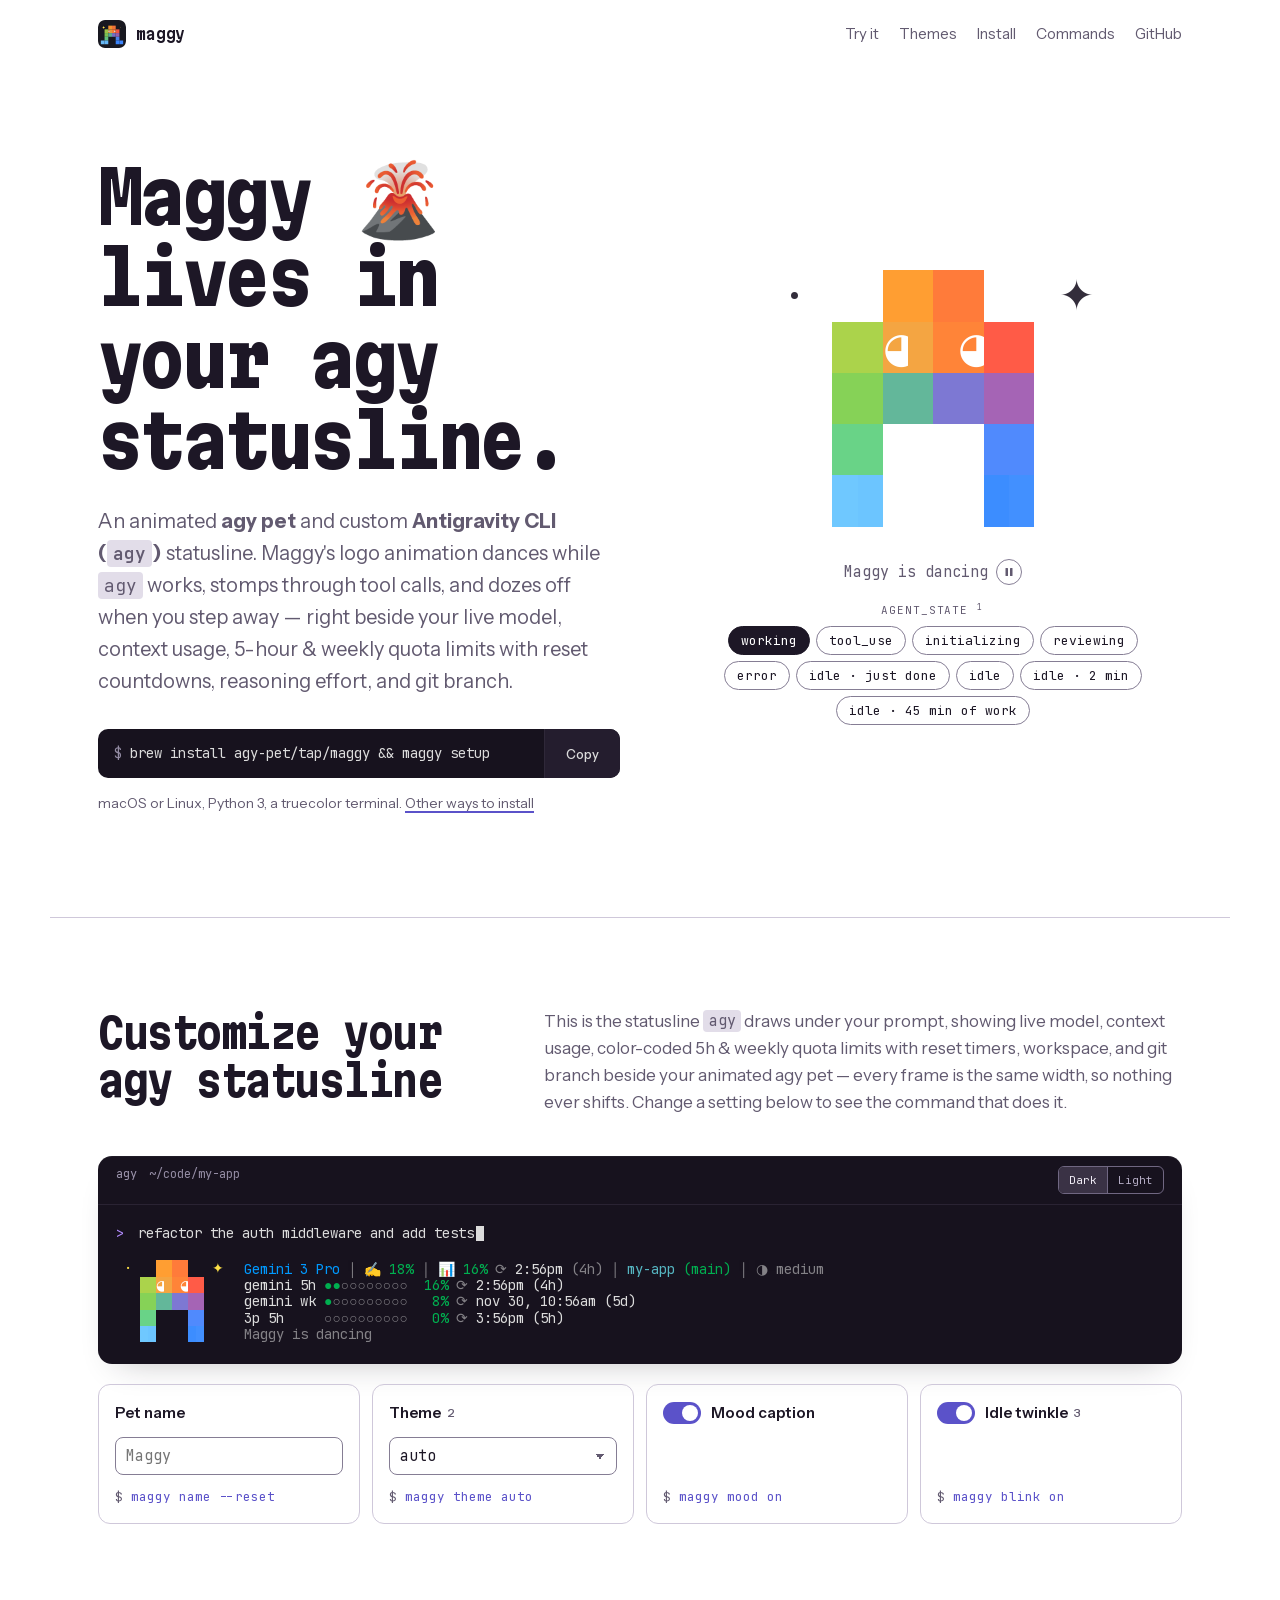
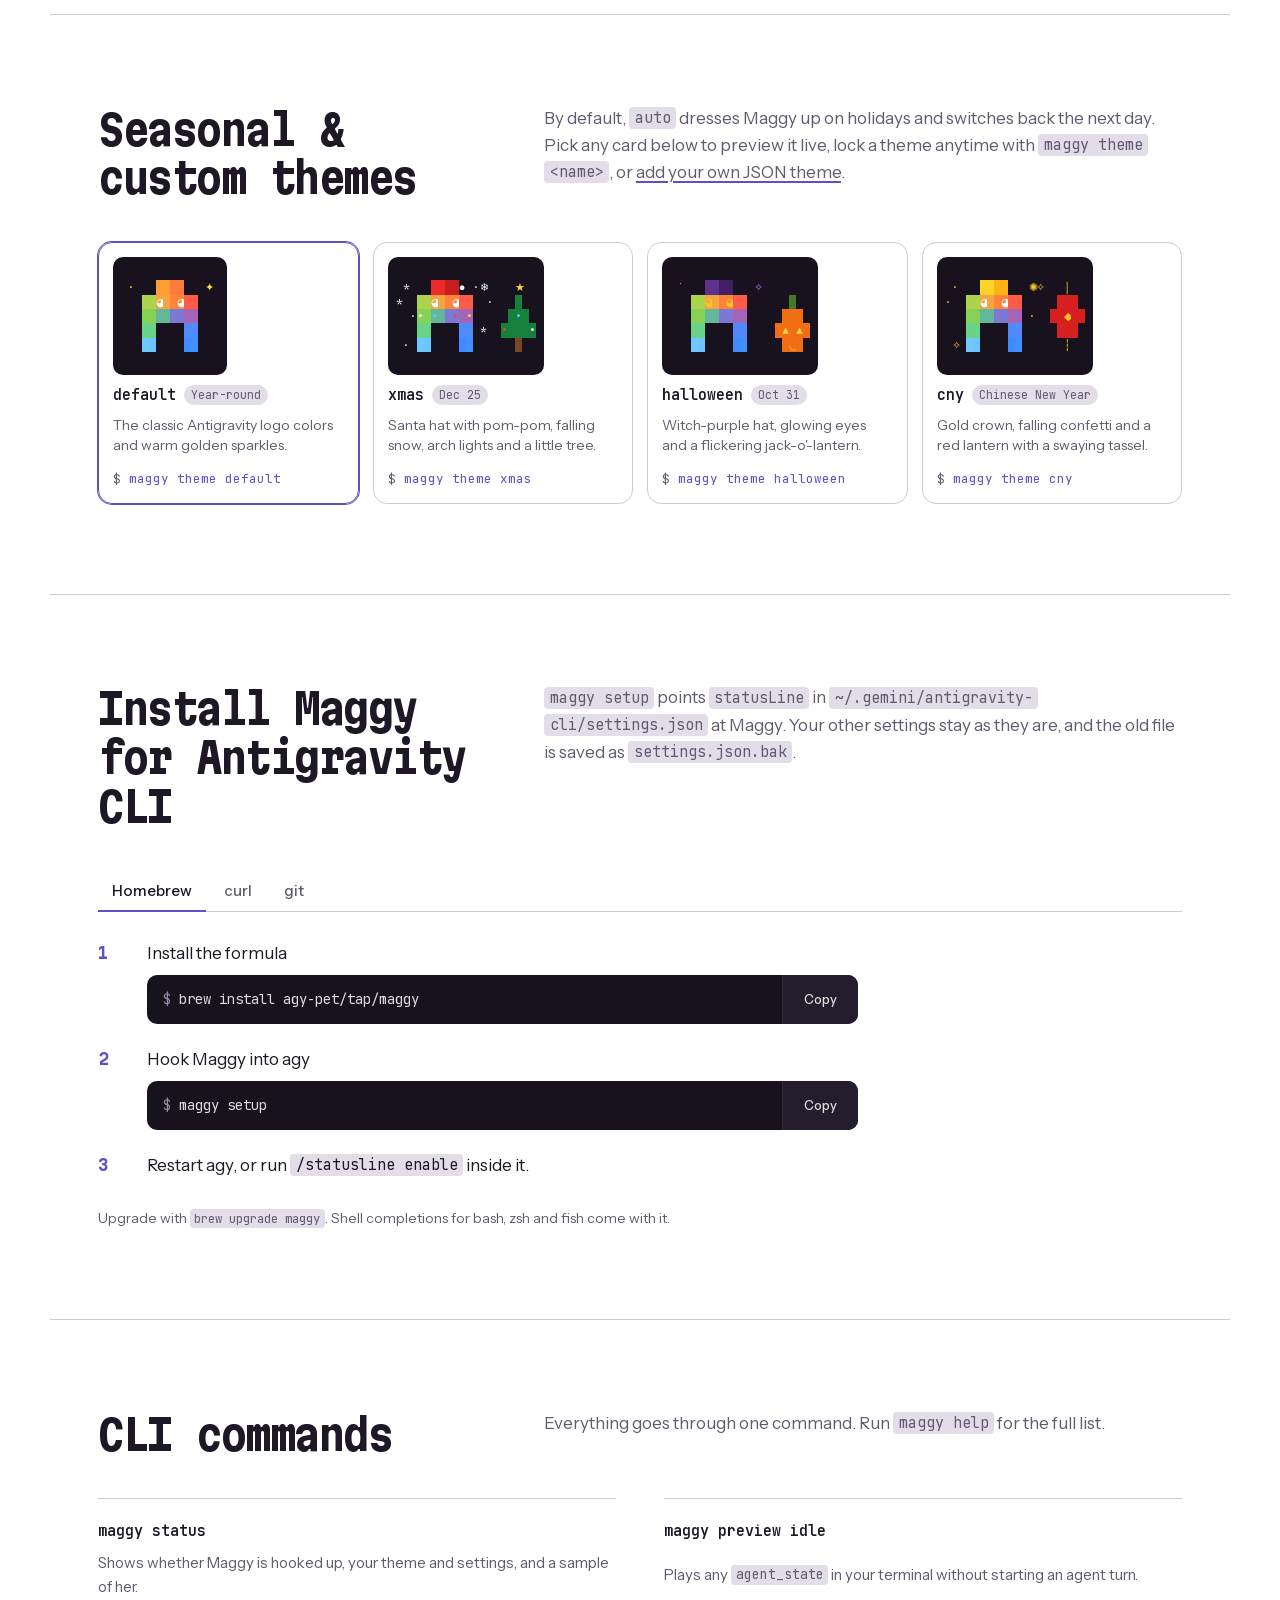
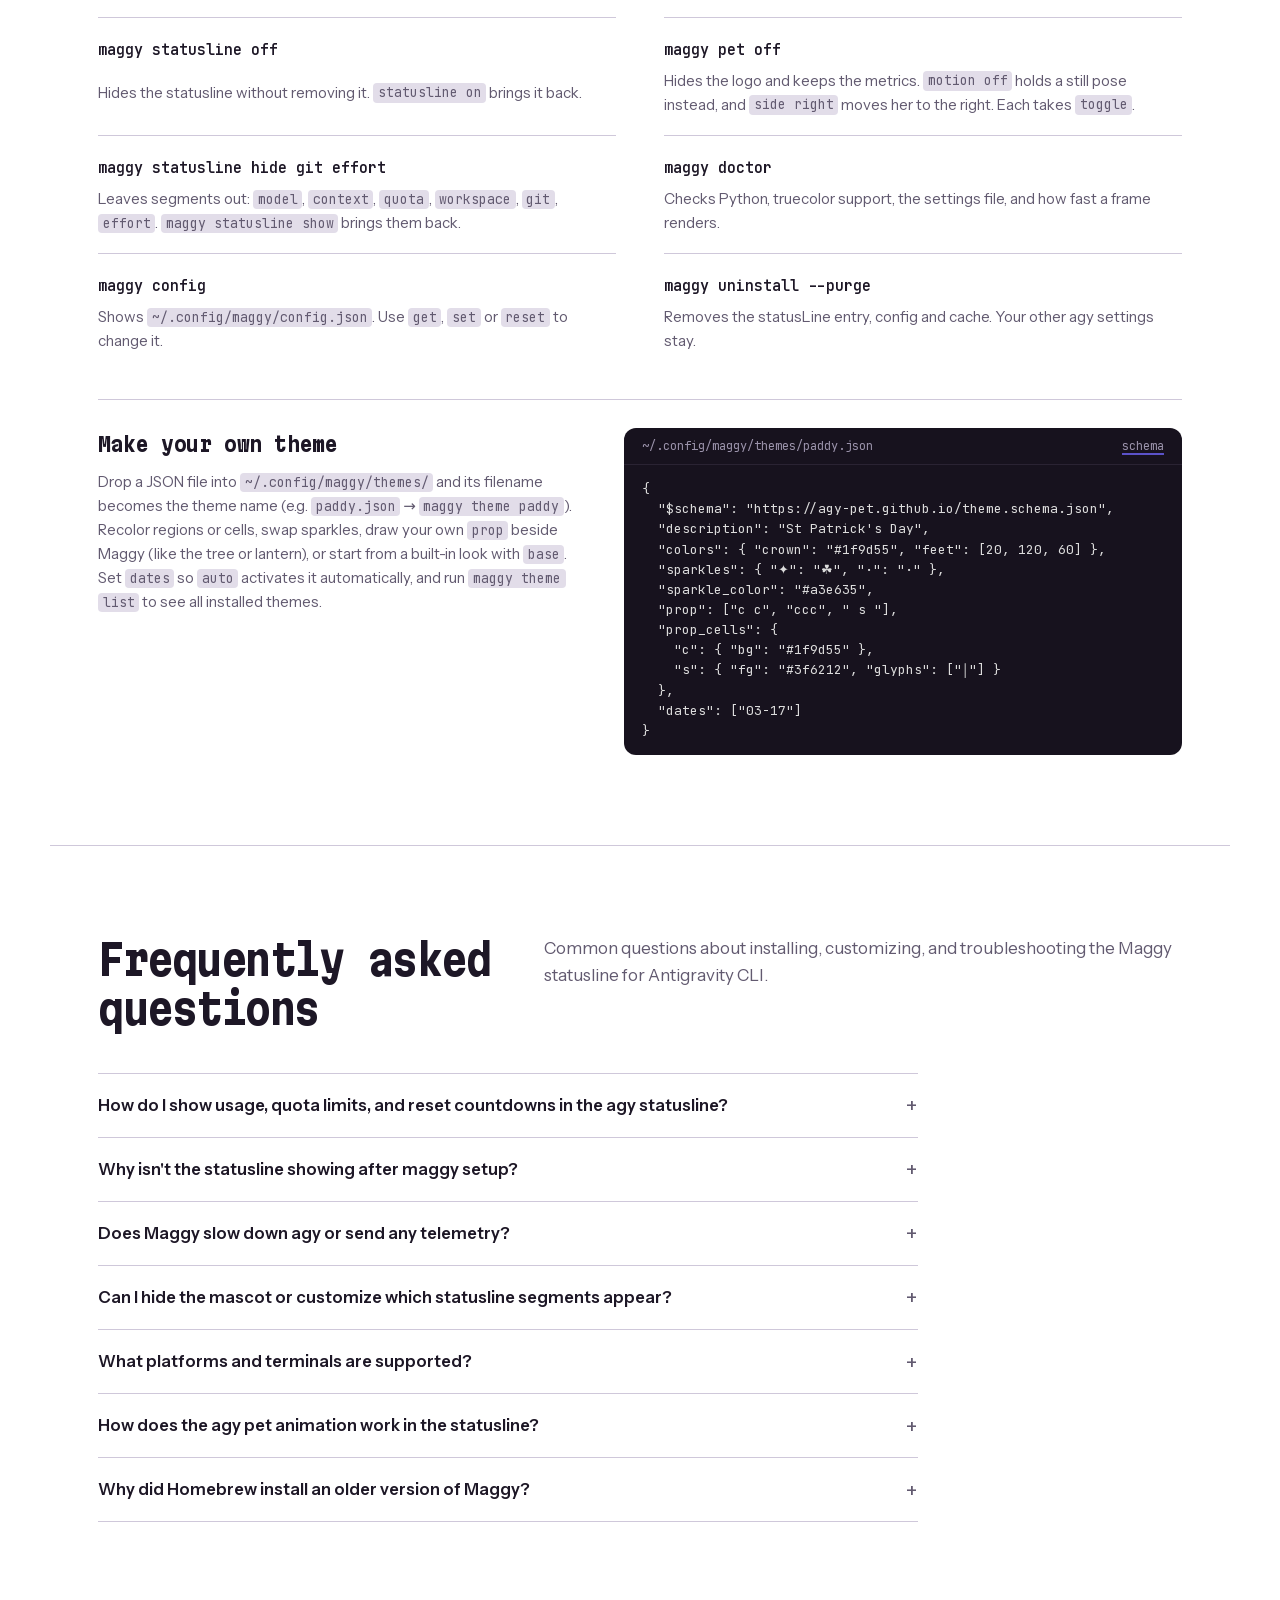
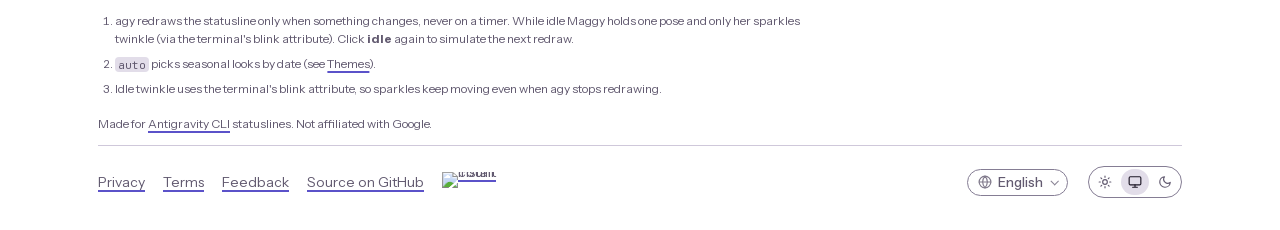
==== commit 51b38c55: "deploy: agy-pet/maggy@821e8c2" ====
--- a/index.html
+++ b/index.html
@@ -74,7 +74,7 @@
         "screenshot": "https://agy-pet.github.io/social-preview.png",
         "applicationCategory": "DeveloperApplication",
         "operatingSystem": "macOS, Linux",
-        "softwareVersion": "0.8.5",
+        "softwareVersion": "0.8.6",
         "author": {
           "@type": "Organization",
           "name": "agy-pet",
@@ -151,6 +151,14 @@
             "acceptedAnswer": {
               "@type": "Answer",
               "text": "Maggy renders the Antigravity logo with expressive eyes directly in your terminal and steps through state-aware animations driven by agent_state — dancing while working, stomping during tool_use, leaning while reviewing, twinkling while idle, and dozing after 2 minutes. Preview any animation anytime with maggy preview working, or freeze it with maggy motion off."
+            }
+          },
+          {
+            "@type": "Question",
+            "name": "Why did Homebrew install an older version of Maggy?",
+            "acceptedAnswer": {
+              "@type": "Answer",
+              "text": "Uninstalling Maggy leaves its Homebrew tap on disk. If the local tap is out of date, a reinstall can select an older release. Run this command to refresh just the Maggy tap and install its latest version. Check the result with maggy --version."
             }
           }
         ]
@@ -477,6 +485,11 @@
           <summary data-i18n="faq.q6">How does the agy pet animation work in the statusline?</summary>
           <p data-i18n-html="faq.a6">Maggy renders the Antigravity logo with expressive eyes directly in your terminal and steps through state-aware animations driven by <code>agent_state</code> — dancing while <code>working</code>, stomping during <code>tool_use</code>, leaning while <code>reviewing</code>, twinkling while <code>idle</code>, and dozing after 2 minutes. Preview any animation anytime with <code>maggy preview working</code>, or freeze it with <code>maggy motion off</code>.</p>
         </details>
+        <details>
+          <summary data-i18n="faq.q7">Why did Homebrew install an older version of Maggy?</summary>
+          <p data-i18n-html="faq.a7">Uninstalling Maggy leaves its Homebrew tap on disk. If the local tap is out of date, a reinstall can select an older release. Run this command to refresh just the Maggy tap and install its latest version. Check the result with <code>maggy --version</code>.</p>
+          <div class="cmd-box"><code id="faq-brew-refresh">HOMEBREW_NO_AUTO_UPDATE=1 brew tap agy-pet/tap &amp;&amp; git -C "$(brew --repo agy-pet/tap)" pull --ff-only &amp;&amp; HOMEBREW_NO_AUTO_UPDATE=1 brew install agy-pet/tap/maggy &amp;&amp; maggy setup</code><button type="button" class="copy" data-copy="faq-brew-refresh" aria-describedby="faq-brew-refresh" data-i18n="copy.idle">Copy</button></div>
+        </details>
       </div>
     </section>
   </main>
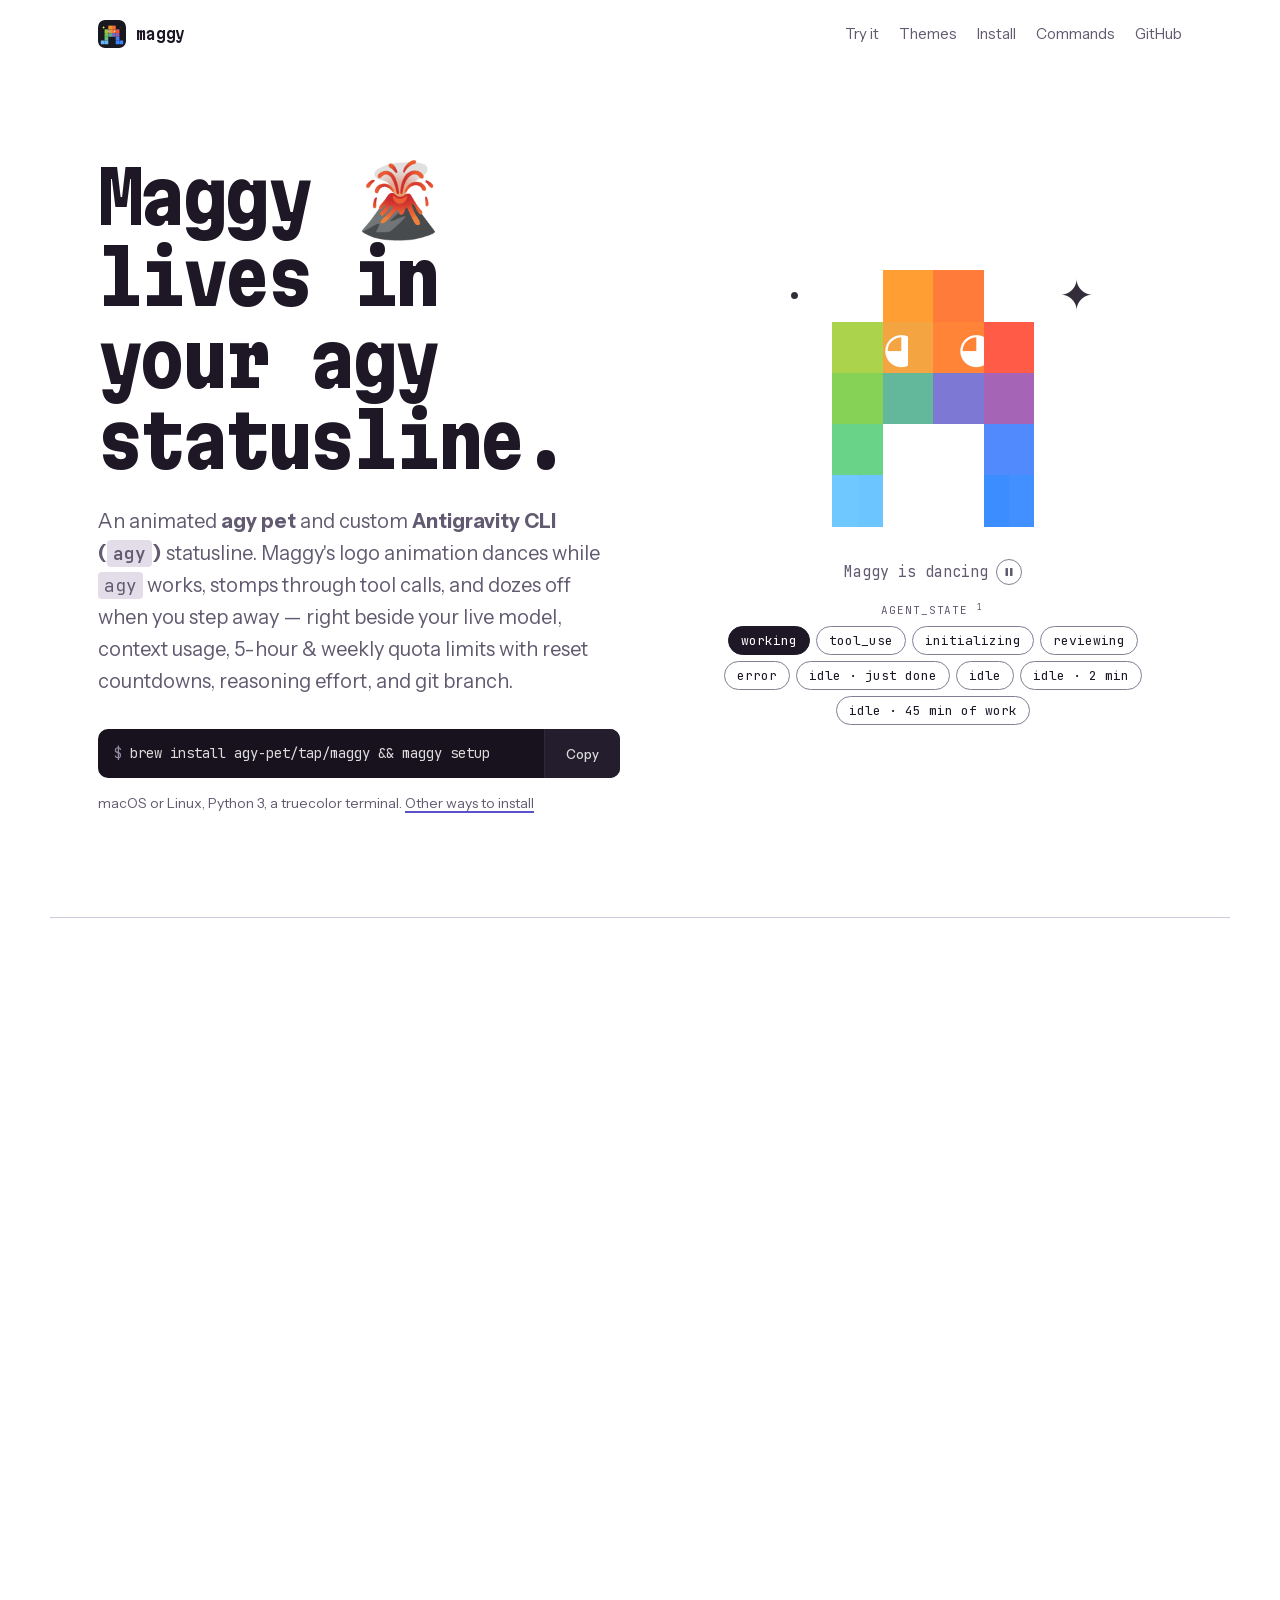
==== commit 8e971dcb: "deploy: agy-pet/maggy@d3deb43" ====
--- a/index.html
+++ b/index.html
@@ -74,7 +74,7 @@
         "screenshot": "https://agy-pet.github.io/social-preview.png",
         "applicationCategory": "DeveloperApplication",
         "operatingSystem": "macOS, Linux",
-        "softwareVersion": "0.8.6",
+        "softwareVersion": "0.8.7",
         "author": {
           "@type": "Organization",
           "name": "agy-pet",
@@ -427,7 +427,7 @@
         <div><dt><code>maggy pet off</code></dt><dd data-i18n-html="commands.pet">Hides the logo and keeps the metrics. <code>motion off</code> holds a still pose instead, and <code>side right</code> moves her to the right. Each takes <code>toggle</code>.</dd></div>
         <div><dt><code>maggy statusline hide git effort</code></dt><dd data-i18n-html="commands.hide">Leaves segments out: <code>model</code>, <code>context</code>, <code>quota</code>, <code>workspace</code>, <code>git</code>, <code>effort</code>. <code>maggy statusline show</code> brings them back.</dd></div>
         <div><dt><code>maggy doctor</code></dt><dd data-i18n="commands.doctor">Checks Python, truecolor support, the settings file, and how fast a frame renders.</dd></div>
-        <div><dt><code>maggy config</code></dt><dd data-i18n-html="commands.config">Shows <code>~/.config/maggy/config.json</code>. Use <code>get</code>, <code>set</code> or <code>reset</code> to change it.</dd></div>
+        <div><dt><code>maggy theme list</code></dt><dd data-i18n-html="commands.theme">Lists every theme, yours included. <code>maggy theme xmas</code> switches to one, and <code>maggy theme auto</code> goes back to dressing up on holidays.</dd></div>
         <div><dt><code>maggy uninstall --purge</code></dt><dd data-i18n="commands.uninstall">Removes the statusLine entry, config and cache. Your other agy settings stay.</dd></div>
       </dl>
 
--- a/style.css
+++ b/style.css
@@ -1 +1 @@
-:root{--ash: #ffffff;--pumice: #e2dde9;--ink: #1d1726;--muted: #625a70;--accent: #5b52c9;--on-accent: #ffffff;--obsidian: #17121e;--obsidian-2: #241d2e;--term-text: #dcdcdc;--t-blue: rgb(0, 153, 255);--t-green: rgb(0, 175, 80);--t-cyan: rgb(86, 182, 194);--line: #cfc8da;--control-border: #857d94;--display: "Martian Mono", ui-monospace, monospace;--body: "Instrument Sans", system-ui, -apple-system, "Segoe UI", sans-serif;--mono: "JetBrains Mono", ui-monospace, SFMono-Regular, Menlo, monospace;--gutter: clamp(16px, 4vw, 48px);--maxw: 1180px;color-scheme:light}@media (prefers-color-scheme: dark){:root:not([data-theme=light]){--ash: #141019;--pumice: #1f1927;--ink: #ece7f2;--muted: #a59db3;--accent: #a59cf5;--on-accent: #141019;--obsidian: #0c0910;--obsidian-2: #1b1522;--line: #2f2839;--control-border: #6d647d;color-scheme:dark}}:root[data-theme=dark]{--ash: #141019;--pumice: #1f1927;--ink: #ece7f2;--muted: #a59db3;--accent: #a59cf5;--on-accent: #141019;--obsidian: #0c0910;--obsidian-2: #1b1522;--line: #2f2839;--control-border: #6d647d;color-scheme:dark}*,*:before,*:after{box-sizing:border-box}html{scroll-behavior:smooth}@media (prefers-reduced-motion: reduce){html{scroll-behavior:auto}*,*:before,*:after{transition-duration:.01ms!important}}body{margin:0;background:var(--ash);color:var(--ink);font:400 17px/1.6 var(--body);-webkit-font-smoothing:antialiased;overflow-x:clip}main:focus{outline:none}a{color:inherit;text-decoration-color:var(--accent);text-underline-offset:3px;text-decoration-thickness:1.5px}a:hover{color:var(--accent)}:focus-visible{outline:2px solid var(--accent);outline-offset:3px;border-radius:4px}code{font-family:var(--mono);font-size:.88em}p code,li code,dd code{background:var(--pumice);padding:.1em .35em;border-radius:4px;-webkit-box-decoration-break:clone;box-decoration-break:clone}.skip{position:absolute;left:-9999px;top:8px;background:var(--ink);color:var(--ash);padding:10px 14px;border-radius:6px;text-decoration:none;font-weight:600;z-index:50}.skip:focus{left:8px;outline:2px solid var(--accent);outline-offset:2px}.nowrap{white-space:nowrap}.top{max-width:var(--maxw);margin:0 auto;padding:20px var(--gutter);display:flex;align-items:center;justify-content:space-between;gap:16px;flex-wrap:wrap}.wordmark{display:inline-flex;align-items:center;gap:10px;font:600 15px/1 var(--display);font-stretch:87.5%;text-decoration:none;letter-spacing:-.01em}.wordmark-logo{display:block;width:28px;height:28px;border-radius:7px;flex:none}.top-right{display:flex;align-items:center;gap:20px;flex-wrap:wrap}.top nav{display:flex;gap:20px;flex-wrap:wrap;font-size:15px}.top nav a{text-decoration:none;color:var(--muted)}.top nav a:hover{color:var(--ink)}.sr-only{position:absolute;width:1px;height:1px;padding:0;margin:-1px;overflow:hidden;clip:rect(0,0,0,0);white-space:nowrap;border:0}.lang-picker{position:relative;display:inline-block}.lang-picker>summary{list-style:none;display:inline-flex;align-items:center;gap:6px;padding:5px 10px;border:1px solid var(--control-border);border-radius:999px;color:var(--muted);background:transparent;font:500 13px/1.2 var(--body);cursor:pointer;transition:border-color .15s,color .15s}.lang-picker>summary::-webkit-details-marker{display:none}.lang-picker>summary:after{content:"";width:6px;height:6px;margin-left:2px;border-right:1.5px solid currentColor;border-bottom:1.5px solid currentColor;transform:rotate(45deg) translateY(-1px);opacity:.75}.lang-picker[open]>summary:after{transform:rotate(-135deg) translateY(-1px)}.lang-picker>summary:hover,.lang-picker[open]>summary{border-color:var(--ink);color:var(--ink)}.lang-icon{flex:none;opacity:.8}.lang-menu{position:absolute;right:0;bottom:calc(100% + 6px);z-index:30;list-style:none;margin:0;padding:6px;min-width:148px;background:var(--ash);border:1px solid var(--line);border-radius:12px;box-shadow:0 12px 28px #00000029;display:grid;gap:2px}.lang-picker--start .lang-menu{left:0;right:auto}.lang-menu a{display:block;padding:6px 10px;border-radius:7px;text-decoration:none;font:500 13px/1.3 var(--body);color:var(--muted);white-space:nowrap}.lang-menu a:hover{background:var(--pumice);color:var(--ink)}.lang-menu a[aria-current=page]{background:var(--pumice);color:var(--ink);font-weight:600}.appearance{display:inline-flex;align-items:center;gap:2px;padding:2px;border:1px solid var(--control-border);border-radius:999px}.appearance button{appearance:none;display:grid;place-items:center;width:28px;height:26px;padding:0;border:0;border-radius:999px;background:transparent;color:var(--muted);cursor:pointer;transition:background .15s,color .15s}.appearance button:hover{color:var(--ink)}.appearance button[aria-pressed=true]{background:var(--pumice);color:var(--ink)}.appearance button:focus-visible{outline-offset:1px}@media (prefers-reduced-motion: reduce){.appearance button{transition:none}}:root:lang(zh-CN){--body: "Instrument Sans", "Noto Sans SC", "PingFang SC", "Hiragino Sans GB", "Microsoft YaHei", "Source Han Sans SC", system-ui, sans-serif}:root:lang(zh-TW){--body: "Instrument Sans", "Noto Sans TC", "PingFang TC", "Hiragino Sans CNS", "Microsoft JhengHei", "Source Han Sans TC", system-ui, sans-serif}:root:lang(ja){--body: "Instrument Sans", "Noto Sans JP", "Hiragino Sans", "Hiragino Kaku Gothic ProN", "BIZ UDPGothic", "Yu Gothic", "Meiryo", system-ui, sans-serif}:root:lang(ko){--body: "Instrument Sans", "Noto Sans KR", "Apple SD Gothic Neo", "Malgun Gothic", system-ui, sans-serif}:is(:lang(zh-CN),:lang(zh-TW),:lang(ja),:lang(ko)) body{line-height:1.75}:is(:lang(zh-CN),:lang(zh-TW),:lang(ja)) body{line-break:strict;text-autospace:normal}:lang(ko) body{word-break:keep-all;overflow-wrap:break-word}:is(:lang(zh-CN),:lang(zh-TW),:lang(ja),:lang(ko)) h1{font-family:var(--body);font-weight:700;font-stretch:normal;letter-spacing:-.02em;line-height:1.18;font-size:clamp(34px,5.2vw,64px)}:is(:lang(zh-CN),:lang(zh-TW),:lang(ja),:lang(ko)) .hero-copy h1{font-size:min(clamp(34px,5.2vw,64px),100cqi / 9)}:is(:lang(zh-CN),:lang(zh-TW),:lang(ja),:lang(ko)) h2{font-family:var(--body);font-weight:700;font-stretch:normal;letter-spacing:-.015em;line-height:1.24;font-size:clamp(26px,3.2vw,38px)}:lang(ja) :is(h1,h2,.theme-custom h3){font-feature-settings:"palt" 1;word-break:auto-phrase}.hero{max-width:var(--maxw);margin:0 auto;padding:clamp(32px,7vw,88px) var(--gutter) clamp(48px,8vw,104px);display:grid;grid-template-columns:minmax(0,1.05fr) minmax(0,1fr);gap:clamp(32px,5vw,72px);align-items:center}.hero-copy{container-type:inline-size;min-width:0}h1,h2{font-family:var(--display);font-stretch:81%;letter-spacing:-.035em;margin:0}h1{--h1-fit: 12;font-weight:760;font-size:clamp(38px,6.2vw,76px);line-height:1.12;overflow-wrap:break-word;text-wrap:balance}.hero-copy h1{font-size:min(clamp(38px,6.2vw,76px),100cqi / (var(--h1-fit) * .6))}h2{font-weight:700;font-size:clamp(28px,3.6vw,42px);line-height:1.16}.lede{font-size:clamp(17px,1.6vw,20px);color:var(--muted);max-width:34em;margin:24px 0 32px}.hint{font-size:14px;color:var(--muted);margin:14px 0 0}.cmd-box{display:flex;align-items:stretch;background:var(--obsidian);color:var(--term-text);border-radius:10px;overflow:hidden;max-width:100%}.cmd-box code{flex:1;min-width:0;padding:14px 16px;background:transparent;border-radius:0;font-size:14px;line-height:1.5;overflow-wrap:anywhere}.cmd-box code:before{content:"$ ";color:#948ca4}.copy{flex:none;border:0;border-left:1px solid #2f2839;background:var(--obsidian-2);color:var(--term-text);font:500 13px var(--body);padding:0 16px;cursor:pointer;min-width:76px}.copy:hover{background:#2f2639;color:#fff}.copy:focus-visible{outline-offset:-3px}.stage,.sprite-figure{margin:0;display:flex;flex-direction:column;align-items:center;gap:20px}.sprite{font-family:var(--mono);font-size:clamp(22px,3.6vw,42px);line-height:1;min-height:7em;user-select:none;padding:.6em 0 .3em}.sprite .row,.term-body .row{display:flex;white-space:pre}.px{display:inline-block;width:1ch;height:2.05ch;text-align:center;line-height:2.05ch;overflow:visible}.sprite .px{width:.6em;height:1.22em;line-height:1.22em;font-size:1em}.sprite .px:not([style*=background]){color:var(--ink)!important;opacity:.9}.sprite.xmas .px:not([style*=background]){color:#6aa5d8!important}.blink{animation:blink 1.1s steps(1,end) infinite}@keyframes blink{50%{opacity:0}}@media (prefers-reduced-motion: reduce){.blink{animation:none}}.motion-paused .blink,.motion-paused .cursor{animation:none}.stage figcaption,.mood-bar{display:inline-flex;align-items:center;gap:8px;font-family:var(--mono);font-size:15px;color:var(--muted);min-height:1.6em}.motion-toggle{appearance:none;display:inline-grid;place-items:center;width:26px;height:26px;padding:0;border:1px solid var(--control-border);border-radius:999px;background:transparent;color:var(--muted);cursor:pointer;flex:none;transition:border-color .15s,color .15s,background .15s}.motion-toggle:hover{border-color:var(--ink);color:var(--ink)}.motion-toggle .icon-play{display:none}.motion-toggle[aria-pressed=true]{background:var(--pumice);color:var(--ink)}.motion-toggle[aria-pressed=true] .icon-pause{display:none}.motion-toggle[aria-pressed=true] .icon-play{display:block}.states{display:flex;flex-wrap:wrap;justify-content:center;gap:6px;max-width:440px}.states-label{width:100%;text-align:center;font:500 11px/1 var(--mono);letter-spacing:.08em;text-transform:uppercase;color:var(--muted);margin-bottom:4px}.states button{font:400 13px/1 var(--mono);color:var(--ink);background:transparent;border:1px solid var(--control-border);border-radius:999px;padding:7px 12px;cursor:pointer}.states button:hover{border-color:var(--ink)}.states button[aria-pressed=true]{background:var(--ink);color:var(--ash);border-color:var(--ink)}section,.theme-custom{scroll-margin-top:24px}.try,.themes,.install,.commands,.faq{max-width:var(--maxw);margin:0 auto;padding:clamp(48px,7vw,96px) var(--gutter);border-top:1px solid var(--line)}.try,.themes{content-visibility:auto;contain-intrinsic-size:auto 900px}.section-head{display:grid;grid-template-columns:minmax(0,1fr) minmax(0,1.6fr);gap:16px 48px;align-items:start;margin-bottom:40px}.section-head p{margin:0;color:var(--muted);max-width:40em}.terminal{background:var(--obsidian);color:var(--term-text);border-radius:14px;overflow:hidden;box-shadow:0 1px #ffffff0a inset,0 16px 32px -20px #1d17264d}.term-bar{display:flex;gap:12px;padding:10px 18px;font:500 12px var(--mono);color:#9b93ab;border-bottom:1px solid #2a2333}.dim-text{color:#948ca4}.schema-link{margin-left:auto;color:inherit;text-underline-offset:3px}.schema-link:hover{color:#b48cff}.term-prompt{padding:18px 18px 6px;font:14px/1.5 var(--mono)}.caret{color:#b48cff;margin-right:6px}.cursor{display:inline-block;width:.6em;height:1.1em;vertical-align:-.2em;background:#dcdcdc;margin-left:2px;animation:blink 1.1s steps(1,end) infinite}@media (prefers-reduced-motion: reduce){.cursor{animation:none}}.term-body{font:14px/1 var(--mono);min-height:calc(10.25ch + 32px);padding:10px 18px 22px;overflow-x:auto}.term-body .rt{white-space:pre}.term-body .row{align-items:center;min-height:2.05ch;white-space:pre}.term-body .dim{opacity:.55}.term-bg{margin-left:auto;display:inline-flex;border:1px solid #706782;border-radius:6px;overflow:hidden}.term-bg button{font:500 11px var(--mono);color:#b6aec6;background:transparent;border:0;min-height:26px;padding:3px 10px;cursor:pointer}.term-bg button+button{border-left:1px solid #706782}.term-bg button[aria-pressed=true]{background:#3a3245;color:#f2eef7}.term-bg button:focus-visible{outline:2px solid var(--accent);outline-offset:-2px}.terminal.light{--term-text: #1f1f1f;--t-blue: #006bc2;--t-green: #007d39;--t-cyan: #147482;background:#fff;border:1px solid var(--line);box-shadow:0 16px 32px -20px #1d17262e}.terminal.light .term-bar{color:#5c5668;border-bottom-color:#e6e2ec;background:#f6f5f8}.terminal.light .dim-text{color:#615b6e}.terminal.light .caret{color:#5b52c9}.terminal.light .cursor{background:#1f1f1f}.terminal.light .term-bg{border-color:#857d94}.terminal.light .term-bg button{color:#5c5668}.terminal.light .term-bg button+button{border-left-color:#857d94}.terminal.light .term-bg button[aria-pressed=true]{background:#1f1f1f;color:#fff}.terminal.light .term-body .dim{opacity:.68}.controls{display:grid;grid-template-columns:repeat(4,minmax(0,1fr));gap:12px;margin-top:20px}.control{margin:0;border:1px solid var(--line);border-radius:12px;padding:16px;display:flex;flex-direction:column;gap:12px;min-width:0}.control>label:not(.switch),.control-label>label:not(.switch),.control legend{font-weight:600;font-size:15px;padding:0}.control-label{display:flex;align-items:center;gap:2px;flex-wrap:wrap}.control legend{float:left;width:100%;margin-bottom:12px}.control legend+*{clear:both}.control>code{margin-top:auto;font-size:12.5px;color:var(--accent);overflow-wrap:anywhere}.control>code:before{content:"$ ";color:var(--muted)}.control input[type=text],.control select{font:400 15px var(--mono);color:var(--ink);background-color:var(--ash);border:1px solid var(--control-border);border-radius:8px;padding:8px 10px;width:100%}.control input[type=text]:focus-visible,.control select:focus-visible{outline-offset:0}.control select{appearance:none;-webkit-appearance:none;padding-right:32px;cursor:pointer;background-image:linear-gradient(45deg,transparent 50%,var(--muted) 50%),linear-gradient(135deg,var(--muted) 50%,transparent 50%);background-position:calc(100% - 16px) 52%,calc(100% - 11px) 52%;background-size:5px 5px,5px 5px;background-repeat:no-repeat;transition:border-color .15s}.control select:hover{border-color:var(--ink)}.control select option{background:var(--ash);color:var(--ink)}.switch{display:flex;align-items:center;gap:10px;font-weight:600;font-size:15px;cursor:pointer}.switch input{appearance:none;flex:none;width:38px;height:22px;border-radius:999px;background:var(--control-border);position:relative;margin:0;cursor:pointer;transition:background .15s}.switch input:after{content:"";position:absolute;top:3px;left:3px;width:16px;height:16px;border-radius:50%;background:#fff;transition:transform .15s}.switch input:checked{background:var(--accent)}.switch input:checked:after{transform:translate(16px)}@media (prefers-reduced-motion: reduce){.switch input,.switch input:after{transition:none}}.note{font-size:14px;color:var(--muted);margin:20px 0 0;max-width:52em}.fn-ref{font-size:.72em;line-height:0;vertical-align:super;margin-left:1px;font-weight:500;letter-spacing:0}.fn-ref a{text-decoration:none;color:var(--muted);padding:2px 3px;transition:color .15s}.fn-ref a:hover{color:var(--accent);text-decoration:underline}.theme-grid{display:grid;grid-template-columns:repeat(4,minmax(0,1fr));gap:14px}.theme-card{appearance:none;font:inherit;color:inherit;text-align:left;background:transparent;border:1px solid var(--line);border-radius:14px;padding:14px;display:flex;flex-direction:column;gap:10px;cursor:pointer;min-width:0;transition:border-color .15s,box-shadow .15s}.theme-card:hover{border-color:var(--ink)}.theme-card[aria-pressed=true]{border-color:var(--accent);box-shadow:0 0 0 1px var(--accent)}.theme-preview{background:var(--obsidian);border-radius:10px;padding:14px 8px;display:flex;align-items:center;justify-content:center;min-height:118px;overflow:hidden}.theme-sprite{font-family:var(--mono);font-size:11px;line-height:1;user-select:none}.theme-sprite .row{display:flex;white-space:pre}.theme-meta{display:flex;align-items:center;justify-content:space-between;gap:8px;flex-wrap:wrap}.theme-name{font:600 15px/1.2 var(--mono);color:var(--ink)}.theme-date{font:500 11.5px/1.2 var(--mono);color:var(--muted);background:var(--pumice);padding:3px 7px;border-radius:999px}.theme-desc{margin:0;font-size:14px;line-height:1.45;color:var(--muted)}.theme-cmd{margin-top:auto;padding-top:4px;font-size:12.5px;color:var(--accent);overflow-wrap:anywhere}.theme-cmd:before{content:"$ ";color:var(--muted)}.theme-custom{margin-top:28px;padding-top:28px;border-top:1px solid var(--line);display:grid;grid-template-columns:minmax(0,1fr) minmax(0,1.15fr);gap:20px 40px;align-items:start}.theme-custom h3{font-family:var(--display);font-stretch:85%;font-weight:700;font-size:20px;letter-spacing:-.02em;margin:0 0 10px}:is(:lang(zh-CN),:lang(zh-TW),:lang(ja),:lang(ko)) .theme-custom h3{font-family:var(--body);font-weight:700;font-stretch:normal;letter-spacing:-.01em}.theme-custom p{margin:0;font-size:15px;color:var(--muted)}.theme-json-wrap{background:var(--obsidian);color:var(--term-text);border-radius:12px;overflow:hidden}.theme-json{margin:0;padding:14px 18px;font:13px/1.55 var(--mono);overflow-x:auto}.theme-json code{background:transparent;padding:0;font-size:inherit}.tabs{display:flex;gap:4px;border-bottom:1px solid var(--line);margin-bottom:28px}.tabs [role=tab]{font:500 15px var(--body);color:var(--muted);background:none;border:0;border-bottom:2px solid transparent;margin-bottom:-1px;padding:10px 14px;cursor:pointer}.tabs [role=tab][aria-selected=true]{color:var(--ink);border-bottom-color:var(--accent)}.steps{list-style:none;counter-reset:step;padding:0;margin:0;display:grid;gap:22px;max-width:760px}.steps li{counter-increment:step;display:grid;grid-template-columns:2.2em minmax(0,1fr);gap:8px 12px;align-items:baseline}.steps li:before{content:counter(step);font:700 15px/1 var(--display);color:var(--accent);grid-row:span 2}.steps .cmd-box{grid-column:2}.cmd-list{margin:0;display:grid;grid-template-columns:repeat(2,minmax(0,1fr));gap:0 48px}.cmd-list>div{padding:18px 0;border-top:1px solid var(--line);display:grid;gap:6px}.cmd-list dt code{font-size:15px;font-weight:600}.cmd-list dd{margin:0;color:var(--muted);font-size:15px}.faq-list{max-width:820px;border-bottom:1px solid var(--line)}.faq-list details{border-top:1px solid var(--line)}.faq-list summary{list-style:none;display:flex;align-items:center;justify-content:space-between;gap:16px;padding:20px 0;font:600 16.5px/1.4 var(--body);color:var(--ink);cursor:pointer}.faq-list summary::-webkit-details-marker{display:none}.faq-list summary:after{content:"+";flex:none;font:400 20px/1 var(--mono);color:var(--muted);transition:transform .15s,color .15s}.faq-list details[open] summary:after{content:"\2212";color:var(--accent)}.faq-list summary:hover{color:var(--accent)}.faq-list details p{margin:0 0 20px;color:var(--muted);font-size:15.5px;line-height:1.65;max-width:68ch}.foot{max-width:var(--maxw);margin:0 auto;padding:0 var(--gutter) 32px;font-size:14px;color:var(--muted)}.foot p{margin:0}.footnotes{list-style:decimal;margin:0 0 16px;padding:0 0 0 1.4em;font-size:12px;line-height:1.55;color:var(--muted)}.footnotes li{scroll-margin-top:24px;max-width:78ch;transition:color .15s}.footnotes li+li{margin-top:6px}.footnotes li:target{color:var(--ink);font-weight:500}.footnotes a{color:inherit}.footnotes code{font-size:.92em;padding:.05em .3em}.foot-end{display:flex;align-items:center;gap:12px 20px;flex-wrap:wrap;padding-top:20px;border-top:1px solid var(--line)}.foot .foot-links{display:flex;align-items:center;gap:8px 18px;flex-wrap:wrap;margin-right:auto}.foot-links .installs{display:inline-flex;line-height:0}.foot-links .installs img{display:block;height:20px;width:auto}.foot .foot-note{margin:0 0 12px;font-size:12px;color:var(--muted)}.foot-note a{color:inherit}.foot-btn{appearance:none;background:none;border:0;padding:0;font:inherit;color:inherit;cursor:pointer;text-decoration:underline;text-decoration-color:var(--accent);text-underline-offset:3px;text-decoration-thickness:1.5px}.foot-btn:hover{color:var(--accent)}.consent{position:fixed;left:50%;bottom:18px;transform:translate(-50%);z-index:40;width:min(720px,calc(100% - 24px));background:var(--ash);color:var(--ink);border:1px solid var(--line);border-radius:12px;padding:14px 18px;box-shadow:0 10px 30px #00000029;display:flex;align-items:center;justify-content:space-between;gap:14px 20px;font-size:14px;line-height:1.45}.consent[hidden]{display:none}.consent-text{margin:0;color:var(--muted)}.consent-text a{color:var(--ink);white-space:nowrap}.consent-actions{display:flex;gap:8px;flex-shrink:0}.consent-btn{font:500 13.5px/1 var(--body);padding:9px 14px;border-radius:8px;border:1px solid var(--control-border);background:var(--pumice);color:var(--ink);cursor:pointer;white-space:nowrap}.consent-btn:hover{border-color:var(--accent)}.consent-accept{background:var(--accent);border-color:var(--accent);color:var(--on-accent)}.consent-accept:hover{filter:brightness(1.06)}.legal{max-width:780px;margin:0 auto;padding:clamp(32px,6vw,72px) var(--gutter) clamp(56px,8vw,96px)}.legal h1{font-size:clamp(32px,4.6vw,52px);line-height:1.15}.legal .legal-updated{font:400 13.5px/1.4 var(--mono);color:var(--muted);margin:16px 0 40px}.legal section{padding:24px 0;border-top:1px solid var(--line)}.legal h2{font-size:clamp(19px,2.2vw,24px);line-height:1.25;margin:0 0 12px}.legal p{margin:0 0 12px;color:var(--muted)}.legal p:last-child{margin-bottom:0}.legal ul{margin:8px 0 0;padding-left:20px;color:var(--muted)}.legal li{margin:6px 0}.legal strong{color:var(--ink)}.top nav a[aria-current=page]{color:var(--ink);font-weight:500}@media (max-width: 900px){.hero{grid-template-columns:1fr}.stage{order:-1}.section-head{grid-template-columns:1fr}.controls,.theme-grid{grid-template-columns:repeat(2,minmax(0,1fr))}.theme-custom{grid-template-columns:1fr}}@media (max-width: 560px){body{font-size:16px}.controls,.theme-grid,.cmd-list{grid-template-columns:1fr}.top nav{gap:14px}.term-body{font-size:12px}.consent{flex-direction:column;align-items:stretch;bottom:12px;padding:14px 16px}.consent-actions{justify-content:flex-end}}@media (forced-colors: active){.switch input{border:1px solid ButtonText;forced-color-adjust:none;background:Canvas}.switch input:after{background:ButtonText}.switch input:checked{background:Highlight;border-color:Highlight}.switch input:checked:after{background:HighlightText}.states button[aria-pressed=true],.term-bg button[aria-pressed=true],.appearance button[aria-pressed=true],.motion-toggle[aria-pressed=true]{outline:2px solid Highlight}.theme-card[aria-pressed=true]{border:2px solid Highlight}.tabs [role=tab][aria-selected=true]{border-bottom-color:Highlight}}
+:root{--ash: #ffffff;--pumice: #e2dde9;--ink: #1d1726;--muted: #625a70;--accent: #5b52c9;--on-accent: #ffffff;--obsidian: #17121e;--obsidian-2: #241d2e;--term-text: #dcdcdc;--t-blue: rgb(0, 153, 255);--t-green: rgb(0, 175, 80);--t-cyan: rgb(86, 182, 194);--line: #cfc8da;--control-border: #857d94;--display: "Martian Mono", ui-monospace, monospace;--body: "Instrument Sans", system-ui, -apple-system, "Segoe UI", sans-serif;--mono: "JetBrains Mono", ui-monospace, SFMono-Regular, Menlo, monospace;--gutter: clamp(16px, 4vw, 48px);--maxw: 1180px;color-scheme:light}@media (prefers-color-scheme: dark){:root:not([data-theme=light]){--ash: #141019;--pumice: #1f1927;--ink: #ece7f2;--muted: #a59db3;--accent: #a59cf5;--on-accent: #141019;--obsidian: #0c0910;--obsidian-2: #1b1522;--line: #2f2839;--control-border: #6d647d;color-scheme:dark}}:root[data-theme=dark]{--ash: #141019;--pumice: #1f1927;--ink: #ece7f2;--muted: #a59db3;--accent: #a59cf5;--on-accent: #141019;--obsidian: #0c0910;--obsidian-2: #1b1522;--line: #2f2839;--control-border: #6d647d;color-scheme:dark}*,*:before,*:after{box-sizing:border-box}html{scroll-behavior:smooth}@media (prefers-reduced-motion: reduce){html{scroll-behavior:auto}*,*:before,*:after{transition-duration:.01ms!important}}body{margin:0;background:var(--ash);color:var(--ink);font:400 17px/1.6 var(--body);-webkit-font-smoothing:antialiased;overflow-x:clip}main:focus{outline:none}a{color:inherit;text-decoration-color:var(--accent);text-underline-offset:3px;text-decoration-thickness:1.5px}a:hover{color:var(--accent)}:focus-visible{outline:2px solid var(--accent);outline-offset:3px;border-radius:4px}code{font-family:var(--mono);font-size:.88em}p code,li code,dd code{background:var(--pumice);padding:.1em .35em;border-radius:4px;-webkit-box-decoration-break:clone;box-decoration-break:clone}.skip{position:absolute;left:-9999px;top:8px;background:var(--ink);color:var(--ash);padding:10px 14px;border-radius:6px;text-decoration:none;font-weight:600;z-index:50}.skip:focus{left:8px;outline:2px solid var(--accent);outline-offset:2px}.nowrap{white-space:nowrap}.top{max-width:var(--maxw);margin:0 auto;padding:20px var(--gutter);display:flex;align-items:center;justify-content:space-between;gap:16px;flex-wrap:wrap}.wordmark{display:inline-flex;align-items:center;gap:10px;font:600 15px/1 var(--display);font-stretch:87.5%;text-decoration:none;letter-spacing:-.01em}.wordmark-logo{display:block;width:28px;height:28px;border-radius:7px;flex:none}.top-right{display:flex;align-items:center;gap:20px;flex-wrap:wrap}.top nav{display:flex;gap:20px;flex-wrap:wrap;font-size:15px}.top nav a{text-decoration:none;color:var(--muted)}.top nav a:hover{color:var(--ink)}.sr-only{position:absolute;width:1px;height:1px;padding:0;margin:-1px;overflow:hidden;clip:rect(0,0,0,0);white-space:nowrap;border:0}.lang-picker{position:relative;display:inline-block}.lang-picker>summary{list-style:none;display:inline-flex;align-items:center;gap:6px;padding:5px 10px;border:1px solid var(--control-border);border-radius:999px;color:var(--muted);background:transparent;font:500 13px/1.2 var(--body);cursor:pointer;transition:border-color .15s,color .15s}.lang-picker>summary::-webkit-details-marker{display:none}.lang-picker>summary:after{content:"";width:6px;height:6px;margin-left:2px;border-right:1.5px solid currentColor;border-bottom:1.5px solid currentColor;transform:rotate(45deg) translateY(-1px);opacity:.75}.lang-picker[open]>summary:after{transform:rotate(-135deg) translateY(-1px)}.lang-picker>summary:hover,.lang-picker[open]>summary{border-color:var(--ink);color:var(--ink)}.lang-icon{flex:none;opacity:.8}.lang-menu{position:absolute;right:0;bottom:calc(100% + 6px);z-index:30;list-style:none;margin:0;padding:6px;min-width:148px;background:var(--ash);border:1px solid var(--line);border-radius:12px;box-shadow:0 12px 28px #00000029;display:grid;gap:2px}.lang-picker--start .lang-menu{left:0;right:auto}.lang-menu a{display:block;padding:6px 10px;border-radius:7px;text-decoration:none;font:500 13px/1.3 var(--body);color:var(--muted);white-space:nowrap}.lang-menu a:hover{background:var(--pumice);color:var(--ink)}.lang-menu a[aria-current=page]{background:var(--pumice);color:var(--ink);font-weight:600}.appearance{display:inline-flex;align-items:center;gap:2px;padding:2px;border:1px solid var(--control-border);border-radius:999px}.appearance button{appearance:none;display:grid;place-items:center;width:28px;height:26px;padding:0;border:0;border-radius:999px;background:transparent;color:var(--muted);cursor:pointer;transition:background .15s,color .15s}.appearance button:hover{color:var(--ink)}.appearance button[aria-pressed=true]{background:var(--pumice);color:var(--ink)}.appearance button:focus-visible{outline-offset:1px}@media (prefers-reduced-motion: reduce){.appearance button{transition:none}}:root:lang(zh-CN){--cjk: "PingFang SC", "Hiragino Sans GB", "Microsoft YaHei", "Source Han Sans SC";--body: "Instrument Sans", var(--cjk), system-ui, sans-serif}:root:lang(zh-TW){--cjk: "PingFang TC", "Hiragino Sans CNS", "Microsoft JhengHei", "Source Han Sans TC";--body: "Instrument Sans", var(--cjk), system-ui, sans-serif}:root:lang(ja){--cjk: "Hiragino Sans", "Hiragino Kaku Gothic ProN", "BIZ UDPGothic", "Yu Gothic", "Meiryo";--body: "Instrument Sans", var(--cjk), system-ui, sans-serif}:root:lang(ko){--cjk: "Apple SD Gothic Neo", "Malgun Gothic";--body: "Instrument Sans", var(--cjk), system-ui, sans-serif}:is(:lang(zh-CN),:lang(zh-TW),:lang(ja),:lang(ko)) body{line-height:1.75}:is(:lang(zh-CN),:lang(zh-TW),:lang(ja)) body{line-break:strict;text-autospace:normal}:lang(ko) body{word-break:keep-all;overflow-wrap:break-word}:is(:lang(zh-CN),:lang(zh-TW),:lang(ja),:lang(ko)) h1{font-family:var(--body);font-weight:700;font-stretch:normal;letter-spacing:-.02em;line-height:1.18;font-size:clamp(34px,5.2vw,64px)}:is(:lang(zh-CN),:lang(zh-TW),:lang(ja),:lang(ko)) .hero-copy h1{font-size:min(clamp(34px,5.2vw,64px),100cqi / 9)}:is(:lang(zh-CN),:lang(zh-TW),:lang(ja),:lang(ko)) h2{font-family:var(--body);font-weight:700;font-stretch:normal;letter-spacing:-.015em;line-height:1.24;font-size:clamp(26px,3.2vw,38px)}:lang(ja) :is(h1,h2,.theme-custom h3){font-feature-settings:"palt" 1;word-break:auto-phrase}.hero{max-width:var(--maxw);margin:0 auto;padding:clamp(32px,7vw,88px) var(--gutter) clamp(48px,8vw,104px);display:grid;grid-template-columns:minmax(0,1.05fr) minmax(0,1fr);gap:clamp(32px,5vw,72px);align-items:center}.hero-copy{container-type:inline-size;min-width:0}h1,h2{font-family:var(--display);font-stretch:81%;letter-spacing:-.035em;margin:0}h1{--h1-fit: 12;font-weight:760;font-size:clamp(38px,6.2vw,76px);line-height:1.12;overflow-wrap:break-word;text-wrap:balance}.hero-copy h1{font-size:min(clamp(38px,6.2vw,76px),100cqi / (var(--h1-fit) * .6))}h2{font-weight:700;font-size:clamp(28px,3.6vw,42px);line-height:1.16}.lede{font-size:clamp(17px,1.6vw,20px);color:var(--muted);max-width:34em;margin:24px 0 32px}.hint{font-size:14px;color:var(--muted);margin:14px 0 0}.cmd-box{display:flex;align-items:stretch;background:var(--obsidian);color:var(--term-text);border-radius:10px;overflow:hidden;max-width:100%}.cmd-box code{flex:1;min-width:0;padding:14px 16px;background:transparent;border-radius:0;font-size:14px;line-height:1.5;overflow-wrap:anywhere}.cmd-box code:before{content:"$ ";color:#948ca4}.copy{flex:none;border:0;border-left:1px solid #2f2839;background:var(--obsidian-2);color:var(--term-text);font:500 13px var(--body);padding:0 16px;cursor:pointer;min-width:76px}.copy:hover{background:#2f2639;color:#fff}.copy:focus-visible{outline-offset:-3px}.stage,.sprite-figure{margin:0;display:flex;flex-direction:column;align-items:center;gap:20px}.sprite{font-family:var(--mono);font-size:clamp(22px,3.6vw,42px);line-height:1;min-height:7em;user-select:none;padding:.6em 0 .3em}.sprite .row,.term-body .row{display:flex;white-space:pre}.px{display:inline-block;width:1ch;height:2.05ch;text-align:center;line-height:2.05ch;overflow:visible}.sprite .px{width:.6em;height:1.22em;line-height:1.22em;font-size:1em}.sprite .px:not([style*=background]){color:var(--ink)!important;opacity:.9}.sprite.xmas .px:not([style*=background]){color:#6aa5d8!important}.blink{animation:blink 1.1s steps(1,end) infinite}@keyframes blink{50%{opacity:0}}@media (prefers-reduced-motion: reduce){.blink{animation:none}}.motion-paused .blink,.motion-paused .cursor{animation:none}.stage figcaption,.mood-bar{display:inline-flex;align-items:center;gap:8px;font-family:var(--mono);font-size:15px;color:var(--muted);min-height:1.6em}.motion-toggle{appearance:none;display:inline-grid;place-items:center;width:26px;height:26px;padding:0;border:1px solid var(--control-border);border-radius:999px;background:transparent;color:var(--muted);cursor:pointer;flex:none;transition:border-color .15s,color .15s,background .15s}.motion-toggle:hover{border-color:var(--ink);color:var(--ink)}.motion-toggle .icon-play{display:none}.motion-toggle[aria-pressed=true]{background:var(--pumice);color:var(--ink)}.motion-toggle[aria-pressed=true] .icon-pause{display:none}.motion-toggle[aria-pressed=true] .icon-play{display:block}.states{display:flex;flex-wrap:wrap;justify-content:center;gap:6px;max-width:440px}.states-label{width:100%;text-align:center;font:500 11px/1 var(--mono);letter-spacing:.08em;text-transform:uppercase;color:var(--muted);margin-bottom:4px}.states button{font:400 13px/1 var(--mono);color:var(--ink);background:transparent;border:1px solid var(--control-border);border-radius:999px;padding:7px 12px;cursor:pointer}.states button:hover{border-color:var(--ink)}.states button[aria-pressed=true]{background:var(--ink);color:var(--ash);border-color:var(--ink)}section,.theme-custom{scroll-margin-top:24px}.try,.themes,.install,.commands,.faq{max-width:var(--maxw);margin:0 auto;padding:clamp(48px,7vw,96px) var(--gutter);border-top:1px solid var(--line)}.try,.themes{content-visibility:auto;contain-intrinsic-size:auto 900px}.section-head{display:grid;grid-template-columns:minmax(0,1fr) minmax(0,1.6fr);gap:16px 48px;align-items:start;margin-bottom:40px}.section-head p{margin:0;color:var(--muted);max-width:40em}.terminal{background:var(--obsidian);color:var(--term-text);border-radius:14px;overflow:hidden;box-shadow:0 1px #ffffff0a inset,0 16px 32px -20px #1d17264d}.term-bar{display:flex;gap:12px;padding:10px 18px;font:500 12px var(--mono);color:#9b93ab;border-bottom:1px solid #2a2333}.dim-text{color:#948ca4}.schema-link{margin-left:auto;color:inherit;text-underline-offset:3px}.schema-link:hover{color:#b48cff}.term-prompt{padding:18px 18px 6px;font:14px/1.5 var(--mono)}.caret{color:#b48cff;margin-right:6px}.cursor{display:inline-block;width:.6em;height:1.1em;vertical-align:-.2em;background:#dcdcdc;margin-left:2px;animation:blink 1.1s steps(1,end) infinite}@media (prefers-reduced-motion: reduce){.cursor{animation:none}}.term-body{font:14px/1 var(--mono);min-height:calc(10.25ch + 32px);padding:10px 18px 22px;overflow-x:auto}.term-body .rt{white-space:pre}.term-body .row{align-items:center;min-height:2.05ch;white-space:pre}.term-body .dim{opacity:.55}.term-bg{margin-left:auto;display:inline-flex;border:1px solid #706782;border-radius:6px;overflow:hidden}.term-bg button{font:500 11px var(--mono);color:#b6aec6;background:transparent;border:0;min-height:26px;padding:3px 10px;cursor:pointer}.term-bg button+button{border-left:1px solid #706782}.term-bg button[aria-pressed=true]{background:#3a3245;color:#f2eef7}.term-bg button:focus-visible{outline:2px solid var(--accent);outline-offset:-2px}.terminal.light{--term-text: #1f1f1f;--t-blue: #006bc2;--t-green: #007d39;--t-cyan: #147482;background:#fff;border:1px solid var(--line);box-shadow:0 16px 32px -20px #1d17262e}.terminal.light .term-bar{color:#5c5668;border-bottom-color:#e6e2ec;background:#f6f5f8}.terminal.light .dim-text{color:#615b6e}.terminal.light .caret{color:#5b52c9}.terminal.light .cursor{background:#1f1f1f}.terminal.light .term-bg{border-color:#857d94}.terminal.light .term-bg button{color:#5c5668}.terminal.light .term-bg button+button{border-left-color:#857d94}.terminal.light .term-bg button[aria-pressed=true]{background:#1f1f1f;color:#fff}.terminal.light .term-body .dim{opacity:.68}.controls{display:grid;grid-template-columns:repeat(4,minmax(0,1fr));gap:12px;margin-top:20px}.control{margin:0;border:1px solid var(--line);border-radius:12px;padding:16px;display:flex;flex-direction:column;gap:12px;min-width:0}.control>label:not(.switch),.control-label>label:not(.switch),.control legend{font-weight:600;font-size:15px;padding:0}.control-label{display:flex;align-items:center;gap:2px;flex-wrap:wrap}.control legend{float:left;width:100%;margin-bottom:12px}.control legend+*{clear:both}.control>code{margin-top:auto;font-size:12.5px;color:var(--accent);overflow-wrap:anywhere}.control>code:before{content:"$ ";color:var(--muted)}.control input[type=text],.control select{font:400 15px var(--mono);color:var(--ink);background-color:var(--ash);border:1px solid var(--control-border);border-radius:8px;padding:8px 10px;width:100%}.control input[type=text]:focus-visible,.control select:focus-visible{outline-offset:0}.control select{appearance:none;-webkit-appearance:none;padding-right:32px;cursor:pointer;background-image:linear-gradient(45deg,transparent 50%,var(--muted) 50%),linear-gradient(135deg,var(--muted) 50%,transparent 50%);background-position:calc(100% - 16px) 52%,calc(100% - 11px) 52%;background-size:5px 5px,5px 5px;background-repeat:no-repeat;transition:border-color .15s}.control select:hover{border-color:var(--ink)}.control select option{background:var(--ash);color:var(--ink)}.switch{display:flex;align-items:center;gap:10px;font-weight:600;font-size:15px;cursor:pointer}.switch input{appearance:none;flex:none;width:38px;height:22px;border-radius:999px;background:var(--control-border);position:relative;margin:0;cursor:pointer;transition:background .15s}.switch input:after{content:"";position:absolute;top:3px;left:3px;width:16px;height:16px;border-radius:50%;background:#fff;transition:transform .15s}.switch input:checked{background:var(--accent)}.switch input:checked:after{transform:translate(16px)}@media (prefers-reduced-motion: reduce){.switch input,.switch input:after{transition:none}}.note{font-size:14px;color:var(--muted);margin:20px 0 0;max-width:52em}.fn-ref{font-size:.72em;line-height:0;vertical-align:super;margin-left:1px;font-weight:500;letter-spacing:0}.fn-ref a{text-decoration:none;color:var(--muted);padding:2px 3px;transition:color .15s}.fn-ref a:hover{color:var(--accent);text-decoration:underline}.theme-grid{display:grid;grid-template-columns:repeat(4,minmax(0,1fr));gap:14px}.theme-card{appearance:none;font:inherit;color:inherit;text-align:left;background:transparent;border:1px solid var(--line);border-radius:14px;padding:14px;display:flex;flex-direction:column;gap:10px;cursor:pointer;min-width:0;transition:border-color .15s,box-shadow .15s}.theme-card:hover{border-color:var(--ink)}.theme-card[aria-pressed=true]{border-color:var(--accent);box-shadow:0 0 0 1px var(--accent)}.theme-preview{background:var(--obsidian);border-radius:10px;padding:14px 8px;display:flex;align-items:center;justify-content:center;min-height:118px;overflow:hidden}.theme-sprite{font-family:var(--mono);font-size:11px;line-height:1;user-select:none}.theme-sprite .row{display:flex;white-space:pre}.theme-meta{display:flex;align-items:center;justify-content:space-between;gap:8px;flex-wrap:wrap}.theme-name{font:600 15px/1.2 var(--mono);color:var(--ink)}.theme-date{font:500 11.5px/1.2 var(--mono);color:var(--muted);background:var(--pumice);padding:3px 7px;border-radius:999px}.theme-desc{margin:0;font-size:14px;line-height:1.45;color:var(--muted)}.theme-cmd{margin-top:auto;padding-top:4px;font-size:12.5px;color:var(--accent);overflow-wrap:anywhere}.theme-cmd:before{content:"$ ";color:var(--muted)}.theme-custom{margin-top:28px;padding-top:28px;border-top:1px solid var(--line);display:grid;grid-template-columns:minmax(0,1fr) minmax(0,1.15fr);gap:20px 40px;align-items:start}.theme-custom h3{font-family:var(--display);font-stretch:85%;font-weight:700;font-size:20px;letter-spacing:-.02em;margin:0 0 10px}:is(:lang(zh-CN),:lang(zh-TW),:lang(ja),:lang(ko)) .theme-custom h3{font-family:var(--body);font-weight:700;font-stretch:normal;letter-spacing:-.01em}.theme-custom p{margin:0;font-size:15px;color:var(--muted)}.theme-json-wrap{background:var(--obsidian);color:var(--term-text);border-radius:12px;overflow:hidden}.theme-json{margin:0;padding:14px 18px;font:13px/1.55 var(--mono);overflow-x:auto}.theme-json code{background:transparent;padding:0;font-size:inherit}.tabs{display:flex;gap:4px;border-bottom:1px solid var(--line);margin-bottom:28px}.tabs [role=tab]{font:500 15px var(--body);color:var(--muted);background:none;border:0;border-bottom:2px solid transparent;margin-bottom:-1px;padding:10px 14px;cursor:pointer}.tabs [role=tab][aria-selected=true]{color:var(--ink);border-bottom-color:var(--accent)}.steps{list-style:none;counter-reset:step;padding:0;margin:0;display:grid;gap:22px;max-width:760px}.steps li{counter-increment:step;display:grid;grid-template-columns:2.2em minmax(0,1fr);gap:8px 12px;align-items:baseline}.steps li:before{content:counter(step);font:700 15px/1 var(--display);color:var(--accent);grid-row:span 2}.steps .cmd-box{grid-column:2}.cmd-list{margin:0;display:grid;grid-template-columns:repeat(2,minmax(0,1fr));gap:0 48px}.cmd-list>div{padding:18px 0;border-top:1px solid var(--line);display:grid;gap:6px}.cmd-list dt code{font-size:15px;font-weight:600}.cmd-list dd{margin:0;color:var(--muted);font-size:15px}.faq-list{max-width:820px;border-bottom:1px solid var(--line)}.faq-list details{border-top:1px solid var(--line)}.faq-list summary{list-style:none;display:flex;align-items:center;justify-content:space-between;gap:16px;padding:20px 0;font:600 16.5px/1.4 var(--body);color:var(--ink);cursor:pointer}.faq-list summary::-webkit-details-marker{display:none}.faq-list summary:after{content:"+";flex:none;font:400 20px/1 var(--mono);color:var(--muted);transition:transform .15s,color .15s}.faq-list details[open] summary:after{content:"\2212";color:var(--accent)}.faq-list summary:hover{color:var(--accent)}.faq-list details p{margin:0 0 20px;color:var(--muted);font-size:15.5px;line-height:1.65;max-width:68ch}.foot{max-width:var(--maxw);margin:0 auto;padding:0 var(--gutter) 32px;font-size:14px;color:var(--muted)}.foot p{margin:0}.footnotes{list-style:decimal;margin:0 0 16px;padding:0 0 0 1.4em;font-size:12px;line-height:1.55;color:var(--muted)}.footnotes li{scroll-margin-top:24px;max-width:78ch;transition:color .15s}.footnotes li+li{margin-top:6px}.footnotes li:target{color:var(--ink);font-weight:500}.footnotes a{color:inherit}.footnotes code{font-size:.92em;padding:.05em .3em}.foot-end{display:flex;align-items:center;gap:12px 20px;flex-wrap:wrap;padding-top:20px;border-top:1px solid var(--line)}.foot .foot-links{display:flex;align-items:center;gap:8px 18px;flex-wrap:wrap;margin-right:auto}.foot-links .installs{display:inline-flex;line-height:0}.foot-links .installs img{display:block;height:20px;width:auto}.foot .foot-note{margin:0 0 12px;font-size:12px;color:var(--muted)}.foot-note a{color:inherit}.foot-btn{appearance:none;background:none;border:0;padding:0;font:inherit;color:inherit;cursor:pointer;text-decoration:underline;text-decoration-color:var(--accent);text-underline-offset:3px;text-decoration-thickness:1.5px}.foot-btn:hover{color:var(--accent)}.consent{position:fixed;left:50%;bottom:18px;transform:translate(-50%);z-index:40;width:min(720px,calc(100% - 24px));background:var(--ash);color:var(--ink);border:1px solid var(--line);border-radius:12px;padding:14px 18px;box-shadow:0 10px 30px #00000029;display:flex;align-items:center;justify-content:space-between;gap:14px 20px;font-size:14px;line-height:1.45}.consent[hidden]{display:none}.consent-text{margin:0;color:var(--muted)}.consent-text a{color:var(--ink);white-space:nowrap}.consent-actions{display:flex;gap:8px;flex-shrink:0}.consent-btn{font:500 13.5px/1 var(--body);padding:9px 14px;border-radius:8px;border:1px solid var(--control-border);background:var(--pumice);color:var(--ink);cursor:pointer;white-space:nowrap}.consent-btn:hover{border-color:var(--accent)}.consent-accept{background:var(--accent);border-color:var(--accent);color:var(--on-accent)}.consent-accept:hover{filter:brightness(1.06)}.legal{max-width:780px;margin:0 auto;padding:clamp(32px,6vw,72px) var(--gutter) clamp(56px,8vw,96px)}.legal h1{font-size:clamp(32px,4.6vw,52px);line-height:1.15}.legal .legal-updated{font:400 13.5px/1.4 var(--mono);color:var(--muted);margin:16px 0 40px}.legal section{padding:24px 0;border-top:1px solid var(--line)}.legal h2{font-size:clamp(19px,2.2vw,24px);line-height:1.25;margin:0 0 12px}.legal p{margin:0 0 12px;color:var(--muted)}.legal p:last-child{margin-bottom:0}.legal ul{margin:8px 0 0;padding-left:20px;color:var(--muted)}.legal li{margin:6px 0}.legal strong{color:var(--ink)}.top nav a[aria-current=page]{color:var(--ink);font-weight:500}@media (max-width: 900px){.hero{grid-template-columns:1fr}.stage{order:-1}.section-head{grid-template-columns:1fr}.controls,.theme-grid{grid-template-columns:repeat(2,minmax(0,1fr))}.theme-custom{grid-template-columns:1fr}}@media (max-width: 560px){body{font-size:16px}.controls,.theme-grid,.cmd-list{grid-template-columns:1fr}.top nav{gap:14px}.term-body{font-size:12px}.consent{flex-direction:column;align-items:stretch;bottom:12px;padding:14px 16px}.consent-actions{justify-content:flex-end}}@media (forced-colors: active){.switch input{border:1px solid ButtonText;forced-color-adjust:none;background:Canvas}.switch input:after{background:ButtonText}.switch input:checked{background:Highlight;border-color:Highlight}.switch input:checked:after{background:HighlightText}.states button[aria-pressed=true],.term-bg button[aria-pressed=true],.appearance button[aria-pressed=true],.motion-toggle[aria-pressed=true]{outline:2px solid Highlight}.theme-card[aria-pressed=true]{border:2px solid Highlight}.tabs [role=tab][aria-selected=true]{border-bottom-color:Highlight}}
